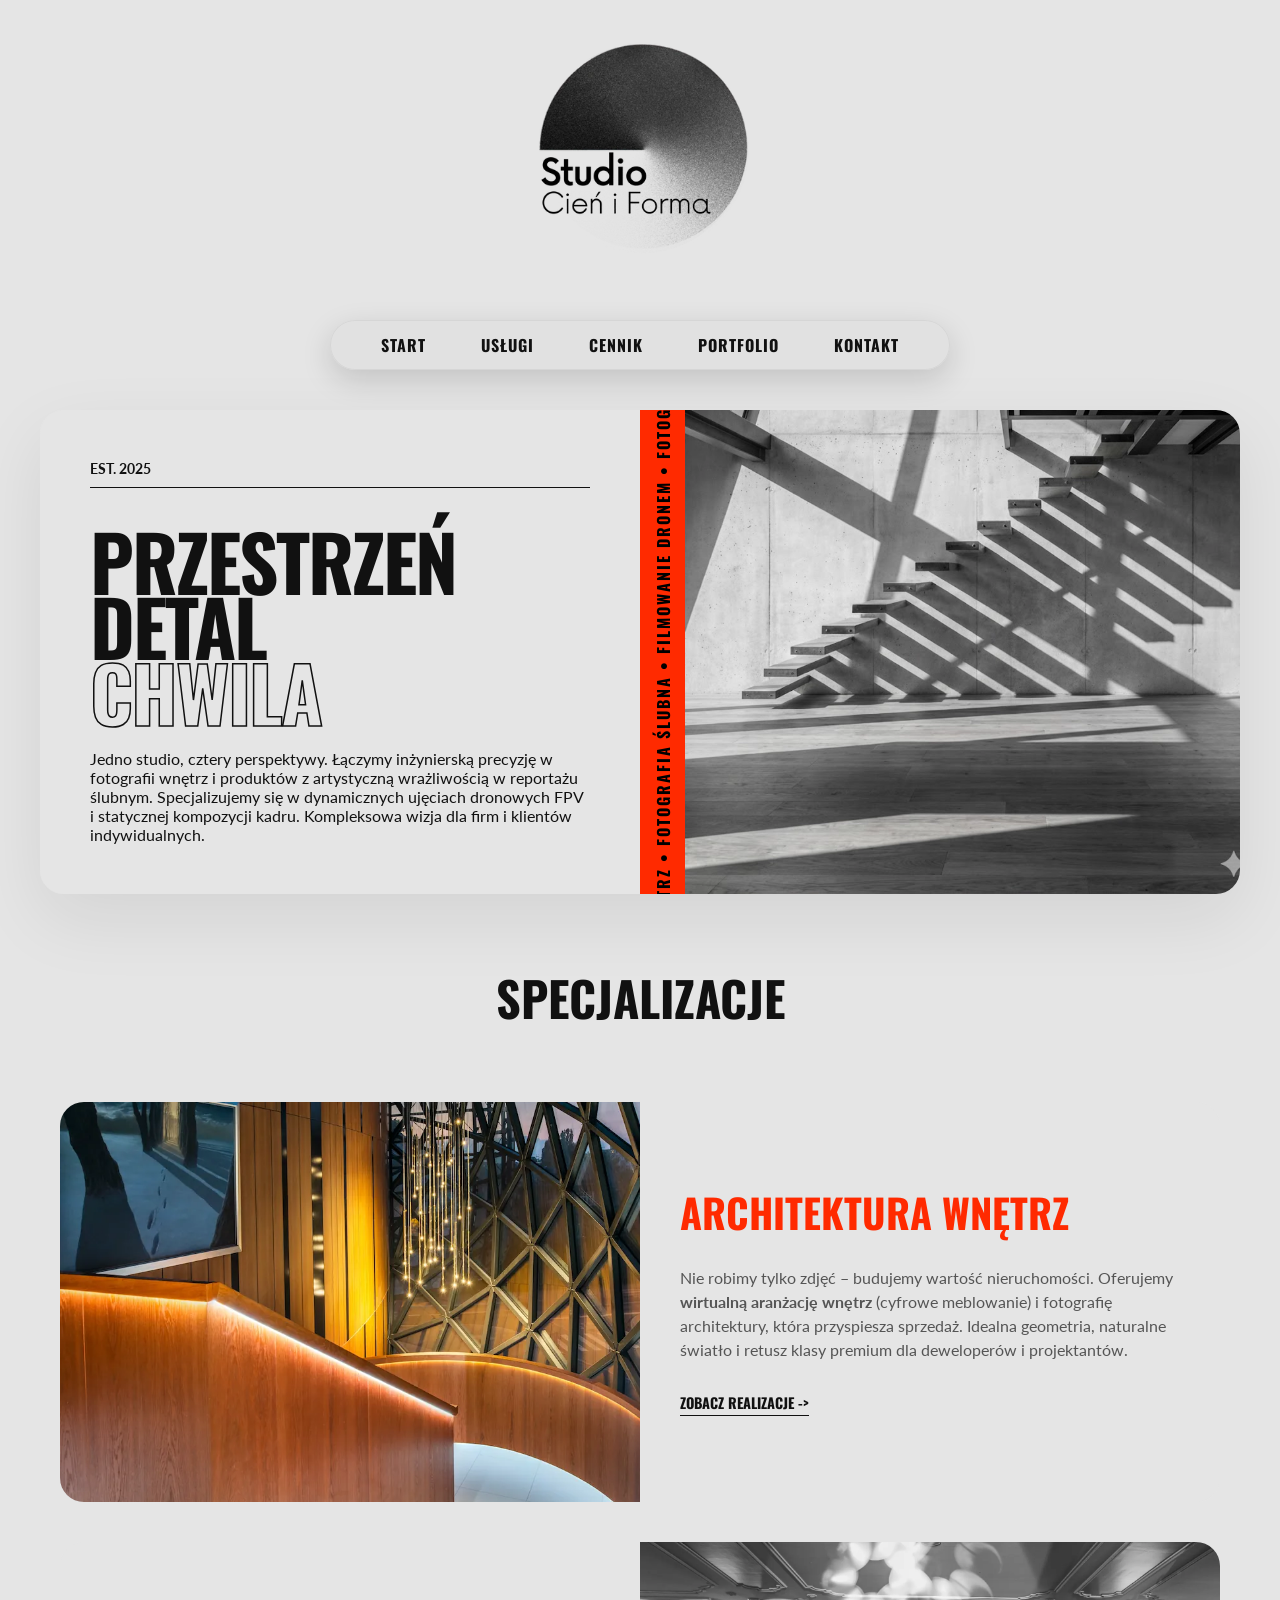
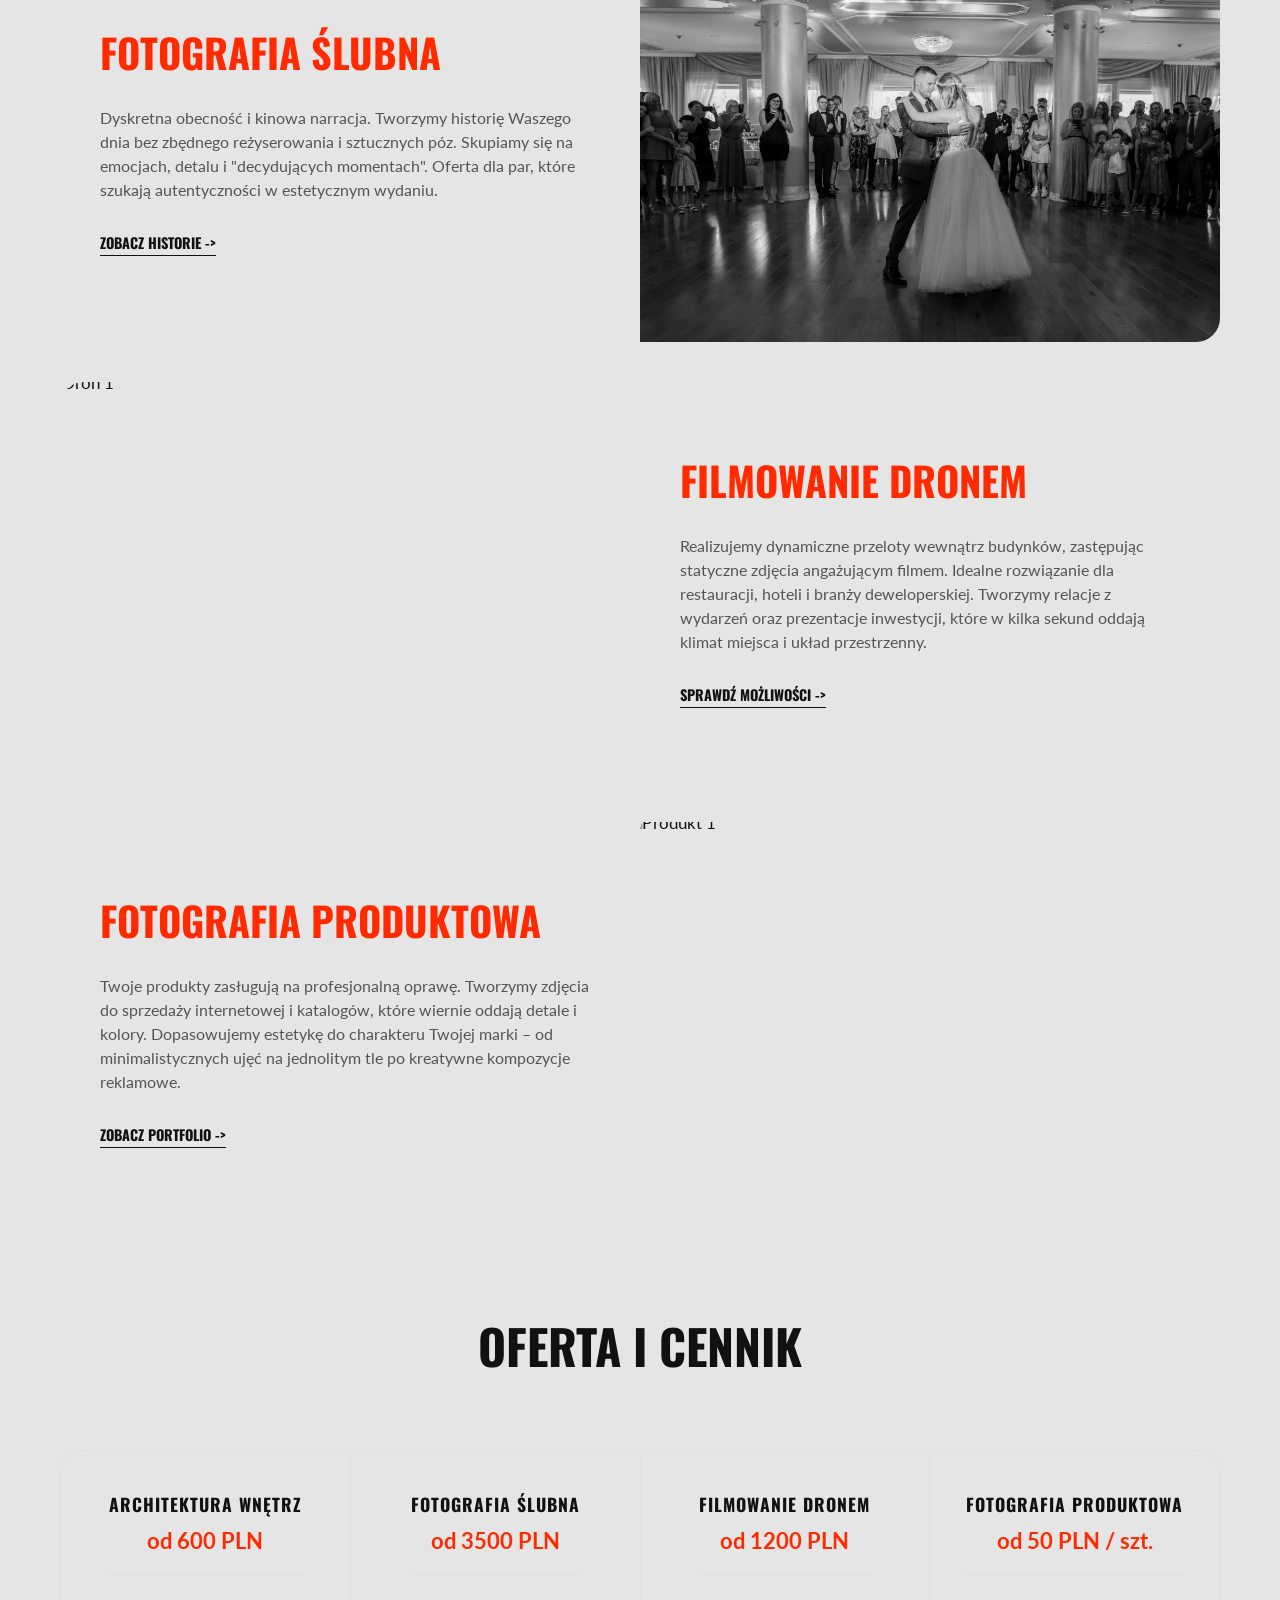
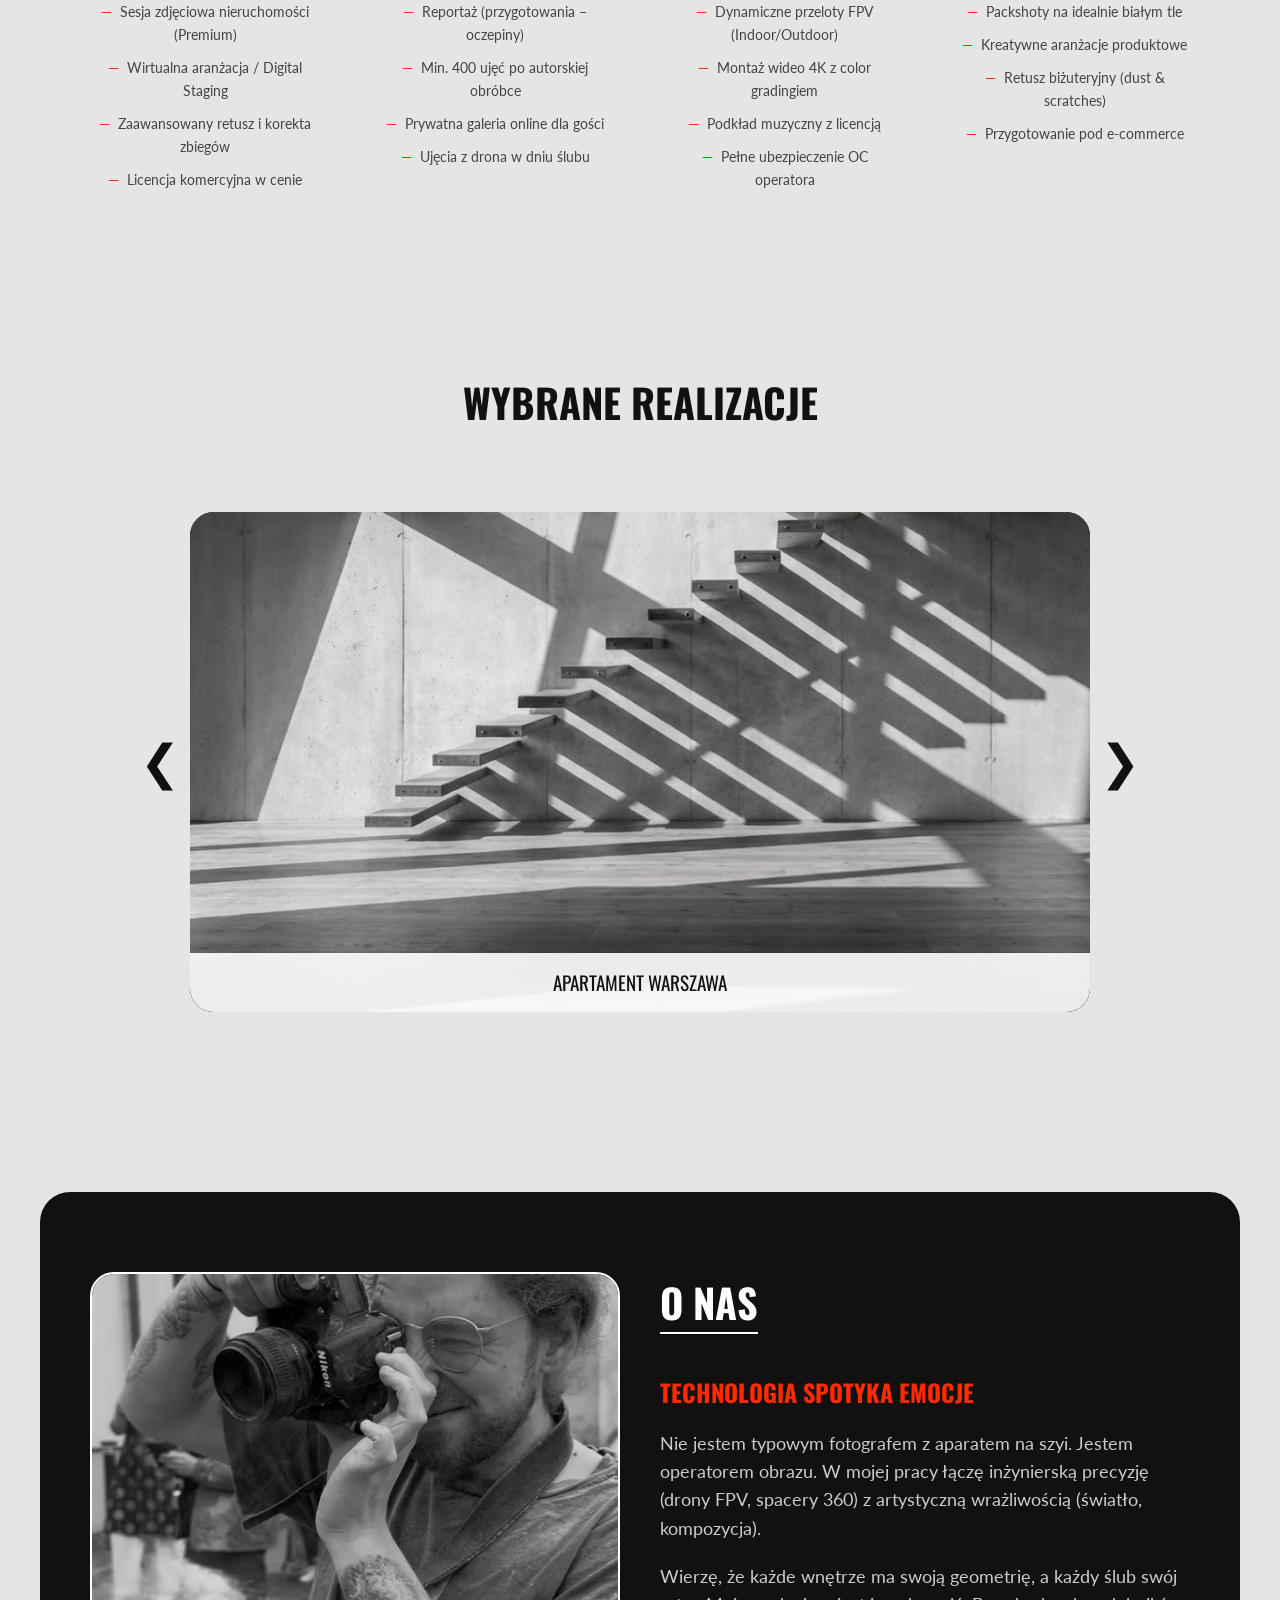
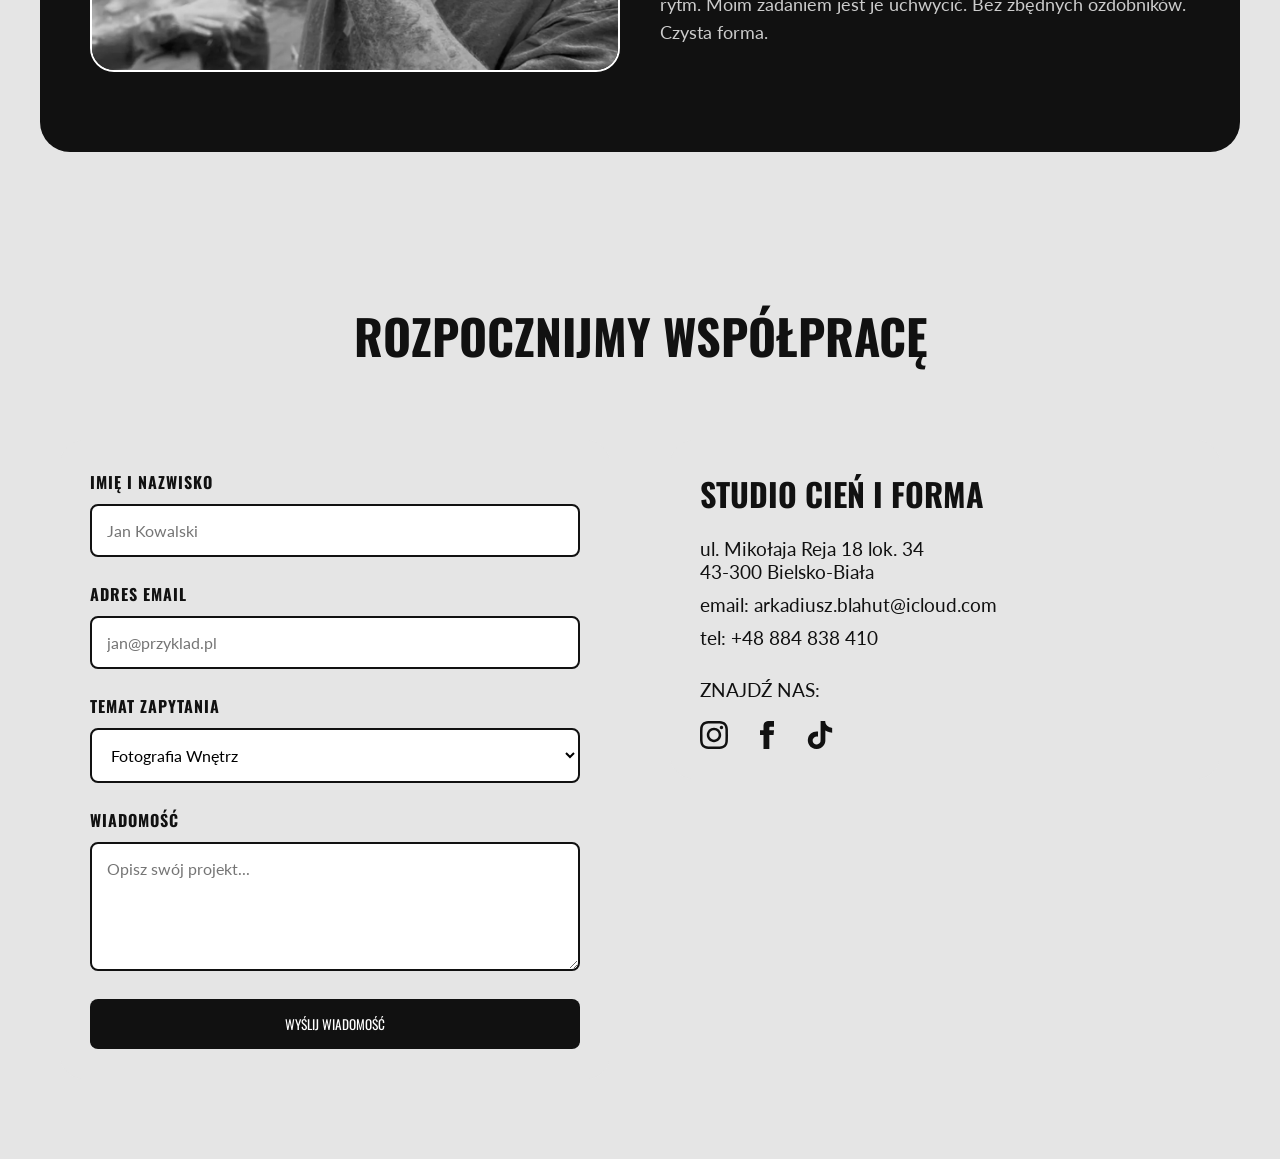
==== index.html @ 8b0a947b "Add files via upload" ====
<!DOCTYPE html>
<html lang="pl">
<head>
    <meta charset="UTF-8">
    <meta name="viewport" content="width=device-width, initial-scale=1.0">
    <title>Studio Cień i Forma | Fotografia & Drony</title>
    
    <link rel="stylesheet" href="css/style.css">

    <link rel="preconnect" href="https://fonts.googleapis.com">
    <link rel="preconnect" href="https://fonts.gstatic.com" crossorigin>
    <link href="https://fonts.googleapis.com/css2?family=Lato:wght@300;400&family=Oswald:wght@400;700&display=swap" rel="stylesheet">
</head>
<body>

   <header class="main-header">
    <img src="assets/images/logo.webp" alt="Studio Cień i Forma" class="logo-img">
</header>

<nav class="desktop-menu">
    <a href="#">Start</a>
    <a href="#uslugi">Usługi</a>
    <a href="#cennik">Cennik</a>
    <a href="#portfolio">Portfolio</a>
    <a href="#kontakt">Kontakt</a>
</nav>

    <main>
       <section class="hero-editorial container">
   <div class="hero-text-side">
        <div class="top-meta">
            <span class="date">EST. 2025</span>
        </div>

        <h1 class="editorial-title">
            PRZESTRZEŃ<br>
            DETAL<br>
            <span class="outlined-text">CHWILA</span>
        </h1>

        <p class="editorial-desc">
            Jedno studio, cztery perspektywy. 
            Łączymy inżynierską precyzję w fotografii wnętrz i produktów z artystyczną wrażliwością w reportażu ślubnym. 
            Specjalizujemy się w dynamicznych ujęciach dronowych FPV i statycznej kompozycji kadru. 
            Kompleksowa wizja dla firm i klientów indywidualnych.
        </p>
    </div>

    <div class="hero-img-side">
        <div class="vertical-stripe">
            <span>ARCHITEKTURA WNĘTRZ • FOTOGRAFIA ŚLUBNA • FILMOWANIE DRONEM
 • FOTOGRAFIA PRODUKTOWA</span>
        </div>
        <img src="assets/images/hero.webp" alt="Editorial Interior" class="editorial-img">
    </div>
</section>
<section id="uslugi" class="services-section container">
    <h2 class="section-title centered-title">SPECJALIZACJE</h2>

    <div class="service-row">
        <div class="service-img-col">
       <div class="mini-carousel" id="carousel-wnetrza">
                <img src="assets/images/Wnetrza-0.webp" alt="Wnętrza realizacja 1" class="mini-slide active bw-start">
                
                <img src="assets/images/Wnetrza-1.webp" loading="lazy" alt="Wnętrza realizacja 2" class="mini-slide">
                <img src="assets/images/Wnetrza-2.webp" loading="lazy" alt="Wnętrza realizacja 3" class="mini-slide">
                <img src="assets/images/Wnetrza-3.webp" loading="lazy" alt="Wnętrza realizacja 4" class="mini-slide">
                <img src="assets/images/Wnetrza-4.webp" loading="lazy" alt="Wnętrza realizacja 5" class="mini-slide">
                <img src="assets/images/Wnetrza-5.webp" loading="lazy" alt="Wnętrza realizacja 6" class="mini-slide">
                <img src="assets/images/Wnetrza-6.webp" loading="lazy" alt="Wnętrza realizacja 7" class="mini-slide">
                
                <button class="mini-btn mini-prev" aria-label="Poprzednie">
                    <svg viewBox="0 0 24 24" fill="none" xmlns="http://www.w3.org/2000/svg"><path d="M15 18L9 12L15 6" stroke="currentColor" stroke-linecap="round" stroke-linejoin="round"/></svg>
                </button>
                <button class="mini-btn mini-next" aria-label="Następne">
                    <svg viewBox="0 0 24 24" fill="none" xmlns="http://www.w3.org/2000/svg"><path d="M9 18L15 12L9 6" stroke="currentColor" stroke-linecap="round" stroke-linejoin="round"/></svg>
                </button>
            </div>
        </div>
      <div class="service-text-col">
            <h3>ARCHITEKTURA WNĘTRZ</h3>
            <p class="service-desc">
                Nie robimy tylko zdjęć – budujemy wartość nieruchomości. 
                Oferujemy <strong>wirtualną aranżację wnętrz</strong> (cyfrowe meblowanie) i fotografię architektury, która przyspiesza sprzedaż. 
                Idealna geometria, naturalne światło i retusz klasy premium dla deweloperów i projektantów.
            </p>
            <a href="#kontakt" class="outline-btn-small">Zobacz Realizacje -></a>
        </div>
    </div>

    <div class="service-row">
        
        <div class="service-text-col">
            <h3>FOTOGRAFIA ŚLUBNA</h3>
            <p class="service-desc">
                Dyskretna obecność i kinowa narracja. Tworzymy historię Waszego dnia bez zbędnego reżyserowania i sztucznych póz. 
                Skupiamy się na emocjach, detalu i "decydujących momentach". 
                Oferta dla par, które szukają autentyczności w estetycznym wydaniu.
            </p>
            <a href="#kontakt" class="outline-btn-small">Zobacz Historie -></a>
        </div>
        
        <div class="service-img-col">
        <div class="mini-carousel" id="carousel-sluby">
                <img src="assets/images/Sluby-0.webp" alt="Ślub realizacja 1" class="mini-slide active bw-start">
                
                <img src="assets/images/Sluby-01.webp" loading="lazy" alt="Ślub realizacja 2" class="mini-slide">
                <img src="assets/images/Sluby-02.webp" loading="lazy" alt="Ślub realizacja 3" class="mini-slide">
                <img src="assets/images/Sluby-03.webp" loading="lazy" alt="Ślub realizacja 4" class="mini-slide">
                <img src="assets/images/Sluby-04.webp" loading="lazy" alt="Ślub realizacja 5" class="mini-slide">
                <img src="assets/images/Sluby-05.webp" loading="lazy" alt="Ślub realizacja 6" class="mini-slide">
                <img src="assets/images/Sluby-06.webp" loading="lazy" alt="Ślub realizacja 7" class="mini-slide">
                
                <button class="mini-btn mini-prev" aria-label="Poprzednie">
                    <svg viewBox="0 0 24 24" fill="none" xmlns="http://www.w3.org/2000/svg"><path d="M15 18L9 12L15 6" stroke="currentColor" stroke-linecap="round" stroke-linejoin="round"/></svg>
                </button>
                <button class="mini-btn mini-next" aria-label="Następne">
                    <svg viewBox="0 0 24 24" fill="none" xmlns="http://www.w3.org/2000/svg"><path d="M9 18L15 12L9 6" stroke="currentColor" stroke-linecap="round" stroke-linejoin="round"/></svg>
                </button>
            </div>
        </div>

    </div>

    <div class="service-row">
        <div class="service-img-col">
            <div class="mini-carousel" id="carousel-dron">
                <img src="https://picsum.photos/id/90/800/600" alt="Dron 1" class="mini-slide active">
                <img src="https://picsum.photos/id/91/800/600" alt="Dron 2" class="mini-slide">
                <img src="https://picsum.photos/id/92/800/600" alt="Dron 3" class="mini-slide">

                <button class="mini-btn mini-prev" aria-label="Poprzednie">
                    <svg viewBox="0 0 24 24" fill="none" xmlns="http://www.w3.org/2000/svg"><path d="M15 18L9 12L15 6" stroke="currentColor" stroke-linecap="round" stroke-linejoin="round"/></svg>
                </button>
                <button class="mini-btn mini-next" aria-label="Następne">
                    <svg viewBox="0 0 24 24" fill="none" xmlns="http://www.w3.org/2000/svg"><path d="M9 18L15 12L9 6" stroke="currentColor" stroke-linecap="round" stroke-linejoin="round"/></svg>
                </button>
            </div>
        </div>
        <div class="service-text-col">
            <h3>FILMOWANIE DRONEM</h3>
            <p class="service-desc">
                Realizujemy dynamiczne przeloty wewnątrz budynków, zastępując statyczne zdjęcia angażującym filmem. 
                Idealne rozwiązanie dla restauracji, hoteli i branży deweloperskiej. 
                Tworzymy relacje z wydarzeń oraz prezentacje inwestycji, które w kilka sekund oddają klimat miejsca i układ przestrzenny.
            </p>
            <a href="#kontakt" class="outline-btn-small">Sprawdź Możliwości -></a>
        </div>
    </div>

    <div class="service-row">
       <div class="service-text-col">
            <h3>FOTOGRAFIA PRODUKTOWA</h3>
            <p class="service-desc">
                Twoje produkty zasługują na profesjonalną oprawę. 
                Tworzymy zdjęcia do sprzedaży internetowej i katalogów, które wiernie oddają detale i kolory. 
                Dopasowujemy estetykę do charakteru Twojej marki – od minimalistycznych ujęć na jednolitym tle po kreatywne kompozycje reklamowe.
            </p>
            <a href="#kontakt" class="outline-btn-small">Zobacz Portfolio -></a>
        </div>
        <div class="service-img-col">
            <div class="mini-carousel" id="carousel-produktowe">
                <img src="https://picsum.photos/id/250/800/600" alt="Produkt 1" class="mini-slide active">
                <img src="https://picsum.photos/id/251/800/600" alt="Produkt 2" class="mini-slide">
                <img src="https://picsum.photos/id/252/800/600" alt="Produkt 3" class="mini-slide">

                <button class="mini-btn mini-prev" aria-label="Poprzednie">
                    <svg viewBox="0 0 24 24" fill="none" xmlns="http://www.w3.org/2000/svg"><path d="M15 18L9 12L15 6" stroke="currentColor" stroke-linecap="round" stroke-linejoin="round"/></svg>
                </button>
                <button class="mini-btn mini-next" aria-label="Następne">
                    <svg viewBox="0 0 24 24" fill="none" xmlns="http://www.w3.org/2000/svg"><path d="M9 18L15 12L9 6" stroke="currentColor" stroke-linecap="round" stroke-linejoin="round"/></svg>
                </button>
            </div>
        </div>
    </div>
</section>
<section id="cennik" class="pricing-section container">
    <h2 class="section-title centered-title">OFERTA I CENNIK</h2>
    
    <div class="pricing-grid">
        <div class="pricing-item">
            <div class="pricing-header">
                <h3>ARCHITEKTURA WNĘTRZ</h3>
                <span class="price-tag">od 600 PLN</span>
            </div>
            <ul class="pricing-features">
                <li>Sesja zdjęciowa nieruchomości (Premium)</li>
                <li>Wirtualna aranżacja / Digital Staging</li>
                <li>Zaawansowany retusz i korekta zbiegów</li>
                <li>Licencja komercyjna w cenie</li>
            </ul>
        </div>

        <div class="pricing-item">
            <div class="pricing-header">
                <h3>FOTOGRAFIA ŚLUBNA</h3>
                <span class="price-tag">od 3500 PLN</span>
            </div>
            <ul class="pricing-features">
                <li>Reportaż (przygotowania – oczepiny)</li>
                <li>Min. 400 ujęć po autorskiej obróbce</li>
                <li>Prywatna galeria online dla gości</li>
                <li>Ujęcia z drona w dniu ślubu</li>
            </ul>
        </div>

        <div class="pricing-item">
            <div class="pricing-header">
                <h3>FILMOWANIE DRONEM</h3>
                <span class="price-tag">od 1200 PLN</span>
            </div>
            <ul class="pricing-features">
                <li>Dynamiczne przeloty FPV (Indoor/Outdoor)</li>
                <li>Montaż wideo 4K z color gradingiem</li>
                <li>Podkład muzyczny z licencją</li>
                <li>Pełne ubezpieczenie OC operatora</li>
            </ul>
        </div>

        <div class="pricing-item">
            <div class="pricing-header">
                <h3>FOTOGRAFIA PRODUKTOWA</h3>
                <span class="price-tag">od 50 PLN / szt.</span>
            </div>
            <ul class="pricing-features">
                <li>Packshoty na idealnie białym tle</li>
                <li>Kreatywne aranżacje produktowe</li>
                <li>Retusz biżuteryjny (dust & scratches)</li>
                <li>Przygotowanie pod e-commerce</li>
            </ul>
        </div>
    </div>
</section>
        <section class="portfolio-section container" id="portfolio">
            <h2 class="section-title">Wybrane Realizacje</h2>
            
            <div class="carousel-container">
                <button class="carousel-btn prev-btn" aria-label="Poprzednie zdjęcie">&#10094;</button>
                
                <div class="carousel-track-container">
                    <ul class="carousel-track">
                        <li class="carousel-slide current-slide">
                            <img src="assets/images/hero.webp" alt="Realizacja 1">
                            <div class="carousel-caption">APARTAMENT WARSZAWA</div>
                        </li>
                        <li class="carousel-slide">
                            <img src="assets/images/hero.webp" alt="Realizacja 2">
                            <div class="carousel-caption">INSPEKCJA DRONEM</div>
                        </li>
                        <li class="carousel-slide">
                            <img src="assets/images/hero.webp" alt="Realizacja 3">
                            <div class="carousel-caption">WESELE PLENEROWE</div>
                        </li>
                        <li class="carousel-slide">
                            <img src="assets/images/hero.webp" alt="Realizacja 4">
                            <div class="carousel-caption">BIUROWA PRZESTRZEŃ</div>
                        </li>
                    </ul>
                </div>

                <button class="carousel-btn next-btn" aria-label="Następne zdjęcie">&#10095;</button>
            </div>
    
        </section>
        <section class="about-section" id="omnie">
            <div class="about-container">
                <div class="about-image">
                    <img src="assets/images/o-mnie.webp" alt="Portret fotografa" loading="lazy">
                </div>
                <div class="about-text">
                    <h2 class="section-title white-text">O NAS</h2>
                    <h3 class="about-subtitle">TECHNOLOGIA SPOTYKA EMOCJE</h3>
                    <p>
                        Nie jestem typowym fotografem z aparatem na szyi. Jestem operatorem obrazu. 
                        W mojej pracy łączę inżynierską precyzję (drony FPV, spacery 360) z artystyczną wrażliwością (światło, kompozycja).
                    </p>
                    <p>
                        Wierzę, że każde wnętrze ma swoją geometrię, a każdy ślub swój rytm. 
                        Moim zadaniem jest je uchwycić. Bez zbędnych ozdobników. Czysta forma.
                    </p>
                </div>
            </div>
        </section>

        <section class="contact-section" id="kontakt">
            <h2 class="section-title centered-title">ROZPOCZNIJMY WSPÓŁPRACĘ</h2>
            
            <div class="contact-container container">
                <form class="contact-form">
                    <div class="form-group">
                        <label for="name">IMIĘ I NAZWISKO</label>
                        <input type="text" id="name" name="name" placeholder="Jan Kowalski" required>
                    </div>

                    <div class="form-group">
                        <label for="email">ADRES EMAIL</label>
                        <input type="email" id="email" name="email" placeholder="jan@przyklad.pl" required>
                    </div>

                    <div class="form-group">
                        <label for="topic">TEMAT ZAPYTANIA</label>
                        <select id="topic" name="topic">
                            <option value="wnetrza">Fotografia Wnętrz</option>
                            <option value="slub">Fotografia Ślubna</option>
                            <option value="dron">Usługi Dronem</option>
                            <option value="inne">Inne</option>
                        </select>
                    </div>

                    <div class="form-group">
                        <label for="message">WIADOMOŚĆ</label>
                        <textarea id="message" name="message" rows="5" placeholder="Opisz swój projekt..." required></textarea>
                    </div>

                    <button type="submit" class="cta-button submit-btn">WYŚLIJ WIADOMOŚĆ</button>
                </form>

               <div class="contact-info">
    <h3>STUDIO CIEŃ I FORMA</h3>
    
    <p>ul. Mikołaja Reja 18 lok. 34<br>43-300 Bielsko-Biała</p>
    <p>email: arkadiusz.blahut@icloud.com</p>
    <p>tel: +48 884 838 410</p>

    <br>
    <p>ZNAJDŹ NAS:</p>
    <div class="social-links">
        <a href="#" aria-label="Instagram">
            <svg width="28" height="28" viewBox="0 0 24 24" fill="currentColor">
                <path d="M12 2.163c3.204 0 3.584.012 4.85.07 3.252.148 4.771 1.691 4.919 4.919.058 1.265.069 1.645.069 4.849 0 3.205-.012 3.584-.069 4.849-.149 3.225-1.664 4.771-4.919 4.919-1.266.058-1.644.07-4.85.07-3.204 0-3.584-.012-4.849-.07-3.26-.149-4.771-1.699-4.919-4.92-.058-1.265-.07-1.644-.07-4.849 0-3.204.013-3.583.07-4.849.149-3.227 1.664-4.771 4.919-4.919 1.266-.057 1.645-.069 4.849-.069zm0-2.163c-3.259 0-3.667.014-4.947.072-4.358.2-6.78 2.618-6.98 6.98-.059 1.281-.073 1.689-.073 4.948 0 3.259.014 3.668.072 4.948.2 4.358 2.618 6.78 6.98 6.98 1.281.058 1.689.072 4.948.072 3.259 0 3.668-.014 4.948-.072 4.354-.2 6.782-2.618 6.979-6.98.059-1.28.073-1.689.073-4.948 0-3.259-.014-3.667-.072-4.947-.196-4.354-2.617-6.78-6.979-6.98-1.281-.059-1.69-.073-4.949-.073zm0 5.838c-3.403 0-6.162 2.759-6.162 6.162s2.759 6.163 6.162 6.163 6.162-2.759 6.162-6.163c0-3.403-2.759-6.162-6.162-6.162zm0 10.162c-2.209 0-4-1.79-4-4 0-2.209 1.791-4 4-4s4 1.791 4 4c0 2.21-1.791 4-4 4zm6.406-11.845c-.796 0-1.441.645-1.441 1.44s.645 1.44 1.441 1.44c.795 0 1.439-.645 1.439-1.44s-.644-1.44-1.439-1.44z"/>
            </svg>
        </a>
        
        <a href="#" aria-label="Facebook">
            <svg width="28" height="28" viewBox="0 0 24 24" fill="currentColor">
                <path d="M9 8h-3v4h3v12h5v-12h3.642l.358-4h-4v-1.667c0-.955.192-1.333 1.115-1.333h2.885v-5h-3.808c-3.596 0-5.192 1.583-5.192 4.615v3.385z"/>
            </svg>
        </a>
        
        <a href="#" aria-label="TikTok">
            <svg width="28" height="28" viewBox="0 0 24 24" fill="currentColor">
                <path d="M12.525.02c1.31-.02 2.61-.01 3.91-.02.08 1.53.63 3.09 1.75 4.17 1.12 1.11 2.7 1.62 4.24 1.79v4.03c-1.44-.05-2.89-.35-4.2-.97-.57-.26-1.1-.59-1.62-.93-.01 2.92.01 5.84-.02 8.75-.08 1.4-.54 2.79-1.35 3.94-1.31 1.92-3.58 3.17-5.91 3.21-1.43.08-2.86-.31-4.08-1.03-2.02-1.19-3.44-3.37-3.65-5.71-.02-.5-.03-1-.01-1.49.18-1.9 1.12-3.72 2.58-4.96 1.66-1.44 3.98-2.13 6.15-1.72.02 1.48-.04 2.96-.04 4.44-.99-.32-2.15-.23-3.02.37-.63.41-1.11 1.04-1.36 1.75-.21.51-.15 1.07-.14 1.61.24 1.64 1.82 3.02 3.5 2.87 1.12-.01 2.19-.66 2.77-1.61.19-.33.4-.67.41-1.06.1-1.79.06-3.57.07-5.36.01-4.03-.01-8.05.02-12.07z"/>
            </svg>
        </a>
    </div>
</div>
                </div>
            </div>
        </section>

    </main>
    <script src="js/main.js" defer></script>
</body>
</html>
---- css/style.css ----
html {
    scroll-behavior: smooth;
}
/* --- GLOBALNE ZMIENNE (Design System) --- */
:root {
    --bg-color: #E5E5E5;        
    --text-color: #111111;      
    --accent-color: #FF2A00;    
    --line-color: #111111;      
    
    --border-radius: 24px;      /* PRZYWRÓCONE ZAOKRĄGLENIA */
    
    --font-heading: 'Oswald', sans-serif; 
    --font-body: 'Lato', sans-serif;

    /* FLUID TYPOGRAPHY (Skaluje się płynnie od iPhone'a do 27" 4K) */
    --text-sm: clamp(0.875rem, 0.8vw + 0.5rem, 1rem);
    --text-base: clamp(1rem, 1vw + 0.5rem, 1.125rem);
    --text-lg: clamp(1.25rem, 1.5vw + 1rem, 1.5rem);
    --text-h3: clamp(1.5rem, 2vw + 1rem, 2.5rem);
    --text-h2: clamp(2rem, 3vw + 1rem, 3.5rem);
    --text-hero: clamp(3rem, 6vw + 1rem, 6.5rem);

    /* FLUID SPACING (Płynne marginesy i paddingi) */
    --space-sm: clamp(10px, 1vw + 5px, 20px);
    --space-md: clamp(20px, 2vw + 10px, 40px);
    --space-lg: clamp(40px, 4vw + 20px, 80px);
    --space-xl: clamp(60px, 6vw + 30px, 120px);
}

* { margin: 0; padding: 0; box-sizing: border-box; }

html {
    scroll-behavior: smooth;
}
/* --- KLASA KONTENERA (RWD) --- */
.container {
    width: 100%;
    max-width: 1200px; /* Maksymalna szerokość treści */
    margin-left: auto;
    margin-right: auto;
    padding-left: 20px; /* Marginesy bezpieczeństwa na telefonach */
    padding-right: 20px;
}
/* --- TŁO GŁÓWNE --- */
body {
    background-color: #E5E5E5; 
    background-image: url("https://www.transparenttextures.com/patterns/stardust.png"); 
    color: var(--text-color);
    font-family: var(--font-body);
    overflow-x: hidden;
}

/* --- NAGŁÓWEK --- */
.main-header {
    width: 100%;
    display: flex;
    flex-direction: column;
    align-items: center;
    padding: 20px 0 10px 0; 
    position: relative;
    z-index: 100;
    background: transparent;
    
    /* TO USUWA MIGAJĄCY KURSOR: */
    user-select: none;      /* Blokuje zaznaczanie "pustego" tekstu */
    cursor: default;        /* Wymusza zwykłą strzałkę zamiast kursora tekstowego */
}

.logo-img { 
    height: 250px; /* Minimalnie mniejsze, by złapać lepsze proporcje */
    width: auto; 
    display: block; 
    margin-bottom: 40px; /* Dystans między logo a nawigacją */
}

.logo-img { height: 290px; width: auto; display: block; margin-bottom: 0px; }

/* --- POPRAWIONY NAVBAR (PODĄŻAJĄCY) --- */
.desktop-menu {
    position: sticky;       /* Pasek zacznie podążać dopiero po dotknięciu góry */
    top: 20px;              /* Odstęp od góry ekranu po "przyklejeniu" */
    z-index: 9999;
    
    display: flex;
    gap: 55px;               /* Zwiększyłem z 35px na 55px */
    background-color: rgba(224, 224, 224, 0.9); 
    padding: 12px 50px;      /* Zwiększyłem też boczny padding paska dla balansu */
    border-radius: 50px;
    box-shadow: 0 10px 30px rgba(0, 0, 0, 0.15);
    border: 1px solid rgba(0, 0, 0, 0.05);
    
    /* KLUCZOWE DLA WYŚRODKOWANIA: */
    width: fit-content;     /* Pasek zwęża się do zawartości */
    margin: 0 auto 40px auto; /* Centruje w poziomie i daje odstęp od spodu */
    
    backdrop-filter: blur(8px);
    transition: all 0.3s ease;
}

.desktop-menu a {
    text-decoration: none;
    color: #111111;
    font-family: var(--font-heading);
    font-size: 1rem;
    text-transform: uppercase;
    letter-spacing: 1px;
    font-weight: bold;
    position: relative;
}

.desktop-menu a::after {
    content: '';
    position: absolute;
    width: 0; height: 2px;
    bottom: -5px; left: 0;
    background-color: var(--accent-color);
    transition: width 0.3s;
}

.desktop-menu a:hover::after { width: 100%; }

/* --- HERO EDITORIAL - NAPRAWIONY --- */
.hero-editorial {
    display: flex;
    align-items: stretch;
    margin-top: 40px; 
    background-color: var(--bg-color); 
    border-radius: var(--border-radius); 
    box-shadow: 0 25px 70px rgba(0, 0, 0, 0.08);
    overflow: hidden; /* To musi zostać, by "przyciąć" zdjęcie do zaokrągleń */
    position: relative;
    padding: 0 !important; /* Wymuszamy brak odstępów wewnątrz */
}

.hero-text-side {
    flex: 0 0 50%; /* Zwiększamy nieco miejsce na tekst do 50% */
    background-color: var(--bg-color);
    padding: 50px;
    display: flex;
    flex-direction: column;
    justify-content: center;
    min-width: 0; /* Ważne: zapobiega "rozpychaniu" flexboxa przez długie słowa */
}

.editorial-title {
    font-family: var(--font-heading) !important;
    font-size: clamp(3rem, 6vw, 5.5rem); /* Tekst będzie rósł i malał zależnie od ekranu */
    line-height: 0.85;
    text-transform: uppercase;
    margin-bottom: 25px;
    letter-spacing: -2px;
    font-weight: 700;
    color: var(--text-color);
    word-wrap: break-word; /* Zabezpieczenie przed wychodzeniem tekstu */
}

.outlined-text {
    color: transparent;
    -webkit-text-stroke: 1.5px var(--text-color);
    display: block;
}

.hero-img-side {
    flex: 1; 
    position: relative;
    display: flex; /* To usunie biały pasek po prawej stronie zdjęcia */
}

.editorial-img {
    width: 100%;
    height: 100%;
    object-fit: cover;
    display: block;
}

/* --- PIONOWY PASEK NA ZDJĘCIU --- */
.vertical-stripe {
    position: absolute;
    top: 0; 
    left: 0; /* Zmień z 20px na 0 */
    width: 45px; 
    height: 100%;
    background-color: var(--accent-color);
    z-index: 10;
    display: flex;
    align-items: center;
    justify-content: center;
}

.vertical-stripe span {
    writing-mode: vertical-rl;
    text-orientation: mixed;
    transform: rotate(180deg);
    white-space: nowrap;
    color: black;
    font-family: var(--font-heading);
    font-weight: bold;
    text-transform: uppercase;
    letter-spacing: 2px;
}
.top-meta {
    font-family: var(--font-body);
    font-size: 0.9rem;
    display: flex;
    justify-content: space-between;
    border-bottom: 1px solid var(--line-color);
    padding-bottom: 10px;
    margin-bottom: 40px;
    text-transform: uppercase;
    font-weight: 700;
}

/* --- SEKCJA USŁUGI --- */
.services-section {
    padding: 80px 20px 60px 20px; 
    background: transparent; 
}

.section-title.centered-title {
    text-align: center;
    margin-top: 0; 
    margin-bottom: 80px; 
    padding: 0;
    font-size: 3rem;
    font-family: var(--font-heading);
    text-transform: uppercase;
    line-height: 1; 
    position: relative;
    z-index: 10;
}

.section-title {
    font-family: var(--font-heading);
    font-size: 2.5rem;
    margin-bottom: 40px;
    text-transform: uppercase;
}
/* --- MINI KARUZELA W SEKCJI USŁUG --- */
.mini-carousel {
    position: relative;
    width: 100%;
    height: 100%;
    overflow: hidden;
}
/* --- PRZYCISKI MINI KARUZELI (SVG STYLE) --- */
.mini-btn {
    position: absolute;
    top: 50%;
    transform: translateY(-50%);
    background: rgba(0,0,0,0.1); /* Bardzo delikatne tło */
    color: white;
    border: none;
    width: 40px;
    height: 40px;
    cursor: pointer;
    z-index: 10;
    border-radius: 50%;
    transition: all 0.3s ease;
    
    /* Centrowanie ikony SVG */
    display: flex;
    align-items: center;
    justify-content: center;
    
    /* Domyślnie ukryte, pokazują się po najechaniu na zdjęcie */
    opacity: 0; 
}

/* Ikona w środku */
.mini-btn svg {
    width: 24px;
    height: 24px;
    stroke-width: 2;
    transition: transform 0.3s;
}

/* Hover na kontener karuzeli -> Pokaż przyciski */
.mini-carousel:hover .mini-btn {
    opacity: 1;
}

/* Hover na sam przycisk */
.mini-btn:hover {
    background-color: var(--accent-color);
    transform: translateY(-50%) scale(1.1);
}

.mini-prev { left: 15px; }
.mini-next { right: 15px; }

/* Pokazujemy przyciski dopiero jak najedziesz myszką na zdjęcie */
.mini-carousel:hover .mini-btn {
    opacity: 1;
}

.mini-btn:hover {
    background-color: var(--accent-color); /* Podświetlenie kolorem akcentu */
}

.mini-prev { left: 10px; }
.mini-next { right: 10px; }
.mini-slide {
    position: absolute;
    top: 0;
    left: 0;
    width: 100%;
    height: 100%;
    object-fit: cover;
    opacity: 0; /* Domyślnie ukryte */
    transition: opacity 1s ease-in-out, transform 4s ease; /* Płynne przenikanie i lekki zoom */
    z-index: 1;
}

/* Klasa, która pokazuje aktualne zdjęcie */
.mini-slide.active {
    opacity: 1;
    z-index: 2;
    transform: scale(1.05); /* Lekki efekt przybliżania (Ken Burns effect) */
}

/* KOREKTA DLA SPOTLIGHTA */
/* Żeby efekt spotlight działał też na karuzelę, musimy upewnić się, 
   że zdjęcia też reagują na przygaszanie */
body.spotlight-mode .mini-slide {
    filter: grayscale(50%); /* Dopasuj do reszty ustawień spotlight */
}
/* Ale aktywny wiersz ma mieć pełny kolor */
body.spotlight-mode .service-row.active-row .mini-slide {
    filter: none !important;
}

/* Kafelki Usług */
.service-row {
    display: grid;
    /* Domyślnie Mobile: 1 kolumna */
    grid-template-columns: 1fr; 
    margin-bottom: 40px;
    background: var(--bg-color); 
    border: none; 
    border-radius: var(--border-radius);
    overflow: hidden; 
}

.service-img-col {
    position: relative;
    height: 300px; /* Wysokość na mobile */
    overflow: hidden;
    border-bottom: none; 
}

.service-img {
    width: 100%;
    height: 100%;
    object-fit: cover;
    filter: grayscale(100%);
    transition: 0.5s;
}
.service-row:hover .service-img { filter: grayscale(0%); transform: scale(1.05); }

.service-text-col {
    padding: 40px;
    display: flex;
    flex-direction: column;
    justify-content: center;
}

.service-num {
    font-family: var(--font-heading);
    color: var(--accent-color);
    font-size: 1.2rem;
    margin-bottom: 15px;
    font-weight: bold;
}
.service-text-col h3 {
    font-family: var(--font-heading);
    font-size: 2.5rem;
    text-transform: uppercase;
    margin-bottom: 15px;
    line-height: 1;
}
.service-desc {
    font-family: var(--font-body);
    font-size: 1rem;
    color: #555;
    margin-bottom: 30px;
    line-height: 1.5;
}
.outline-btn-small {
    display: inline-block;
    font-family: var(--font-heading);
    text-decoration: none;
    color: var(--text-color);
    text-transform: uppercase;
    font-size: 0.9rem;
    font-weight: bold;
    align-self: flex-start; 
    border-bottom: 1px solid var(--text-color); 
    padding-bottom: 2px;
}
.outline-btn-small:hover { color: var(--accent-color); border-color: var(--accent-color); }

/* --- SEKCJA PORTFOLIO --- */
.portfolio-section {
    /* Było: padding: 60px 20px; */
    /* Zmieniamy na: 0px góra, 20px boki, 60px dół */
    padding: 0 20px 60px 20px; 
    
    border-bottom: none;
    background: transparent;
}
.portfolio-section .section-title { text-align: center; }

.gallery-grid {
    display: grid;
    grid-template-columns: 1fr;
    gap: 20px;
    margin-bottom: 40px;
}
.gallery-item {
    display: block;
    text-decoration: none;
    position: relative;
    border: none;
    border-radius: var(--border-radius);
    overflow: hidden;
}
.img-wrapper {
    width: 100%;
    height: 300px;
    overflow: hidden;
    background: #000;
}
.gallery-item img {
    width: 100%;
    height: 100%;
    object-fit: cover;
    transition: all 0.5s ease;
    filter: grayscale(100%);
    opacity: 0.9;
}
.gallery-item:hover img { filter: grayscale(0%); transform: scale(1.1); opacity: 1; }
.gallery-caption {
    padding: 15px;
    background: var(--bg-color);
    border-top: none; 
    font-family: var(--font-heading);
    color: var(--text-color);
    font-size: 1.2rem;
    text-transform: uppercase;
    text-align: center;
    transition: 0.3s;
}
.gallery-item:hover .gallery-caption { background: var(--text-color); color: white; }
.portfolio-footer { text-align: center; margin-top: 40px; }
.outline-btn {
    background: transparent; 
    color: var(--text-color); 
    border: 2px solid var(--text-color);
    padding: 10px 30px;
    text-transform: uppercase;
    font-family: var(--font-heading);
    text-decoration: none;
    transition: 0.3s;
    border-radius: 50px; 
}
.outline-btn:hover { background: var(--text-color); color: white; }

/* --- SEKCJA O MNIE --- */
.about-section {
    background-color: var(--text-color); /* Czarne tło */
    color: white;
    padding: 80px 50px; /* Równe odstępy wewnątrz */
    
    /* Zmieniamy z pełnej szerokości na kartę */
    max-width: 1200px; 
    margin: 80px auto; /* Marginesy góra/dół i centrowanie na boki */
    
    border-radius: 30px; /* Zaokrąglenie spójne z resztą strony */
    overflow: hidden; 
}

.about-container {
    display: grid;
    grid-template-columns: 1fr;
    gap: 40px;
    max-width: 1200px;
    margin: 0 auto;
    position: relative;
    z-index: 2; /* Treść nad tłem */
}
.white-text { color: white; border-bottom: 2px solid white; display: inline-block; }
.about-subtitle {
    font-family: var(--font-heading);
    color: var(--accent-color);
    margin-bottom: 20px;
    font-size: 1.5rem;
}
.about-text p {
    margin-bottom: 20px;
    line-height: 1.6;
    font-size: 1.1rem;
    color: #ccc;
}
.about-image {
    width: 100%;
    height: 400px;
    border: 2px solid white; 
    border-radius: var(--border-radius);
    overflow: hidden;
}
.about-image img { width: 100%; height: 100%; object-fit: cover; filter: grayscale(100%); }

/* --- SEKCJA KONTAKT --- */
.contact-section { padding: 80px 20px; background: transparent; }
.contact-container {
    display: grid;
    grid-template-columns: 1fr;
    gap: 60px;
    max-width: 1200px;
    margin: 0 auto;
}
.contact-form {
    background: var(--bg-color);
    padding: 30px;
    border: none;
    border-radius: var(--border-radius);
}
.form-group { margin-bottom: 25px; }
.form-group label {
    display: block;
    font-family: var(--font-heading);
    margin-bottom: 10px;
    font-weight: bold;
    letter-spacing: 1px;
}
.form-group input, .form-group select, .form-group textarea {
    width: 100%; padding: 15px;
    background: #fff; 
    border: 2px solid var(--line-color);
    font-family: var(--font-body);
    font-size: 1rem;
    outline: none;
    transition: 0.3s;
    border-radius: 8px; 
}
.form-group input:focus, .form-group textarea:focus { border-color: var(--accent-color); }
.submit-btn { 
    width: 100%; cursor: pointer;
    background: var(--text-color);
    color: white; border: none; padding: 15px;
    font-family: var(--font-heading);
    text-transform: uppercase;
    transition: 0.3s;
    border-radius: 8px;
}
.submit-btn:hover { background: var(--accent-color); }
.contact-info {
    background: var(--bg-color);
    padding: 30px;
    border: none;
    border-radius: var(--border-radius);
}
.contact-info h3 { font-family: var(--font-heading); font-size: 2rem; margin-bottom: 20px; }
.contact-info p { font-size: 1.2rem; margin-bottom: 10px; }
.social-links { 
    margin-top: 20px; 
    display: flex; 
    flex-direction: row; /* Zmiana na ułożenie poziome */
    gap: 25px; /* Odstęp między ikonami */
}
.social-links a {
    color: var(--text-color); /* Ikony przyjmują kolor tekstu */
    transition: 0.3s ease;
    display: inline-flex;
}
.social-links a:hover { 
    color: var(--accent-color); /* Zmiana koloru na pomarańczowy */
    transform: translateY(-5px); /* Delikatne podskoczenie ikony do góry */
}

/* --- STOPKA --- */
.main-footer {
    background: var(--text-color);
    color: #666;
    padding: 20px;
    text-align: center;
    font-size: 0.8rem;
}
.main-footer a { color: #666; text-decoration: none; margin-left: 10px; }

/* --- MEDIA QUERIES (DESKTOP) --- */
@media (min-width: 768px) {
    .gallery-grid { grid-template-columns: repeat(2, 1fr); }
    .about-container, .contact-container {
        grid-template-columns: 1fr 1fr;
        align-items: start;
    }
}

@media (min-width: 992px) {
    .gallery-grid { grid-template-columns: repeat(4, 1fr); }

    /* USŁUGI: WERSJA DESKTOP (Split Screen - OBOK SIEBIE) */
    /* To przywraca Twój układ: Foto Lewo / Tekst Prawo */
    .service-row {
        grid-template-columns: 1fr 1fr; 
    }

    .service-img-col {
        height: auto; 
        min-height: 400px;
    }
    
    /* Na desktopie (szerokim ekranie) usuwamy dolne zaokrąglenia, 
       żeby obrazek ładnie łączył się z tekstem */
    .service-row .service-img-col {
         /* Opcjonalnie: można tu dodać korekty dla split screena */
    }
}
/* --- KARUZELA --- */
.carousel-container {
    position: relative;
    height: 500px; /* Wysokość zdjęć */
    width: 100%;
    max-width: 900px;
    margin: 0 auto 40px auto;
}

.carousel-track-container {
    background: #000;
    height: 100%;
    position: relative;
    overflow: hidden; 
    border-radius: var(--border-radius);
}

.carousel-track {
    padding: 0;
    margin: 0;
    list-style: none;
    position: relative;
    height: 100%;
    transition: transform 0.4s ease-in-out;
}

.carousel-slide {
    position: absolute;
    top: 0;
    bottom: 0;
    width: 100%;
}

.carousel-slide img {
    width: 100%;
    height: 100%;
    object-fit: cover;
}

.carousel-caption {
    position: absolute;
    bottom: 0; left: 0; width: 100%;
    padding: 15px;
    background: rgba(255, 255, 255, 0.9);
    font-family: var(--font-heading);
    color: var(--text-color);
    font-size: 1.2rem;
    text-transform: uppercase;
    text-align: center;
}

.carousel-btn {
    position: absolute;
    top: 50%;
    transform: translateY(-50%);
    background: transparent;
    color: var(--text-color);
    border: none;
    font-size: 3rem;
    padding: 10px;
    cursor: pointer;
    z-index: 10;
    transition: 0.3s;
}

.carousel-btn:hover {
    color: var(--accent-color);
    transform: translateY(-50%) scale(1.2);
}

.prev-btn { left: -60px; }
.next-btn { right: -60px; }

@media (max-width: 900px) {
    .carousel-container {
        height: 300px;
        max-width: 85%;
    }
    .prev-btn { left: -10px; background: rgba(255,255,255,0.3); border-radius: 50%; }
    .next-btn { right: -10px; background: rgba(255,255,255,0.3); border-radius: 50%; }
}

/* =========================================
   SYSTEM SPOTLIGHT - WERSJA ULTRA SUBTELNA (10%)
   ========================================= */

/* 1. Bardzo płynne przejście */
body {
    transition: background-color 0.8s ease;
}

/* 2. Tło zmienia się minimalnie (z jasnego na o ton ciemniejszy) */
body.spotlight-mode {
    background-color: #d0d0d0; /* Ledwo zauważalna zmiana tła */
}

/* 3. WYGASZANIE TŁA (Header, Footer, Inne sekcje) */
body.spotlight-mode header,
body.spotlight-mode main > section:not(.services-section),
body.spotlight-mode footer,
body.spotlight-mode .portfolio-footer {
    opacity: 0.85; /* 85% widoczności (bardzo lekko przygaszone) */
    filter: grayscale(30%); /* Tylko trochę traci kolory */
    transition: all 0.6s ease;
    /* Usunąłem pointer-events: none, żeby przy tak słabym efekcie dało się klikać w menu */
}

/* 4. WYGASZANIE SĄSIADUJĄCYCH USŁUG */
body.spotlight-mode .service-row:not(.active-row) {
    opacity: 0.7; /* Sąsiedzi gasną trochę mocniej niż reszta (do 70%) */
    filter: grayscale(50%); 
    transform: scale(0.995); /* Minimalne zmniejszenie */
    transition: all 0.6s ease;
}

/* 5. AKTYWNY KAFEL */
.service-row.active-row {
    opacity: 1 !important;
    filter: none !important;
    transform: scale(1.01); /* Bardzo delikatne powiększenie */
    
    position: relative; 
    z-index: 1000;
    
    background-color: var(--bg-color); 
    /* Cień jest teraz bardzo miękki i jasny */
    box-shadow: 0 10px 40px rgba(0,0,0, 0.15);
    
    border: 1px solid rgba(0,0,0, 0.1); /* Bardzo delikatna ramka */
    transition: all 0.5s cubic-bezier(0.25, 0.46, 0.45, 0.94);
}

.service-row.active-row h3 {
    color: var(--accent-color);
}
/* Opcja 1: Czysty odstęp */
.service-text-col h3 {
    color: var(--accent-color); /* Twój pomarańcz */
    margin-top: 0;
    margin-bottom: 30px; /* <-- Tu sterujesz wielkością przerwy (30px to sporo) */
    line-height: 1.2;
}
/* --- CENNIK STYLE --- */
.pricing-section {
    padding: 0px 20px;
    background: transparent;
}

.pricing-grid {
    display: grid;
    grid-template-columns: repeat(auto-fit, minmax(250px, 1fr));
    gap: 1px;
    background-color: #e0e0e0; /* Delikatniejszy kolor linii rozdzielających */
    border: 1px solid #e0e0e0;
    margin-top: 40px;
    border-radius: var(--border-radius);    
    
    /* Zmieniamy z hidden na visible, aby po najechaniu karta mogła wyjść poza obrys */
    overflow: visible; 
}

/* Ręczne zaokrąglenie skrajnych elementów w spoczynku (na ekranach komputerów) */
@media (min-width: 769px) {
    .pricing-item:first-child {
        border-top-left-radius: var(--border-radius);
        border-bottom-left-radius: var(--border-radius);
    }
    .pricing-item:last-child {
        border-top-right-radius: var(--border-radius);
        border-bottom-right-radius: var(--border-radius);
    }
}

.pricing-item {
    background-color: var(--bg-color); 
    padding: 40px 30px;
    display: flex;
    flex-direction: column;
    transition: 0.3s ease;
    
    /* KLUCZOWE ZMIANY: */
    text-align: center;  /* Centruje tekst */
    align-items: center; /* Centruje przycisk na dole */
}

/* --- EFEKT NAJECHANIA (WYPUKLENIE + POŚWIATA) --- */
.pricing-item:hover {
    background-color: #ffffff;
    transform: scale(1.08); /* Powiększa kartę, tworząc efekt wypuklenia */
    z-index: 10; /* Karta wskakuje nad sąsiadów */
    border-radius: var(--border-radius); /* Dodaje zaokrąglenia ze wszystkich stron */
    
    /* Podwójny cień: miękki ciemny pod spodem + szeroka pomarańczowa poświata (#FF2A00 = 255, 42, 0) */
    box-shadow: 
        0 15px 35px rgba(0, 0, 0, 0.08), 
        0 0 40px rgba(255, 42, 0, 0.25); 
}

.pricing-header {
    margin-bottom: 25px;
    border-bottom: 1px solid #ddd;
    padding-bottom: 20px;
}

.pricing-header h3 {
    font-family: var(--font-heading);
    font-size: 1.1rem;
    letter-spacing: 1px;
    margin-bottom: 10px;
}

.price-tag {
    font-family: var(--font-body);
    font-weight: 700;
    font-size: 1.4rem;
    color: var(--accent-color);
}

.pricing-features {
    list-style: none;
    margin-bottom: 30px;
    flex-grow: 1; 
}

.pricing-features li {
    font-size: 0.9rem;
    line-height: 1.6;
    margin-bottom: 10px;
    color: #444;
    
    /* KLUCZOWE ZMIANY: */
    padding-left: 0;     /* Usuwamy sztywne wcięcie z lewej */
    text-align: center;  /* Wyśrodkowanie tekstu punktów */
}

.pricing-features li::before {
    content: "—";
    color: var(--accent-color);
    
    /* KLUCZOWE ZMIANY: */
    position: relative; /* Zmieniamy z absolutnej */
    left: auto;         /* Usuwamy przypięcie do lewej krawędzi */
    margin-right: 8px;  /* Dodajemy mały odstęp, żeby myślnik nie dotykał liter */
}

.pricing-disclaimer {
    text-align: center;
    font-size: 0.8rem;
    color: #888;
    margin-top: 25px;
    font-style: italic;
}

/* --- KOREKTA ODSTĘPU POD CENNIKIEM --- */
.pricing-section {
    padding-bottom: 100px !important; 
}

#portfolio .section-title {
    margin-top: 0px !important;
    margin-bottom: 80px !important;
}

/* Responsywność dla Mobile */
@media (max-width: 768px) {
    .pricing-grid {
        gap: 20px;
        background: transparent;
        border: none;
    }
    .pricing-item {
        border: 1px solid #e0e0e0;
        /* Na telefonach wymuszamy zaokrąglenia dla każdej karty w spoczynku */
        border-radius: var(--border-radius) !important; 
    }
    .pricing-item:hover {
        /* Na telefonach lepiej wygląda delikatne uniesienie (translateY) niż mocne skalowanie */
        transform: translateY(-5px); 
    }
}
/* =======================================================
   WERSJA MOBILNA (SMARTFONY - np. iPhone)
   ======================================================= */
@media (max-width: 768px) {
    
    /* 1. NAGŁÓWEK I MENU */
    .main-header {
    width: 100%;
    display: flex;
    justify-content: space-between; /* Logo po lewej, menu po prawej */
    align-items: center;
    padding: 20px 40px;
    position: relative; /* Ważne, by nie uciekał */
    z-index: 10;
    background: transparent; /* Możesz zmienić na kolor tła, jeśli chcesz odciąć menu */
}
    .logo-img { 
    height: 180px; /* Nieco mniejsze logo wygląda bardziej premium */
    width: auto; 
    display: block; 
    margin: 0 auto; /* Gwarantuje wycentrowanie logo */
}
.desktop-menu {
    display: flex;
    justify-content: center;
    gap: 12px;               /* Drastycznie mniejszy odstęp dla iPhone'a */
    background-color: #E0E0E0;
    padding: 10px 15px;      /* Ciasny padding, by pasek nie wychodził poza ekran */
    border-radius: 50px;
    box-shadow: 0 10px 30px rgba(0, 0, 0, 0.15);
    border: 1px solid rgba(0, 0, 0, 0.05);
    
    width: 94%;              /* Pasek dopasowuje się do szerokości telefonu */
    max-width: 380px;        /* Maksymalna szerokość dla iPhone 14 Pro */
    margin: 10px auto;       /* Centrowanie na środku ekranu */
    transition: all 0.3s ease;
}

/* Dodatkowy efekt: pasek lekko się unosi, gdy na niego najedziesz */
.desktop-menu:hover {
    transform: translateY(-3px);
    box-shadow: 0 15px 35px rgba(0, 0, 0, 0.2);
}

.desktop-menu a {
    text-decoration: none;
    color: #333333; /* Ciemnoszary tekst dla lepszego kontrastu */
    font-family: var(--font-heading);
    font-size: 1rem;
    text-transform: uppercase;
    letter-spacing: 1px;
    font-weight: bold;
    position: relative;
    transition: 0.3s;
}

/* Zmieniamy kolor podkreślenia na Twój pomarańczowy, żeby nawiązać do reszty */
.desktop-menu a::after {
    content: '';
    position: absolute;
    width: 0; 
    height: 2px;
    bottom: -5px; 
    left: 0;
    background-color: var(--accent-color);
    transition: width 0.3s;
}

    /* 2. SEKCJA HERO (Przestrzeń, Detal, Chwila) */
    .hero-editorial {
        grid-template-columns: 1fr; /* Elementy układają się jeden pod drugim */
        margin-top: 20px; /* Usuwamy efekt wjeżdżania pod menu */
        padding: 30px 20px; /* Znacznie mniejsze marginesy wewnętrzne */
    }
    .hero-text-side {
        padding: 0 0 30px 0; /* Resetujemy marginesy tekstu */
    }
    .editorial-title {
        font-size: 3.5rem; /* Mniejszy tytuł, żeby zmieścił się na ekranie */
    }
    .editorial-desc {
        max-width: 100%;
        text-align: left; /* Na telefonie lepiej czyta się tekst do lewej */
    }
    
    /* Ukrywamy pionowy pasek, na telefonie zajmuje cenne miejsce */
    .vertical-stripe {
        display: none; 
    }

    /* 3. ZDJĘCIE W HERO */
    .hero-img-side {
        height: 350px; /* Sztywna wysokość zdjęcia na telefonie */
        margin-bottom: 0;
        /* Przywracamy równe zaokrąglenia ze wszystkich stron */
        border-radius: 20px; 
    }
    .editorial-img {
        border-radius: 20px;
    }

    /* 4. SEKCJA USŁUGI I CENNIK */
    .section-title {
        font-size: 2rem;
    }
    .pricing-grid {
        gap: 20px;
        background: transparent;
        border: none;
        border-radius: 0; /* Na telefonie rezygnujemy z zaokrąglonej siatki */
    }
    .pricing-item {
        border: 1px solid #111;
        border-radius: 20px;
        padding: 30px 20px;
    }

    /* 5. SEKCJA O NAS */
    .about-section {
        padding: 40px 20px;
        margin: 40px 10px; /* Mniejsze marginesy zewnętrzne */
        border-radius: 20px;
    }
    .about-image {
        height: 250px; /* Niższe zdjęcie */
    }

    /* 6. FORMULARZ KONTAKTOWY */
    .contact-container {
        grid-template-columns: 1fr; /* Formularz i dane jeden pod drugim */
        gap: 40px;
    }
    .contact-form, .contact-info {
        padding: 20px; /* Mniej pustej przestrzeni wewnątrz czarnych boksów */
    }
}
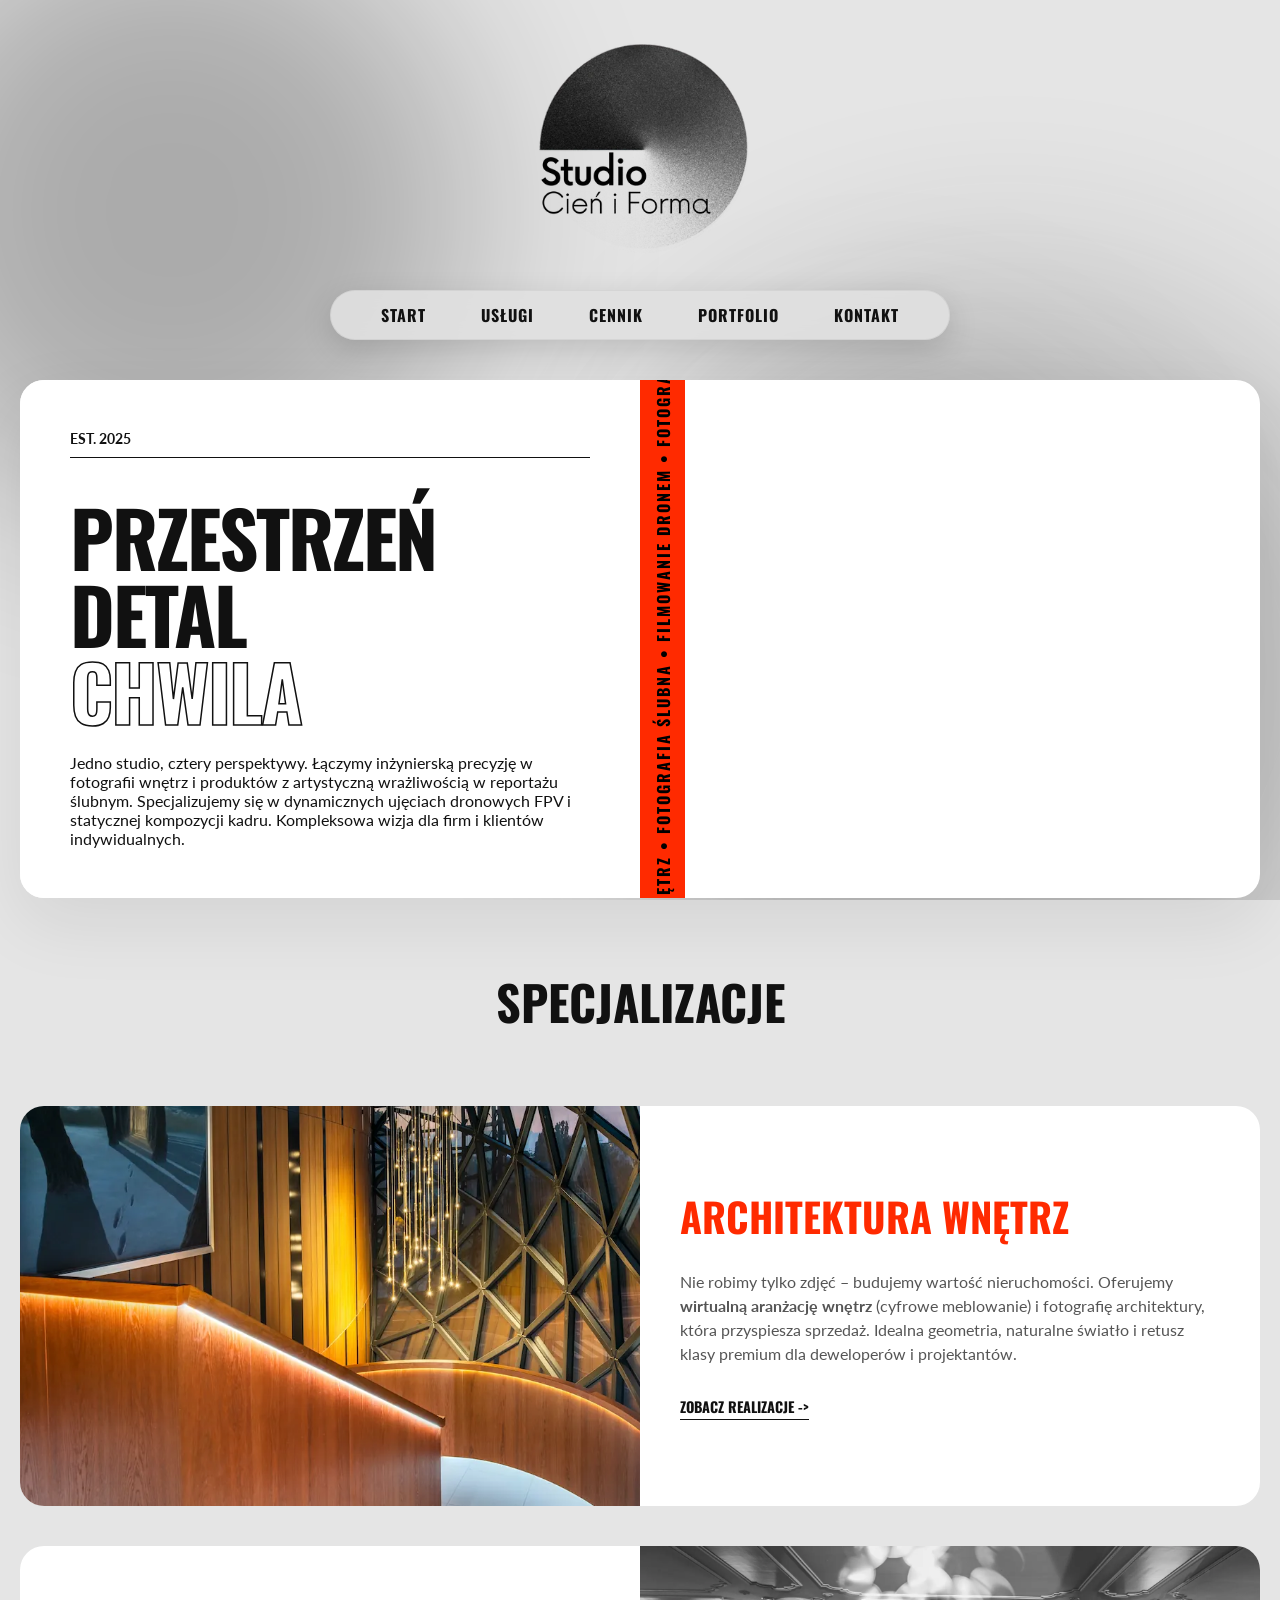
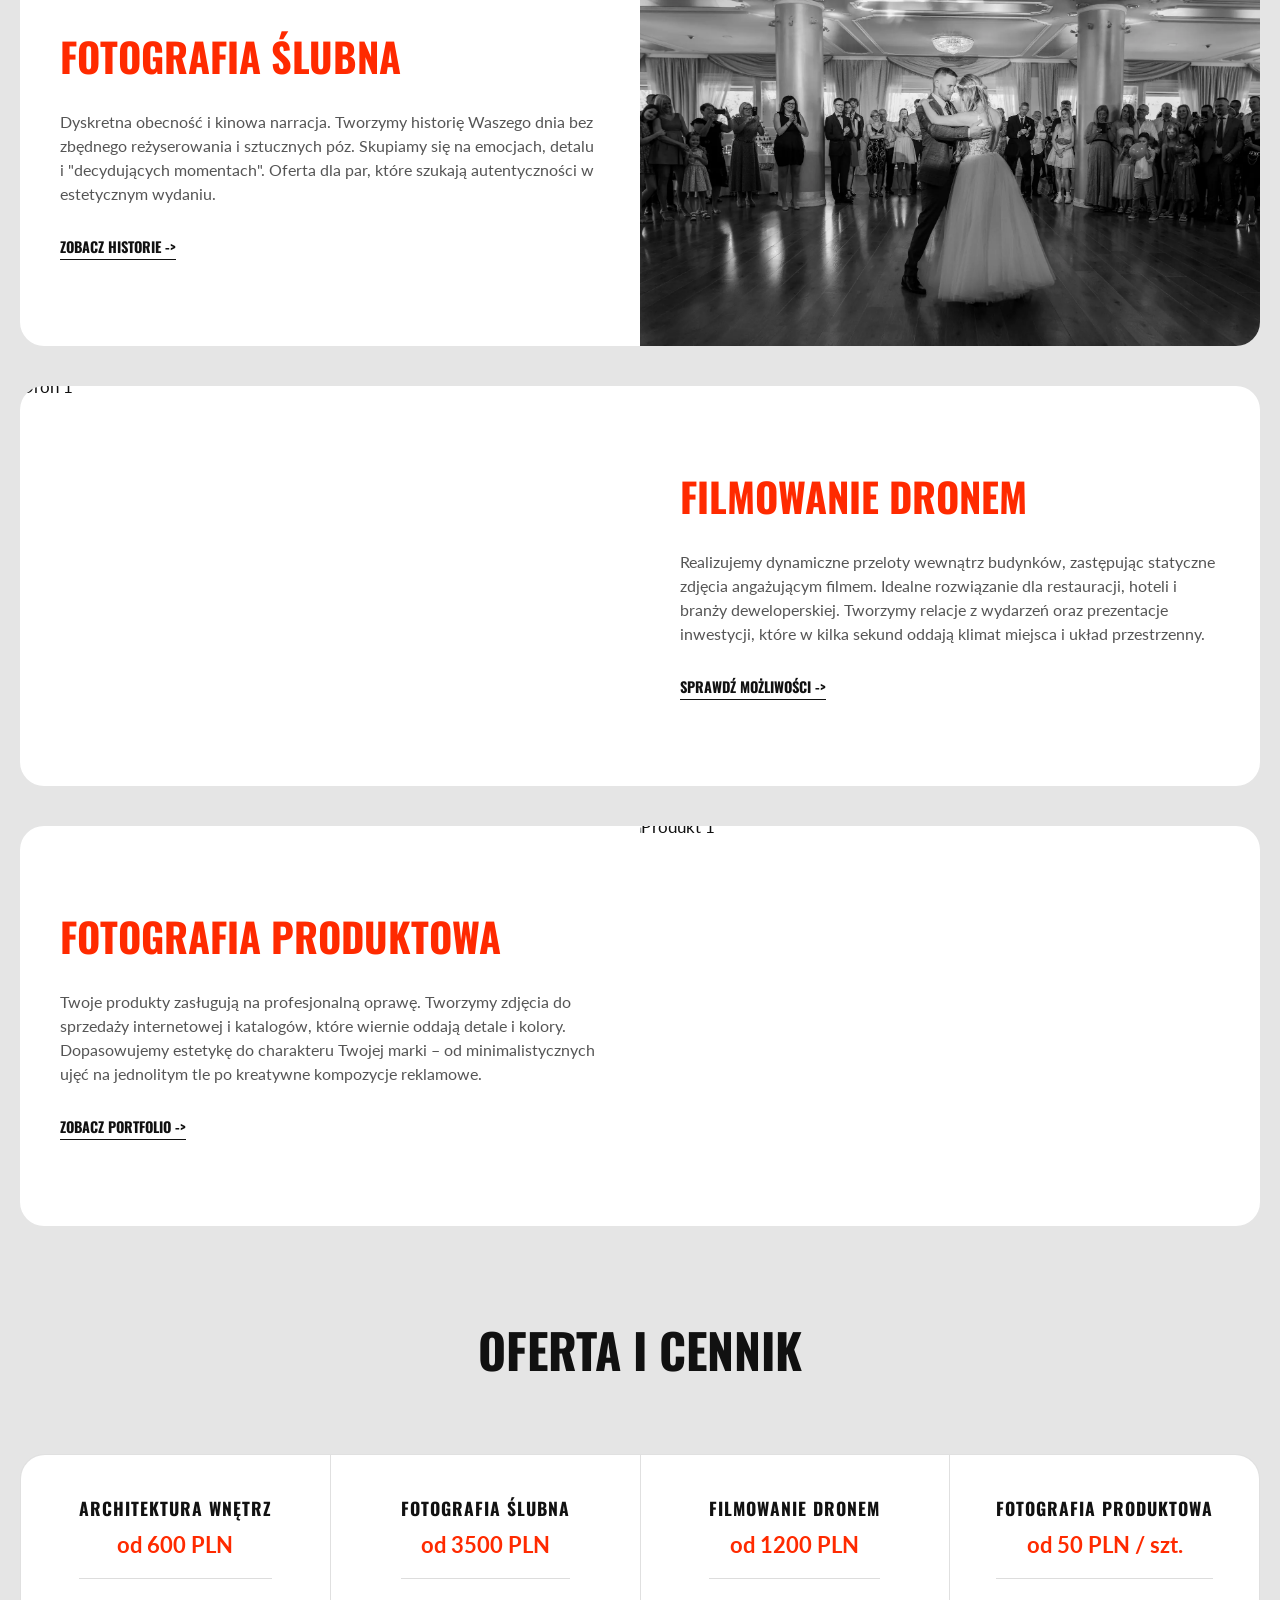
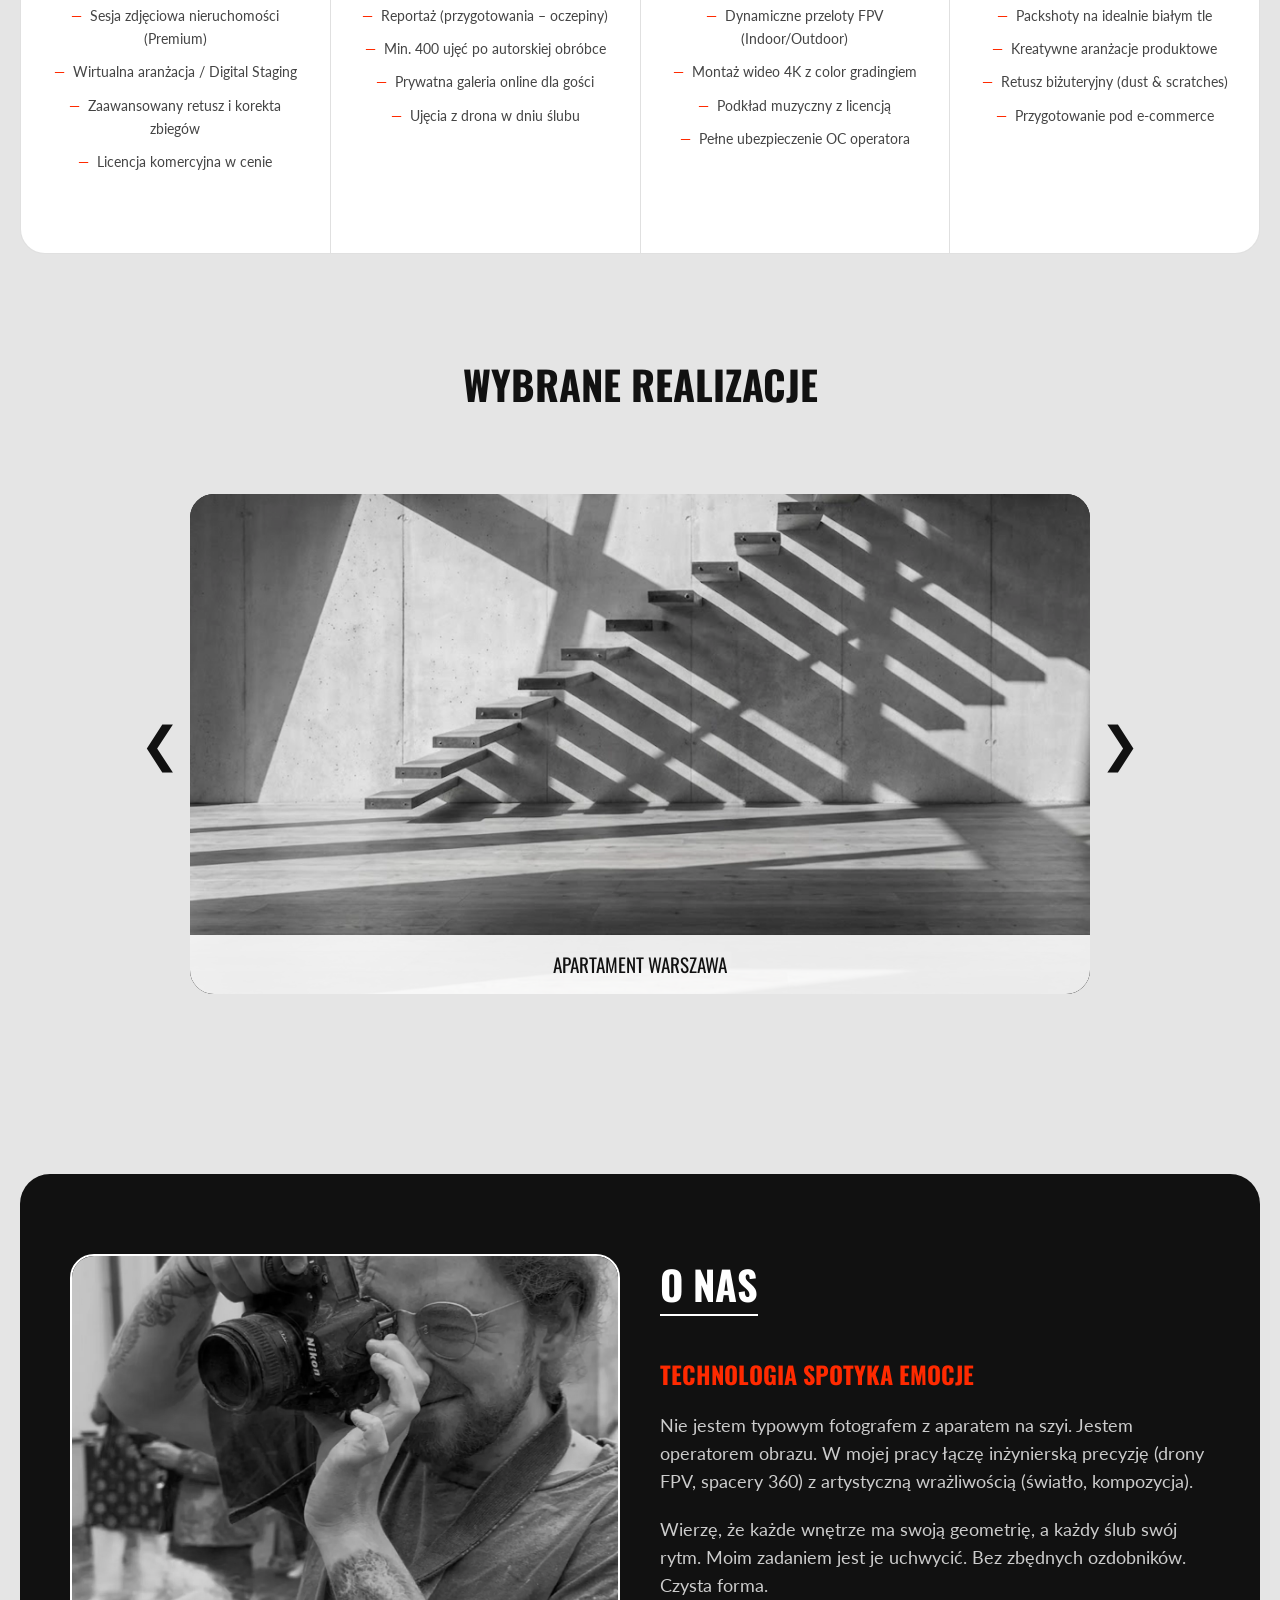
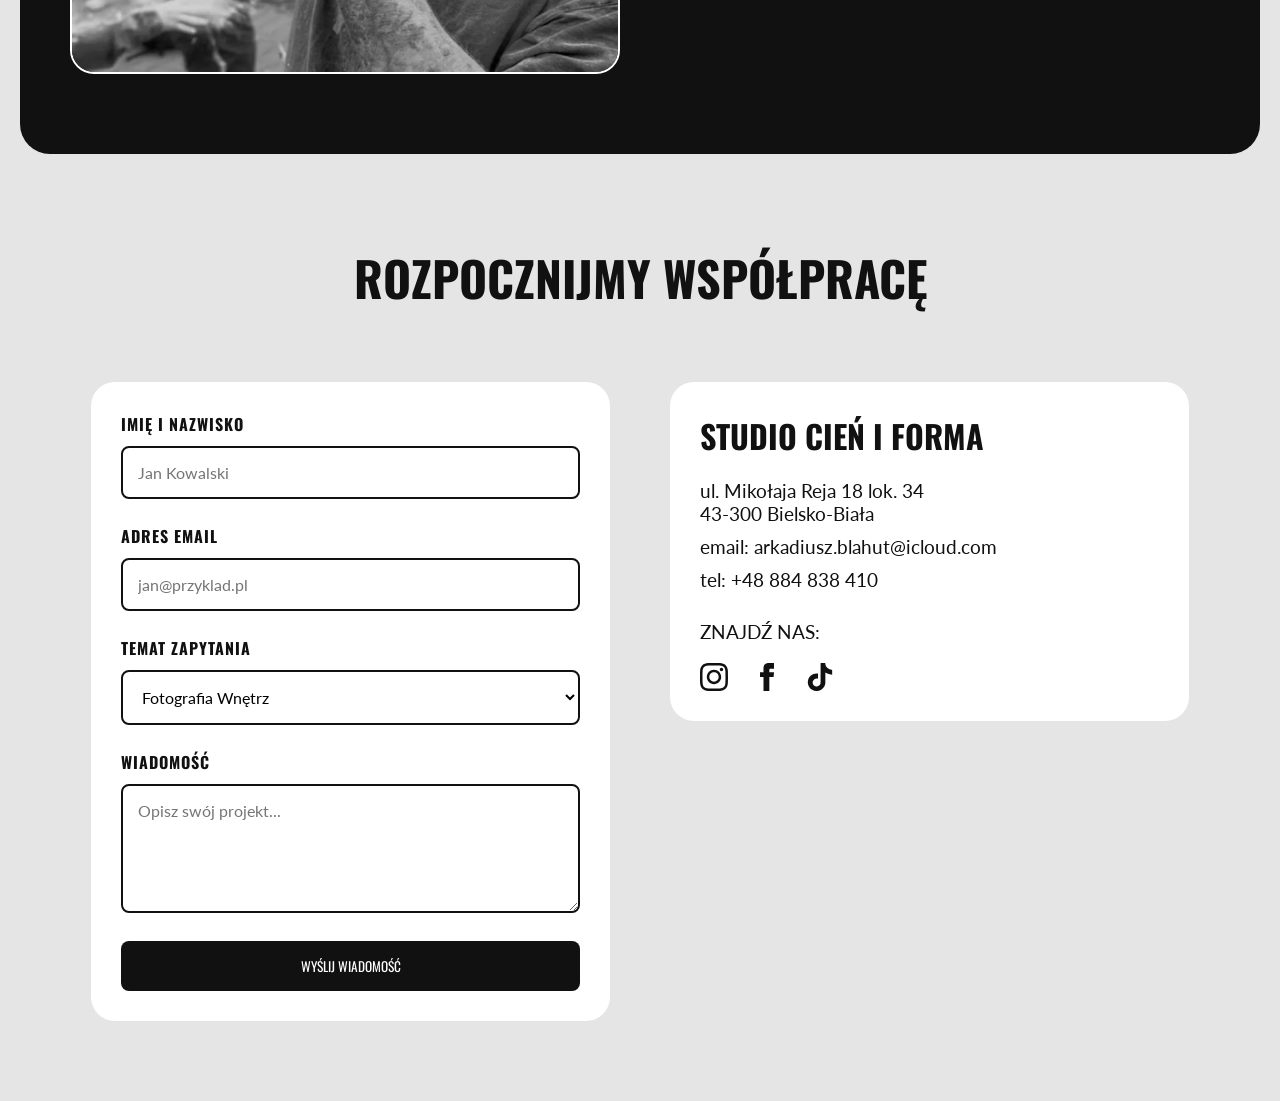
==== commit faa2545b: "Add files via upload" ====
--- a/index.html
+++ b/index.html
@@ -12,8 +12,14 @@
     <link href="https://fonts.googleapis.com/css2?family=Lato:wght@300;400&family=Oswald:wght@400;700&display=swap" rel="stylesheet">
 </head>
 <body>
-
-   <header class="main-header">
+    <div class="bg-blobs">
+        <div class="noise-overlay"></div>
+        <div class="blob blob-1"></div>
+        <div class="blob blob-2"></div>
+        <div class="blob blob-3"></div>
+    </div>
+
+    <header class="main-header">
     <img src="assets/images/logo.webp" alt="Studio Cień i Forma" class="logo-img">
 </header>
 
@@ -51,7 +57,10 @@
             <span>ARCHITEKTURA WNĘTRZ • FOTOGRAFIA ŚLUBNA • FILMOWANIE DRONEM
  • FOTOGRAFIA PRODUKTOWA</span>
         </div>
-        <img src="assets/images/hero.webp" alt="Editorial Interior" class="editorial-img">
+        <video class="editorial-img" autoplay loop muted playsinline>
+    <source src="assets/images/VIDEO-TEST.mp4" type="video/mp4">
+    Twoja przeglądarka nie obsługuje tagu wideo.
+</video>
     </div>
 </section>
 <section id="uslugi" class="services-section container">
--- a/css/style.css
+++ b/css/style.css
@@ -3,7 +3,7 @@
 }
 /* --- GLOBALNE ZMIENNE (Design System) --- */
 :root {
-    --bg-color: #E5E5E5;        
+    --bg-color: #FFFFFF;        /* Zmienione z #E5E5E5 na czystą biel, by bloki odcięły się od tła */      
     --text-color: #111111;      
     --accent-color: #FF2A00;    
     --line-color: #111111;      
@@ -36,21 +36,87 @@
 /* --- KLASA KONTENERA (RWD) --- */
 .container {
     width: 100%;
-    max-width: 1200px; /* Maksymalna szerokość treści */
+    max-width: 1600px; /* Zwiększono z 1200px, by strona "oddychała" na szerokich matrycach */
     margin-left: auto;
     margin-right: auto;
-    padding-left: 20px; /* Marginesy bezpieczeństwa na telefonach */
-    padding-right: 20px;
+    padding-left: clamp(20px, 4vw, 60px); /* Płynne marginesy: 20px na telefonie, rosną do 60px na PC */
+    padding-right: clamp(20px, 4vw, 60px);
 }
 /* --- TŁO GŁÓWNE --- */
 body {
-    background-color: #E5E5E5; 
-    background-image: url("https://www.transparenttextures.com/patterns/stardust.png"); 
+    background-color: #E5E5E5; /* TYLKO szary kolor, bez stardustu! */
     color: var(--text-color);
     font-family: var(--font-body);
     overflow-x: hidden;
 }
 
+/* --- EFEKT 3D: KONTENER TŁA --- */
+.bg-blobs {
+    position: fixed; 
+    top: 0;
+    left: 0;
+    width: 100vw;
+    height: 100vh;
+    z-index: 0; 
+    overflow: hidden;
+    pointer-events: none; 
+}
+
+/* 1. GWIEZDNY PYŁ (NA SAMEJ GÓRZE TŁA) */
+.noise-overlay {
+    position: absolute;
+    top: 0; 
+    left: 0; 
+    width: 100%; 
+    height: 100%;
+    background-image: url("https://www.transparenttextures.com/patterns/stardust.png");
+    z-index: 5; /* Pył przykrywa plamy */
+    pointer-events: none;
+}
+
+/* 2. PLAMY CIENIA (POD PYŁEM) */
+.blob {
+    position: absolute;
+    border-radius: 50%;
+    filter: blur(100px); 
+    animation: float-shadows 25s infinite ease-in-out alternate; 
+    z-index: 1; 
+}
+
+.blob-1 {
+    width: 600px; height: 600px;
+    background: #000000;
+    top: -10%; left: -10%;
+    opacity: 0.25; /* Znacznie zwiększona widoczność! */
+}
+
+.blob-2 {
+    width: 800px; height: 800px;
+    background: #222222;
+    bottom: -20%; right: -10%;
+    opacity: 0.20;
+    animation-delay: -5s; 
+}
+
+.blob-3 {
+    width: 500px; height: 500px;
+    background: #444444;
+    top: 40%; left: 50%;
+    opacity: 0.15;
+    animation-delay: -10s;
+}
+
+@keyframes float-shadows {
+    0% { transform: translate(0, 0) scale(1); }
+    50% { transform: translate(30px, -30px) scale(1.05); }
+    100% { transform: translate(-20px, 20px) scale(0.95); }
+}
+
+/* --- PODNOSIMY ZAWARTOŚĆ STRONY NAD TŁO --- */
+main, .main-footer {
+    position: relative;
+    z-index: 20;
+}
 /* --- NAGŁÓWEK --- */
 .main-header {
     width: 100%;
@@ -78,21 +144,22 @@
 
 /* --- POPRAWIONY NAVBAR (PODĄŻAJĄCY) --- */
 .desktop-menu {
-    position: sticky;       /* Pasek zacznie podążać dopiero po dotknięciu góry */
-    top: 20px;              /* Odstęp od góry ekranu po "przyklejeniu" */
+    position: sticky;       
+    top: 20px;              
     z-index: 9999;
     
     display: flex;
-    gap: 55px;               /* Zwiększyłem z 35px na 55px */
+    gap: 55px;               
     background-color: rgba(224, 224, 224, 0.9); 
-    padding: 12px 50px;      /* Zwiększyłem też boczny padding paska dla balansu */
+    padding: 12px 50px;      
     border-radius: 50px;
     box-shadow: 0 10px 30px rgba(0, 0, 0, 0.15);
     border: 1px solid rgba(0, 0, 0, 0.05);
     
-    /* KLUCZOWE DLA WYŚRODKOWANIA: */
-    width: fit-content;     /* Pasek zwęża się do zawartości */
-    margin: 0 auto 40px auto; /* Centruje w poziomie i daje odstęp od spodu */
+    width: fit-content;     
+    /* KLUCZOWA ZMIANA: Zmieniamy pierwszy parametr na ujemny, by podciągnąć menu do góry */
+    /* Jeśli chcesz, by pasek był jeszcze wyżej, zmień -30px na np. -50px */
+    margin: -30px auto 40px auto; 
     
     backdrop-filter: blur(8px);
     transition: all 0.3s ease;
@@ -125,6 +192,13 @@
     display: flex;
     align-items: stretch;
     margin-top: 40px; 
+    
+    /* KLUCZOWA POPRAWKA: Precyzyjne wyrównanie szerokości do kafelków usług */
+    width: calc(100% - 40px); 
+    max-width: 1560px; /* 1600px z głównego kontenera MINUS 40px na boczne marginesy */
+    margin-left: auto;
+    margin-right: auto;
+
     background-color: var(--bg-color); 
     border-radius: var(--border-radius); 
     box-shadow: 0 25px 70px rgba(0, 0, 0, 0.08);
@@ -145,14 +219,14 @@
 
 .editorial-title {
     font-family: var(--font-heading) !important;
-    font-size: clamp(3rem, 6vw, 5.5rem); /* Tekst będzie rósł i malał zależnie od ekranu */
-    line-height: 0.85;
+    font-size: clamp(3rem, 6vw, 5.5rem); 
+    line-height: 1.0;        /* POPRAWA: Zwiększono z 0.85 na 1.1, by słowa nie wchodziły na siebie */
     text-transform: uppercase;
     margin-bottom: 25px;
     letter-spacing: -2px;
     font-weight: 700;
     color: var(--text-color);
-    word-wrap: break-word; /* Zabezpieczenie przed wychodzeniem tekstu */
+    word-wrap: break-word; 
 }
 
 .outlined-text {
@@ -468,15 +542,16 @@
 
 /* --- SEKCJA O MNIE --- */
 .about-section {
-    background-color: var(--text-color); /* Czarne tło */
+    background-color: var(--text-color); 
     color: white;
-    padding: 80px 50px; /* Równe odstępy wewnątrz */
-    
-    /* Zmieniamy z pełnej szerokości na kartę */
-    max-width: 1200px; 
-    margin: 80px auto; /* Marginesy góra/dół i centrowanie na boki */
-    
-    border-radius: 30px; /* Zaokrąglenie spójne z resztą strony */
+    padding: 80px 50px; 
+    
+    /* KLUCZOWA ZMIANA: Szerokość idealnie dopasowana do bloku Hero (1560px) */
+    width: calc(100% - 40px); 
+    max-width: 1560px; 
+    margin: 80px auto 20px auto;
+    
+    border-radius: 30px; 
     overflow: hidden; 
 }
 
@@ -484,10 +559,12 @@
     display: grid;
     grid-template-columns: 1fr;
     gap: 40px;
-    max-width: 1200px;
+    
+    /* KLUCZOWA ZMIANA: Pozwalamy zdjęciu i tekstom zająć całą szerokość karty */
+    max-width: 100%; 
     margin: 0 auto;
     position: relative;
-    z-index: 2; /* Treść nad tłem */
+    z-index: 2; 
 }
 .white-text { color: white; border-bottom: 2px solid white; display: inline-block; }
 .about-subtitle {
@@ -504,7 +581,7 @@
 }
 .about-image {
     width: 100%;
-    height: 400px;
+    height: 420px;
     border: 2px solid white; 
     border-radius: var(--border-radius);
     overflow: hidden;
@@ -920,39 +997,49 @@
     display: block; 
     margin: 0 auto; /* Gwarantuje wycentrowanie logo */
 }
-.desktop-menu {
-    display: flex;
-    justify-content: center;
-    gap: 12px;               /* Drastycznie mniejszy odstęp dla iPhone'a */
-    background-color: #E0E0E0;
-    padding: 10px 15px;      /* Ciasny padding, by pasek nie wychodził poza ekran */
-    border-radius: 50px;
-    box-shadow: 0 10px 30px rgba(0, 0, 0, 0.15);
-    border: 1px solid rgba(0, 0, 0, 0.05);
-    
-    width: 94%;              /* Pasek dopasowuje się do szerokości telefonu */
-    max-width: 380px;        /* Maksymalna szerokość dla iPhone 14 Pro */
-    margin: 10px auto;       /* Centrowanie na środku ekranu */
-    transition: all 0.3s ease;
-}
-
-/* Dodatkowy efekt: pasek lekko się unosi, gdy na niego najedziesz */
-.desktop-menu:hover {
-    transform: translateY(-3px);
-    box-shadow: 0 15px 35px rgba(0, 0, 0, 0.2);
-}
-
-.desktop-menu a {
-    text-decoration: none;
-    color: #333333; /* Ciemnoszary tekst dla lepszego kontrastu */
-    font-family: var(--font-heading);
-    font-size: 1rem;
-    text-transform: uppercase;
-    letter-spacing: 1px;
-    font-weight: bold;
-    position: relative;
-    transition: 0.3s;
-}
+/* NOWOŚĆ: Swipeable Pill Menu - przewijane palcem na boki */
+    .desktop-menu {
+        display: flex;
+        justify-content: flex-start; /* Układamy od lewej */
+        align-items: center;     
+        background-color: #E0E0E0;
+        padding: 12px 20px;
+        border-radius: 50px;
+        box-shadow: 0 10px 30px rgba(0, 0, 0, 0.15);
+        border: 1px solid rgba(0, 0, 0, 0.05);
+        gap: 25px;               /* Przywracamy ładny odstęp między linkami */
+        
+        width: 90%;              /* Bezpieczna szerokość */
+        max-width: 400px;        
+        /* POPRAWA: Ujemny margines górny (-30px) zlikwiduje ogromną przerwę pod logiem na telefonach */
+        margin: -30px auto 20px auto;       
+        
+        /* KLUCZOWE: Pozwala na przewijanie zawartości, która wychodzi poza pasek */
+        overflow-x: auto;
+        overflow-y: hidden;
+        -webkit-overflow-scrolling: touch; /* Płynne, kinetyczne przewijanie na iOS */
+        
+        /* Ukrywanie paska przewijania w Firefox i IE */
+        scrollbar-width: none;
+        -ms-overflow-style: none;
+    }
+
+    /* Ukrywanie paska przewijania w Chrome, Safari i na iOS */
+    .desktop-menu::-webkit-scrollbar {
+        display: none;
+    }
+
+    .desktop-menu a {
+        text-decoration: none;
+        color: #333333; 
+        font-family: var(--font-heading);
+        font-size: 13px;         /* Wracamy do czytelnego, większego rozmiaru! */
+        text-transform: uppercase;
+        font-weight: bold;
+        position: relative;
+        white-space: nowrap;     /* Kategoryczny zakaz łamania słów do nowej linii */
+        flex-shrink: 0;          /* Kategoryczny zakaz zgniatania słów - zachowują swój pełny wymiar */
+    }
 
 /* Zmieniamy kolor podkreślenia na Twój pomarańczowy, żeby nawiązać do reszty */
 .desktop-menu a::after {
@@ -966,24 +1053,37 @@
     transition: width 0.3s;
 }
 
-    /* 2. SEKCJA HERO (Przestrzeń, Detal, Chwila) */
+   /* 2. SEKCJA HERO (Przestrzeń, Detal, Chwila) */
     .hero-editorial {
-        grid-template-columns: 1fr; /* Elementy układają się jeden pod drugim */
-        margin-top: 20px; /* Usuwamy efekt wjeżdżania pod menu */
-        padding: 30px 20px; /* Znacznie mniejsze marginesy wewnętrzne */
-    }
+        flex-direction: column; 
+        margin-top: 20px; 
+        padding: 0 !important; 
+    }
+    
     .hero-text-side {
-        padding: 0 0 30px 0; /* Resetujemy marginesy tekstu */
-    }
+        flex: none;             
+        width: 100%;
+        padding: 30px 20px;     
+        text-align: center;      /* POPRAWA: Wyśrodkowanie całego tekstu w bloku */
+        align-items: center;     /* POPRAWA: Wyśrodkowanie elementów dla Flexboxa */
+    }
+    
+    .top-meta {
+        justify-content: center; /* POPRAWA: Wyśrodkowanie małego napisu EST. 2025 nad tytułem */
+    }
+    
     .editorial-title {
-        font-size: 3.5rem; /* Mniejszy tytuł, żeby zmieścił się na ekranie */
-    }
+        font-size: 3.5rem; 
+        text-align: center;      /* POPRAWA: Wymuszone wyśrodkowanie nagłówka H1 */
+    }
+    
     .editorial-desc {
         max-width: 100%;
-        text-align: left; /* Na telefonie lepiej czyta się tekst do lewej */
-    }
-    
-    /* Ukrywamy pionowy pasek, na telefonie zajmuje cenne miejsce */
+        text-align: center;      /* POPRAWA: Zmienione z left na center dla opisu */
+        margin-left: auto;       /* Pomaga w idealnym wyśrodkowaniu bloku tekstu */
+        margin-right: auto;
+    }
+    
     .vertical-stripe {
         display: none; 
     }
@@ -999,10 +1099,22 @@
         border-radius: 20px;
     }
 
-    /* 4. SEKCJA USŁUGI I CENNIK */
+  /* 4. SEKCJA USŁUGI I CENNIK */
     .section-title {
         font-size: 2rem;
     }
+    
+    /* POPRAWA: Centrowanie tekstów w usługach (Architektura, Śluby, itd.) na telefonie */
+    .service-text-col {
+        align-items: center;     /* Wyśrodkowuje przycisk i zawartość bloku */
+        text-align: center;      /* Wyśrodkowuje sam tekst (nagłówki i akapity) */
+        padding: 40px 20px;      /* Zmniejszone marginesy wewnętrzne dla lepszego wyglądu na mobile */
+    }
+
+    .outline-btn-small {
+        align-self: center;      /* Zmusza przycisk do stanięcia na środku (nadpisuje flex-start) */
+    }
+
     .pricing-grid {
         gap: 20px;
         background: transparent;
@@ -1015,14 +1127,23 @@
         padding: 30px 20px;
     }
 
-    /* 5. SEKCJA O NAS */
+   /* 5. SEKCJA O NAS */
     .about-section {
         padding: 40px 20px;
-        margin: 40px 10px; /* Mniejsze marginesy zewnętrzne */
+        margin: 40px 10px;       /* Mniejsze marginesy zewnętrzne */
         border-radius: 20px;
     }
+    
     .about-image {
-        height: 250px; /* Niższe zdjęcie */
+        height: 250px;           /* Niższe zdjęcie */
+    }
+
+    /* POPRAWA: Wyśrodkowanie całej zawartości "O NAS" na telefonach */
+    .about-text {
+        text-align: center;      /* Centruje akapity (p) i nagłówki */
+        display: flex;
+        flex-direction: column;
+        align-items: center;     /* Zmusza podkreślenie (border-bottom) pod "O NAS" do wyśrodkowania */
     }
 
     /* 6. FORMULARZ KONTAKTOWY */
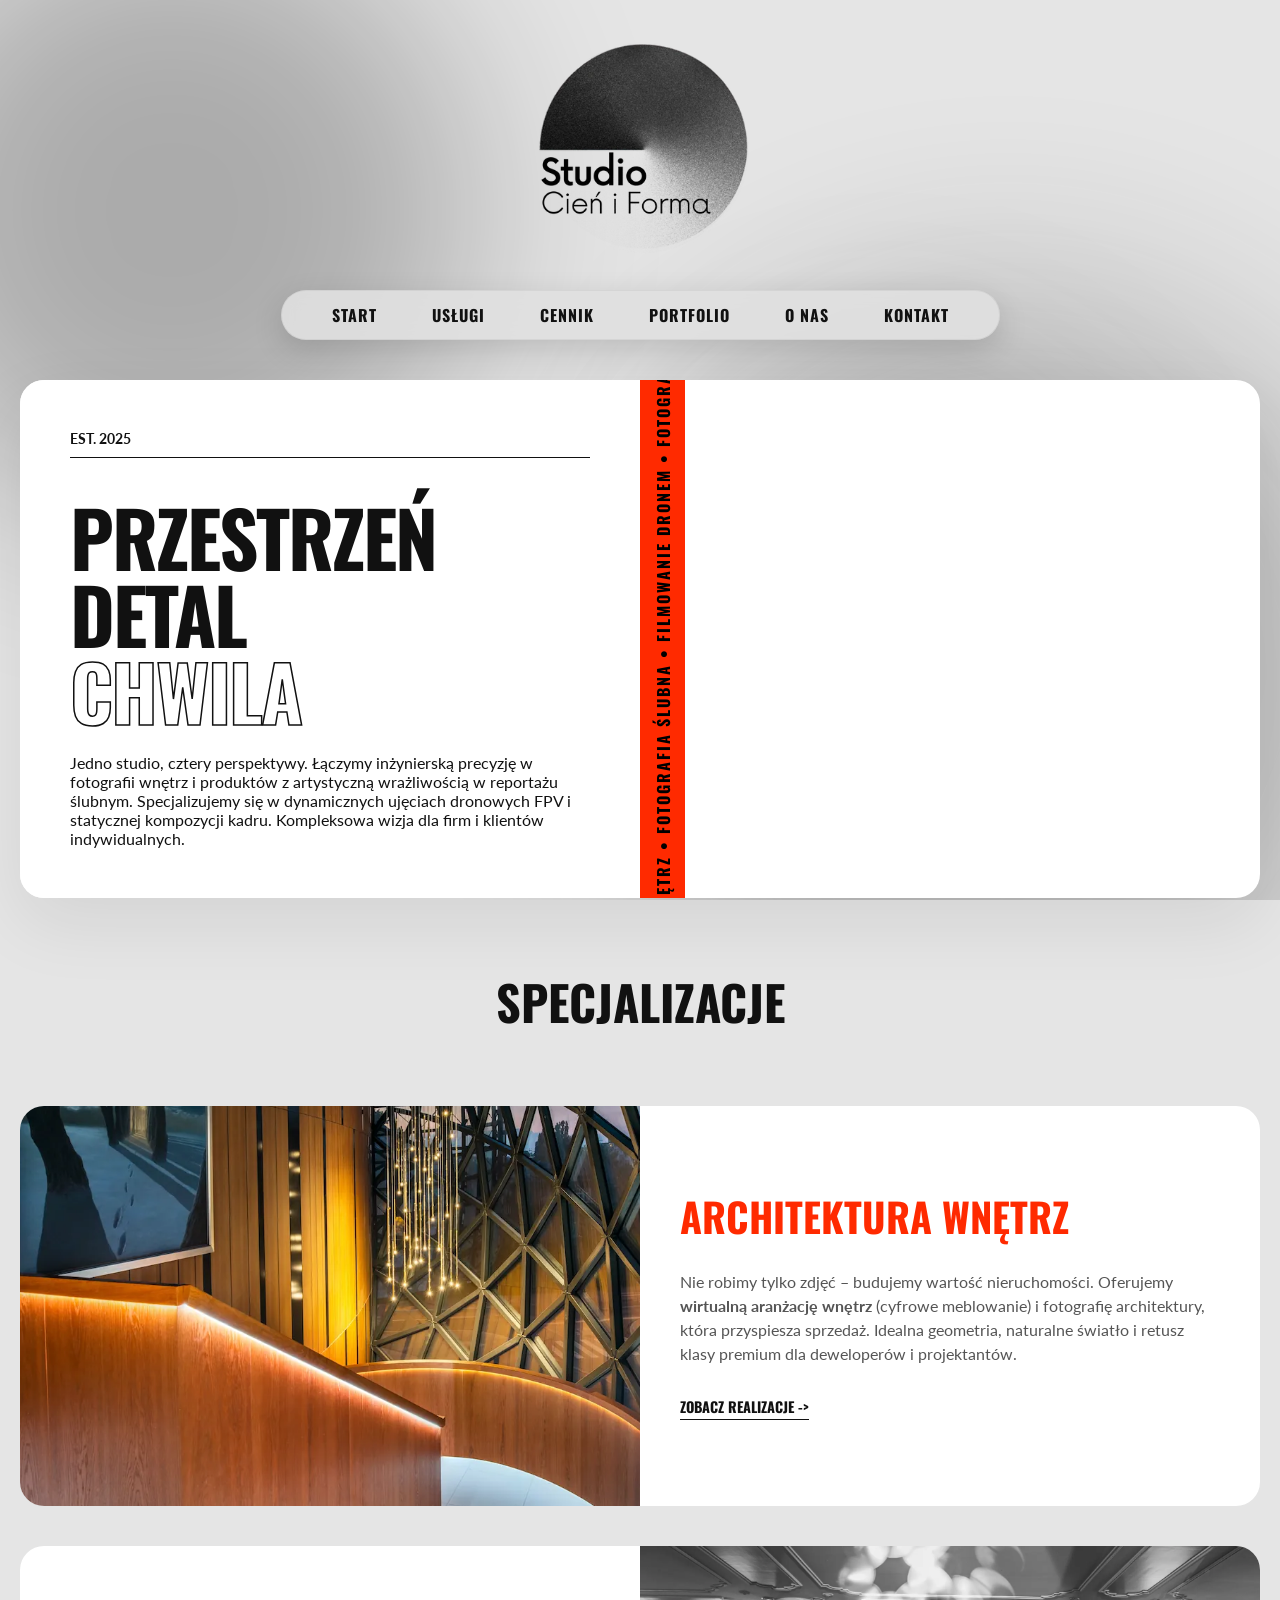
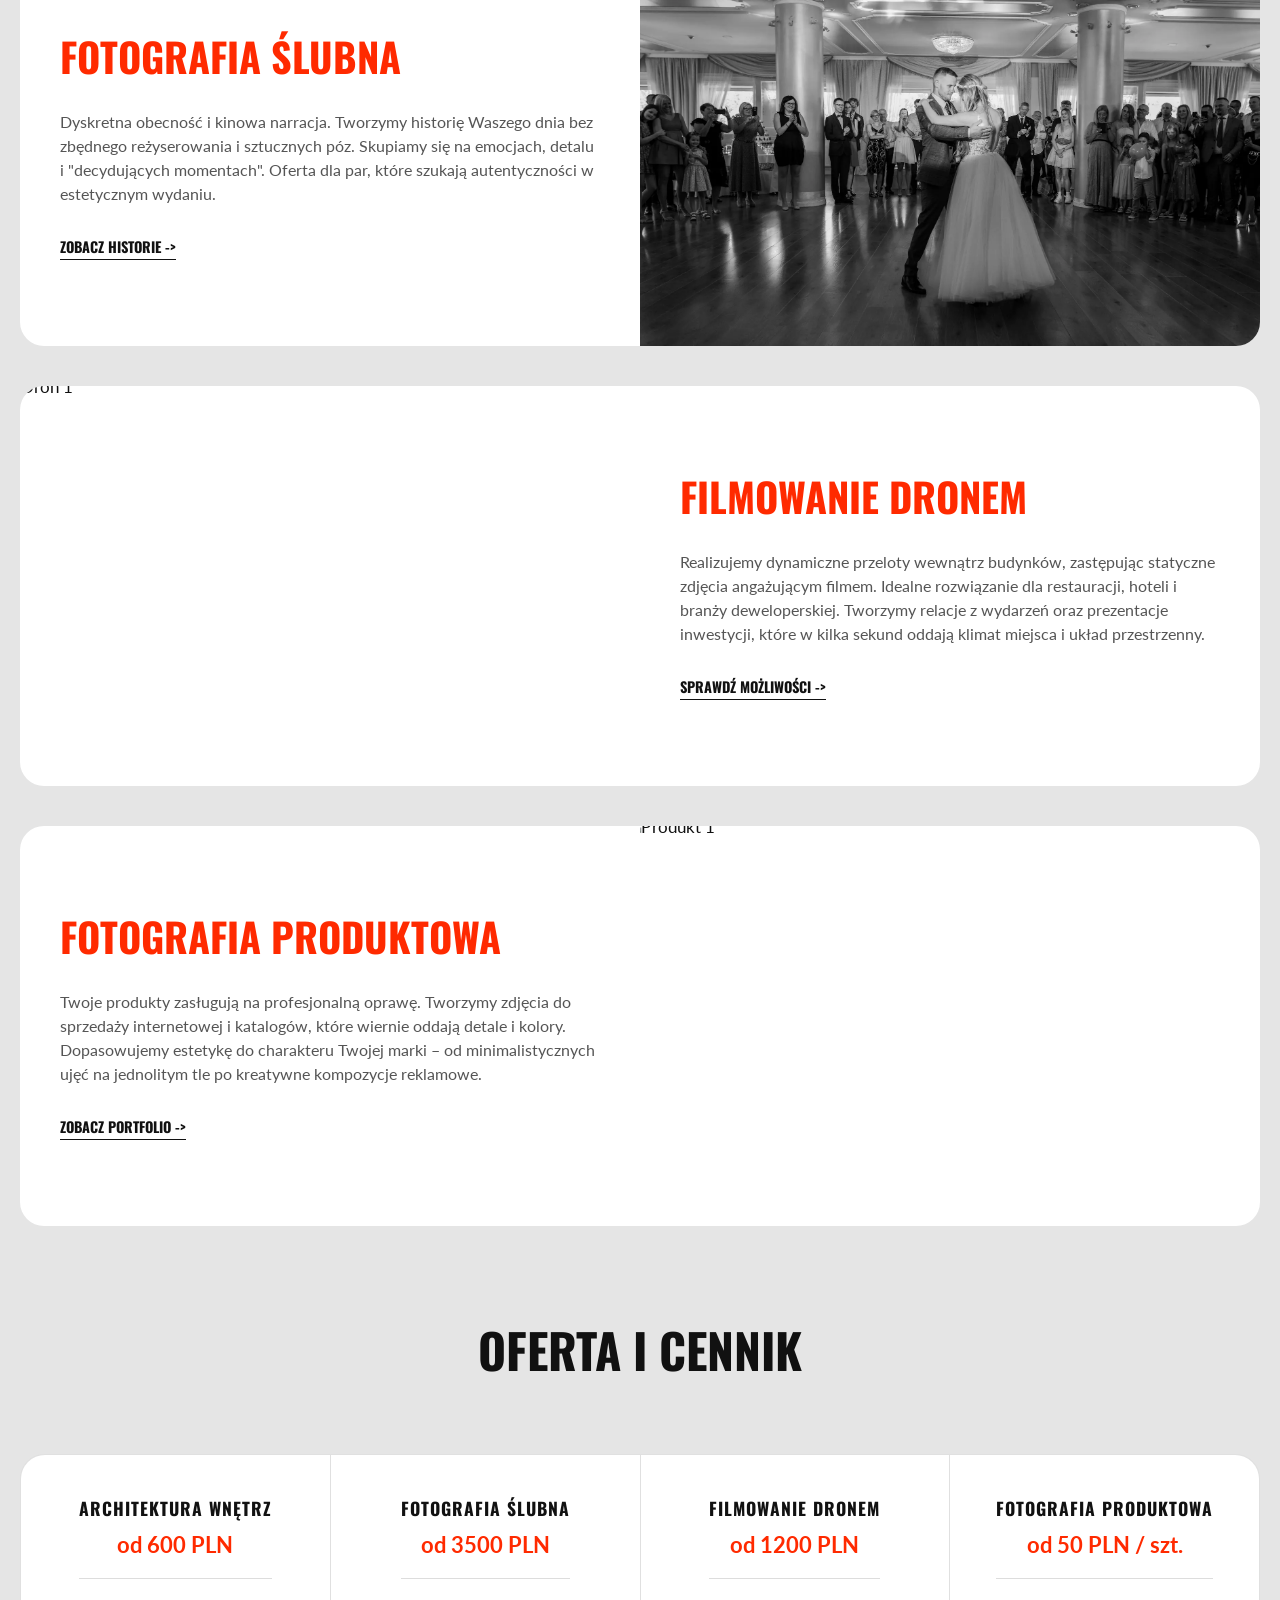
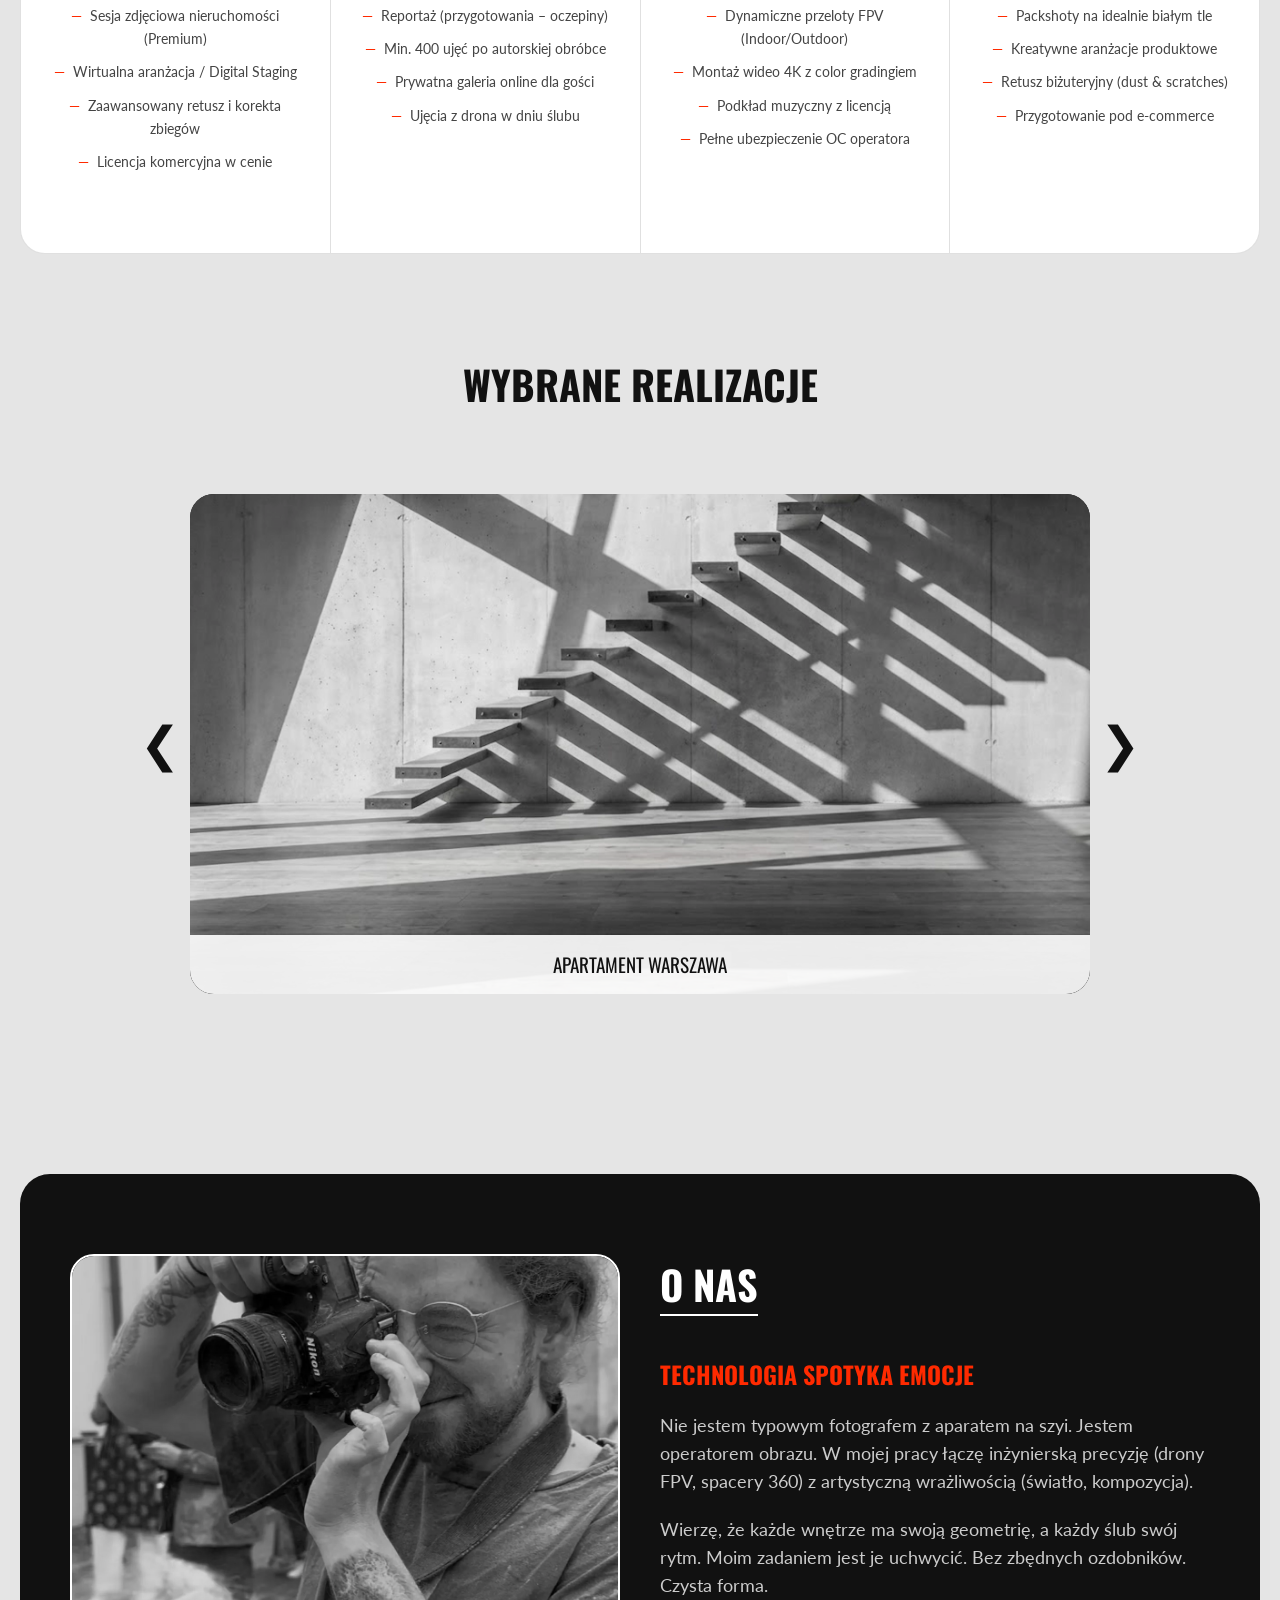
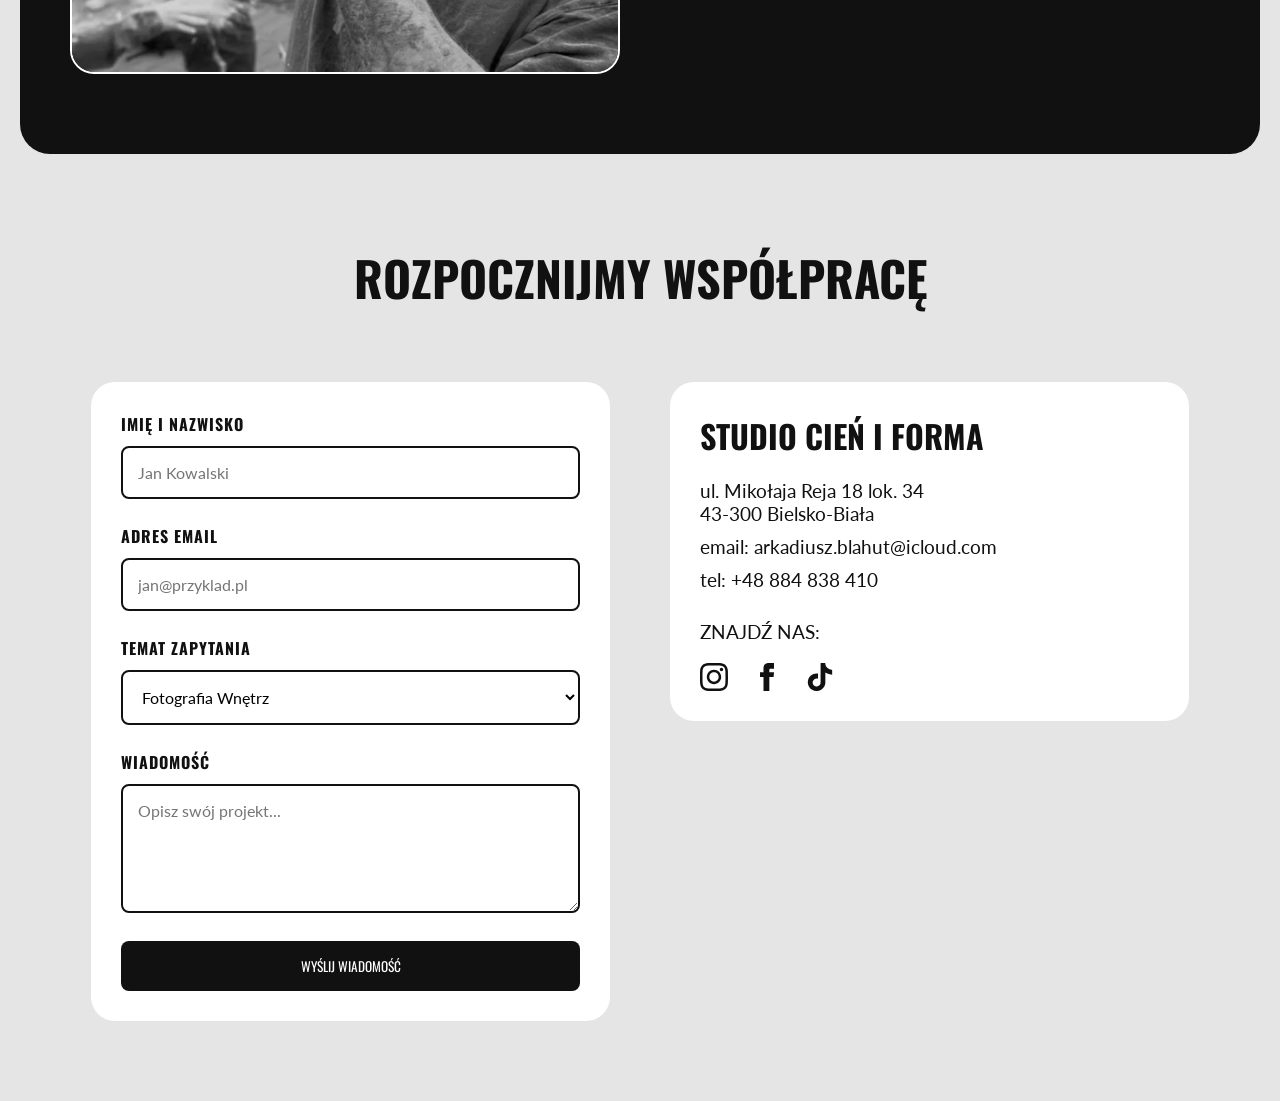
==== commit 0af3a14f: "Add files via upload" ====
--- a/index.html
+++ b/index.html
@@ -28,6 +28,7 @@
     <a href="#uslugi">Usługi</a>
     <a href="#cennik">Cennik</a>
     <a href="#portfolio">Portfolio</a>
+    <a href="#omnie">O Nas</a>
     <a href="#kontakt">Kontakt</a>
 </nav>
 
--- a/css/style.css
+++ b/css/style.css
@@ -1053,11 +1053,14 @@
     transition: width 0.3s;
 }
 
-   /* 2. SEKCJA HERO (Przestrzeń, Detal, Chwila) */
+  /* 2. SEKCJA HERO (Przestrzeń, Detal, Chwila) */
     .hero-editorial {
         flex-direction: column; 
         margin-top: 20px; 
         padding: 0 !important; 
+        
+        /* KLUCZOWA ZMIANA: Góra zaokrąglona (24px), dół ostry (0) */
+        border-radius: 24px 24px 0 0 !important; 
     }
     
     .hero-text-side {
@@ -1089,14 +1092,20 @@
     }
 
     /* 3. ZDJĘCIE W HERO */
-    .hero-img-side {
-        height: 350px; /* Sztywna wysokość zdjęcia na telefonie */
+   .hero-img-side {
+        height: 350px; 
         margin-bottom: 0;
-        /* Przywracamy równe zaokrąglenia ze wszystkich stron */
-        border-radius: 20px; 
-    }
-    .editorial-img {
-        border-radius: 20px;
+        border-radius: 0; /* Usuwamy zaokrąglenie z kontenera */
+        overflow: hidden;
+    }
+
+   .editorial-img {
+        /* Filmik na dole będzie teraz idealnie ostry i dopasowany do dołu karty */
+        border-radius: 0 !important; 
+        width: 100%;
+        height: 100%;
+        object-fit: cover;
+        display: block;
     }
 
   /* 4. SEKCJA USŁUGI I CENNIK */
@@ -1127,10 +1136,11 @@
         padding: 30px 20px;
     }
 
-   /* 5. SEKCJA O NAS */
+/* 5. SEKCJA O NAS - POPRAWIONE CENTROWANIE */
     .about-section {
         padding: 40px 20px;
-        margin: 40px 10px;       /* Mniejsze marginesy zewnętrzne */
+        /* auto sprawi, że blok idealnie zrówna się z blokiem Hero powyżej */
+        margin: 40px auto 20px auto; 
         border-radius: 20px;
     }
     
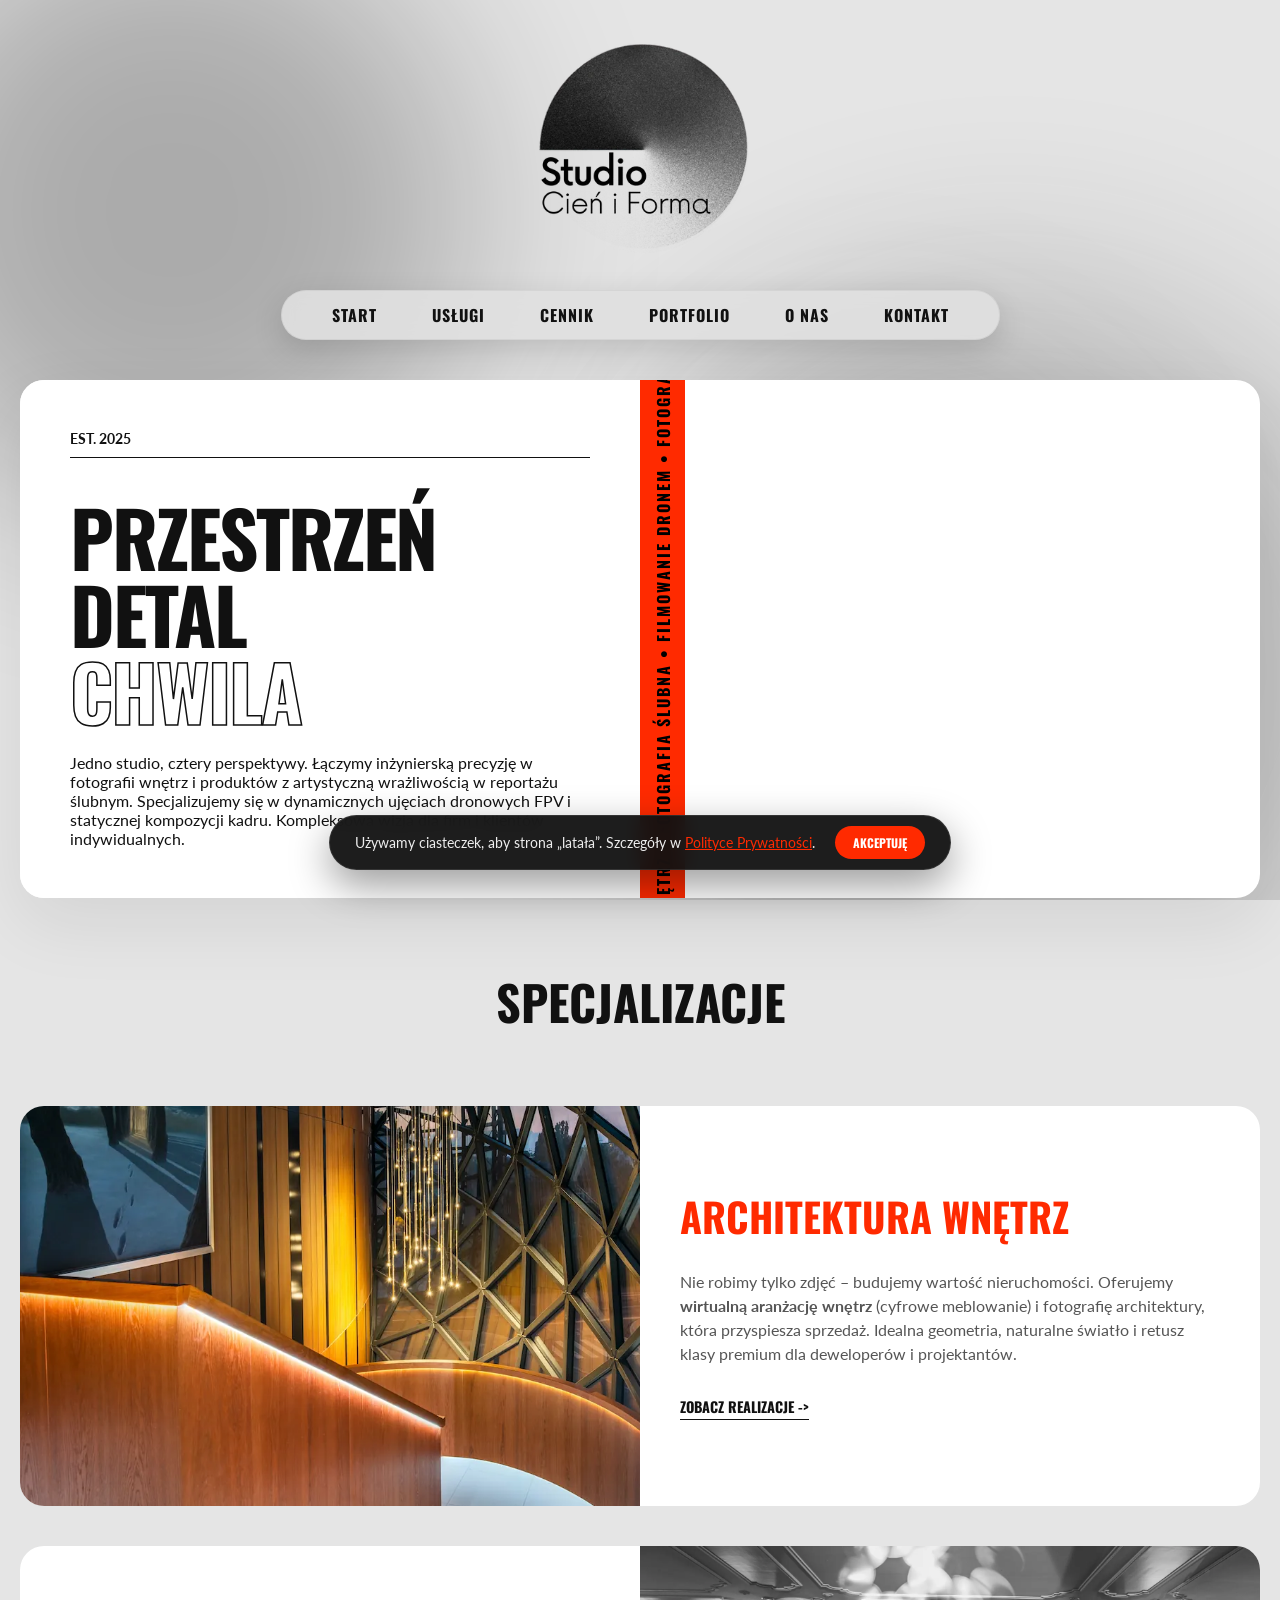
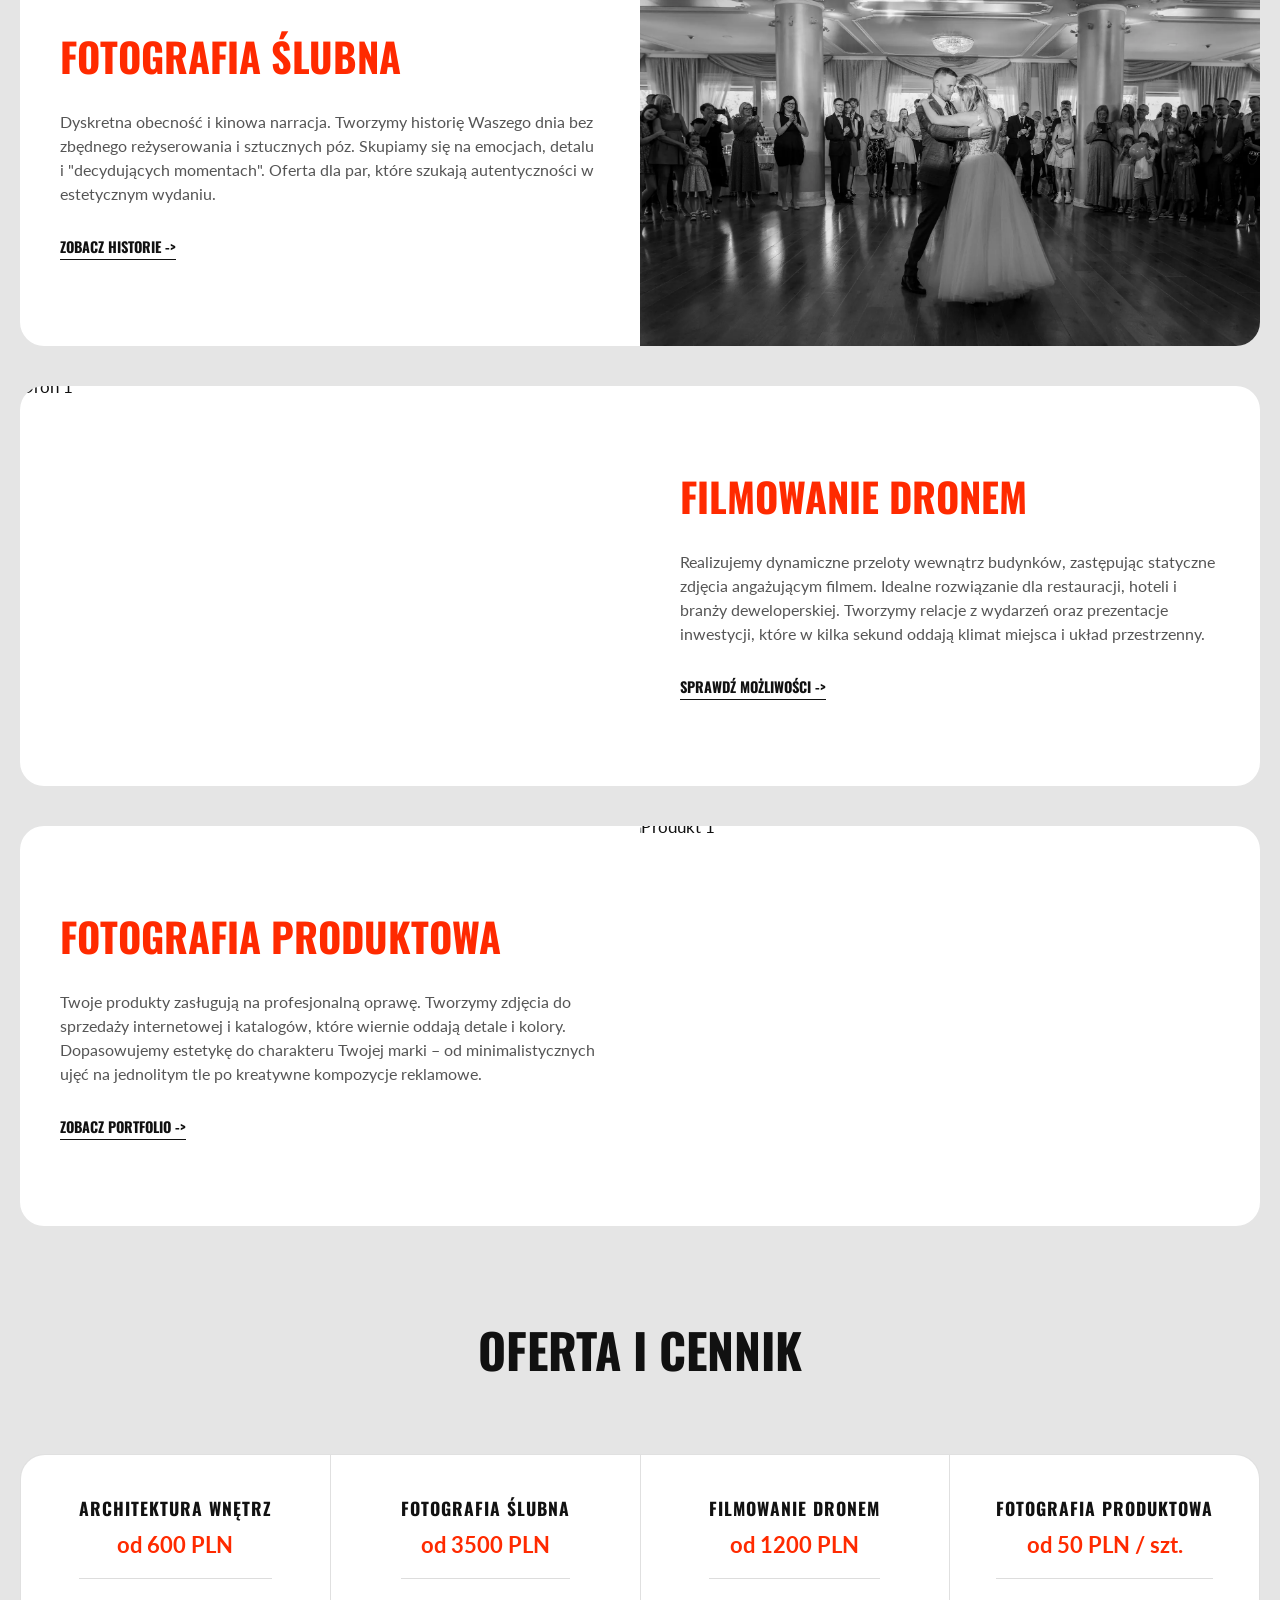
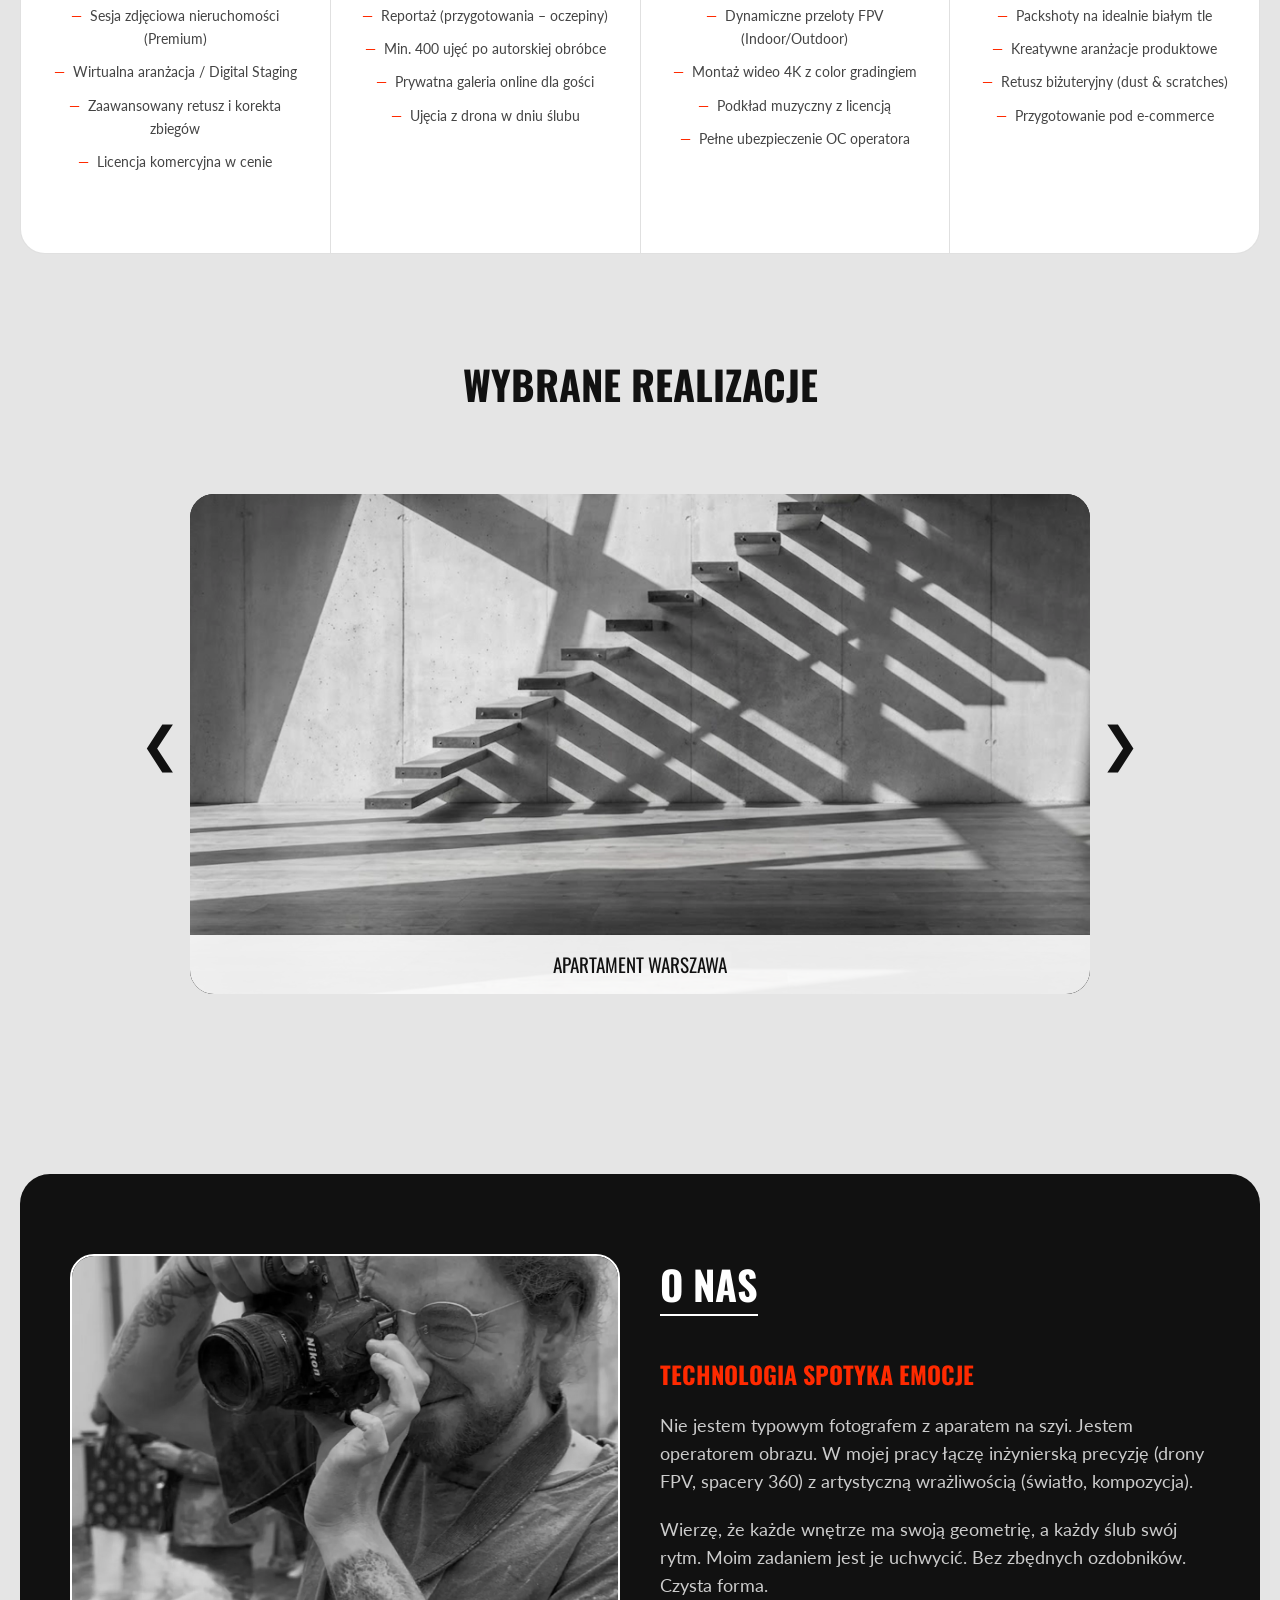
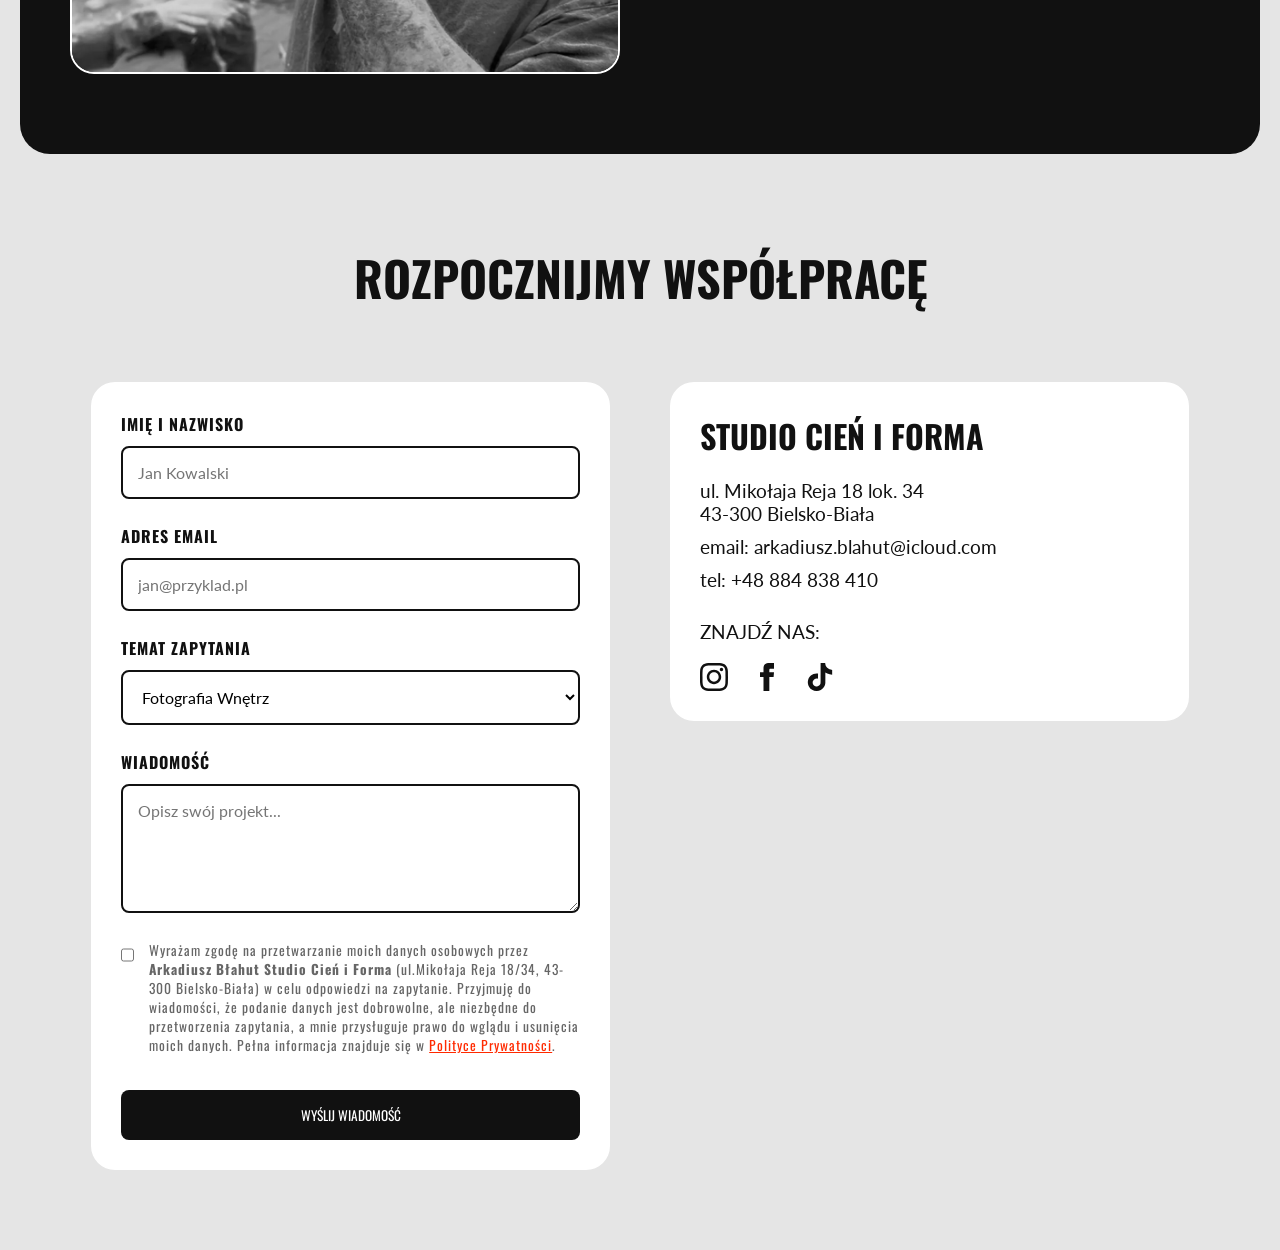
==== commit 23799818: "Add files via upload" ====
--- a/index.html
+++ b/index.html
@@ -318,9 +318,16 @@
                     </div>
 
                     <div class="form-group">
-                        <label for="message">WIADOMOŚĆ</label>
-                        <textarea id="message" name="message" rows="5" placeholder="Opisz swój projekt..." required></textarea>
-                    </div>
+    <label for="message">WIADOMOŚĆ</label>
+    <textarea id="message" name="message" rows="5" placeholder="Opisz swój projekt..." required></textarea>
+</div>
+
+<div class="form-group checkbox-group">
+    <input type="checkbox" id="rodo" name="rodo" required>
+    <label for="rodo">
+        Wyrażam zgodę na przetwarzanie moich danych osobowych przez <strong>Arkadiusz Błahut Studio Cień i Forma</strong> (ul.Mikołaja Reja 18/34, 43-300 Bielsko-Biała) w celu odpowiedzi na zapytanie. Przyjmuję do wiadomości, że podanie danych jest dobrowolne, ale niezbędne do przetworzenia zapytania, a mnie przysługuje prawo do wglądu i usunięcia moich danych. Pełna informacja znajduje się w <a href="polityka.html">Polityce Prywatności</a>.
+    </label>
+</div>
 
                     <button type="submit" class="cta-button submit-btn">WYŚLIJ WIADOMOŚĆ</button>
                 </form>
@@ -360,5 +367,9 @@
 
     </main>
     <script src="js/main.js" defer></script>
+    <div id="cookie-pill" class="cookie-pill-container">
+    <p>Używamy ciasteczek, aby strona „latała”. Szczegóły w <a href="polityka.html">Polityce Prywatności</a>.</p>
+    <button onclick="acceptCookies()">AKCEPTUJĘ</button>
+</div>
 </body>
 </html>
--- a/css/style.css
+++ b/css/style.css
@@ -1164,4 +1164,96 @@
     .contact-form, .contact-info {
         padding: 20px; /* Mniej pustej przestrzeni wewnątrz czarnych boksów */
     }
+}
+/* --- STYL DLA KLAUZULI RODO --- */
+.checkbox-group {
+    display: flex;
+    align-items: flex-start;
+    gap: 15px;
+    margin-top: 20px;
+}
+
+.checkbox-group input[type="checkbox"] {
+    width: 20px;
+    height: 20px;
+    margin-top: 4px; /* Wyrównanie do pierwszej linii tekstu */
+    cursor: pointer;
+}
+
+.checkbox-group label {
+    font-size: 0.85rem; /* Mniejszy, dyskretny druk */
+    line-height: 1.4;
+    color: #666;
+    font-weight: normal;
+    cursor: pointer;
+}
+
+.checkbox-group label a {
+    color: var(--accent-color);
+    text-decoration: underline;
+}
+/* --- PREMIUM COOKIE PILL --- */
+.cookie-pill-container {
+    position: fixed;
+    bottom: 30px;
+    left: 50%;
+    transform: translateX(-50%);
+    z-index: 999999;
+    
+    display: flex;
+    align-items: center;
+    gap: 20px;
+    padding: 10px 25px;
+    
+    background-color: rgba(17, 17, 17, 0.95); /* Głęboka czerń z lekkim prześwitem */
+    backdrop-filter: blur(10px);
+    border: 1px solid rgba(255, 255, 255, 0.1);
+    border-radius: 50px;
+    box-shadow: 0 15px 40px rgba(0, 0, 0, 0.4);
+    
+    width: fit-content;
+    max-width: 90vw;
+    transition: all 0.5s ease;
+}
+
+.cookie-pill-container p {
+    color: #eee;
+    font-size: 0.85rem;
+    margin: 0;
+    font-family: var(--font-body);
+    white-space: nowrap;
+}
+
+.cookie-pill-container a {
+    color: var(--accent-color);
+    text-decoration: underline;
+}
+
+.cookie-pill-container button {
+    background: var(--accent-color);
+    color: white;
+    border: none;
+    padding: 8px 18px;
+    border-radius: 40px;
+    font-family: var(--font-heading);
+    font-weight: bold;
+    font-size: 0.75rem;
+    cursor: pointer;
+    transition: transform 0.3s ease;
+}
+
+.cookie-pill-container button:hover {
+    transform: scale(1.05);
+}
+
+/* Ukrycie na mobile, jeśli ekran jest za mały na poziomy układ */
+@media (max-width: 600px) {
+    .cookie-pill-container {
+        flex-direction: column;
+        text-align: center;
+        border-radius: 20px;
+        padding: 20px;
+        gap: 15px;
+    }
+    .cookie-pill-container p { white-space: normal; }
 }
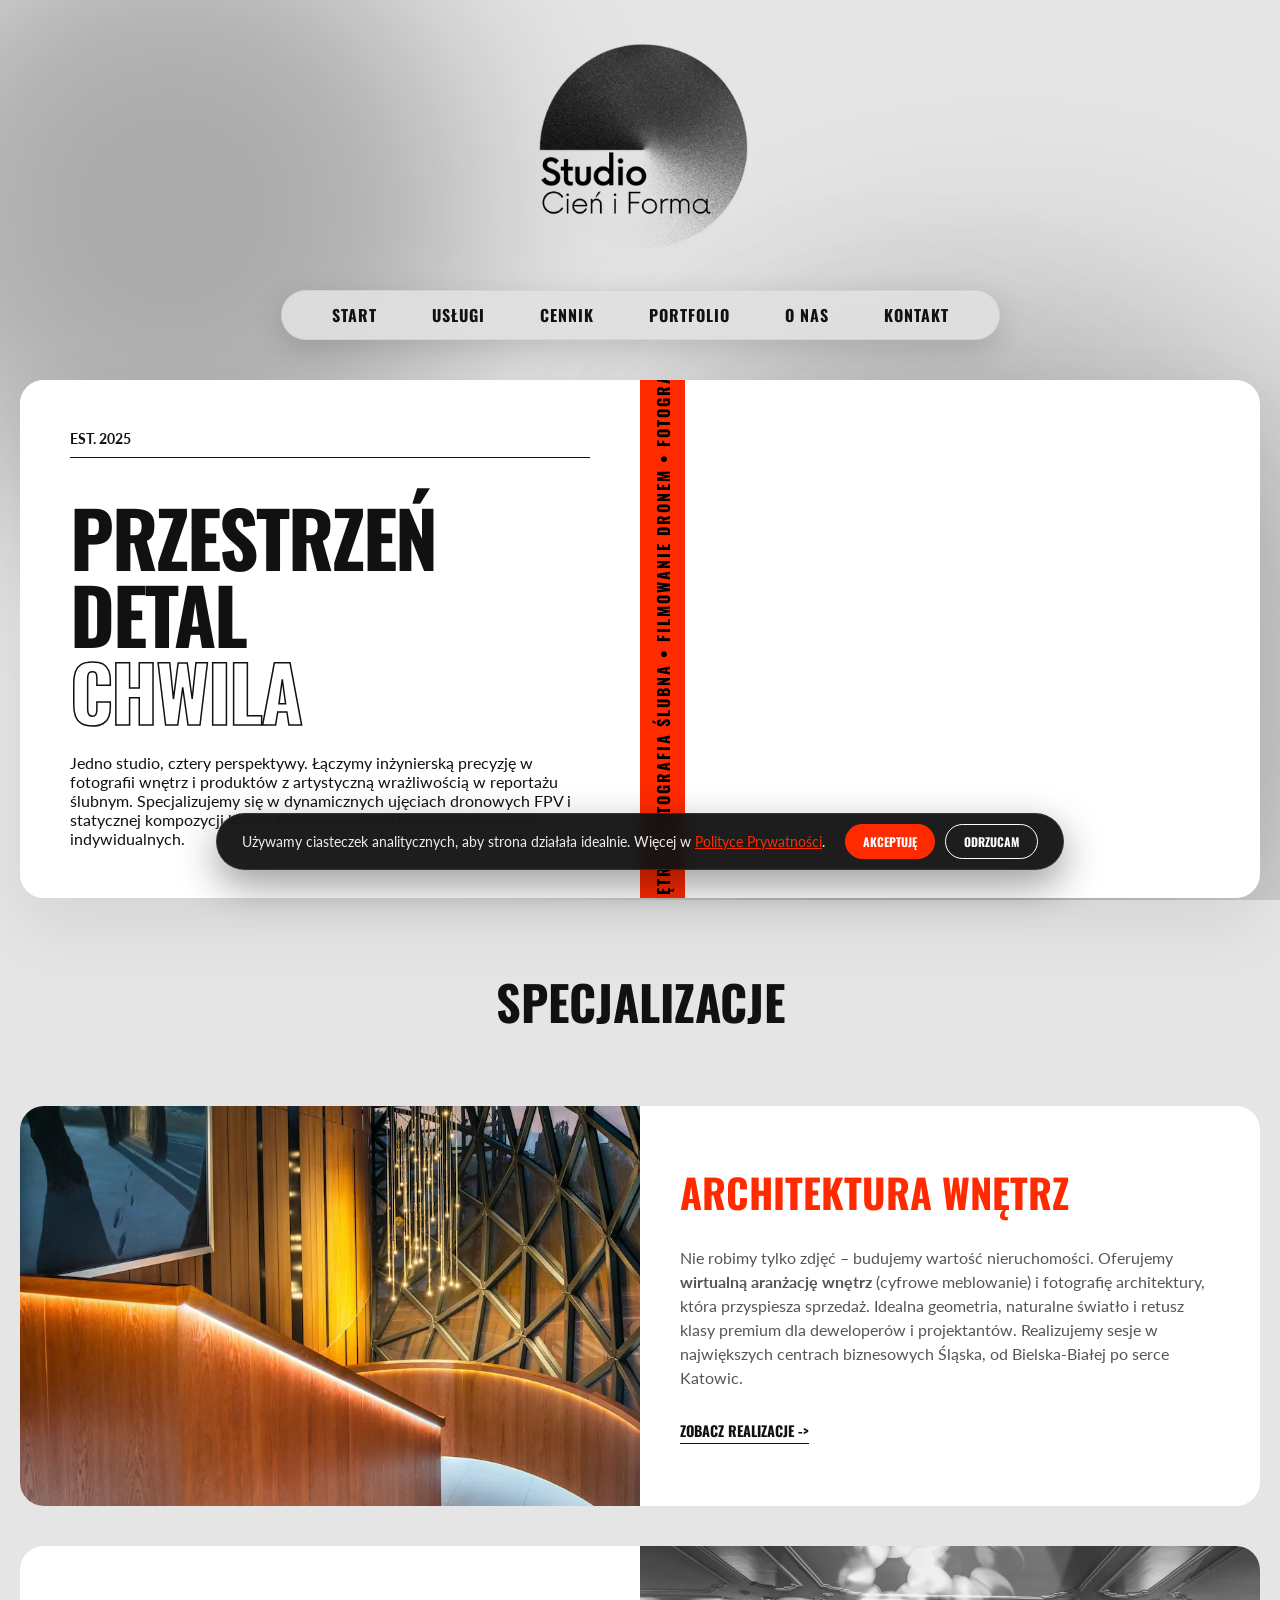
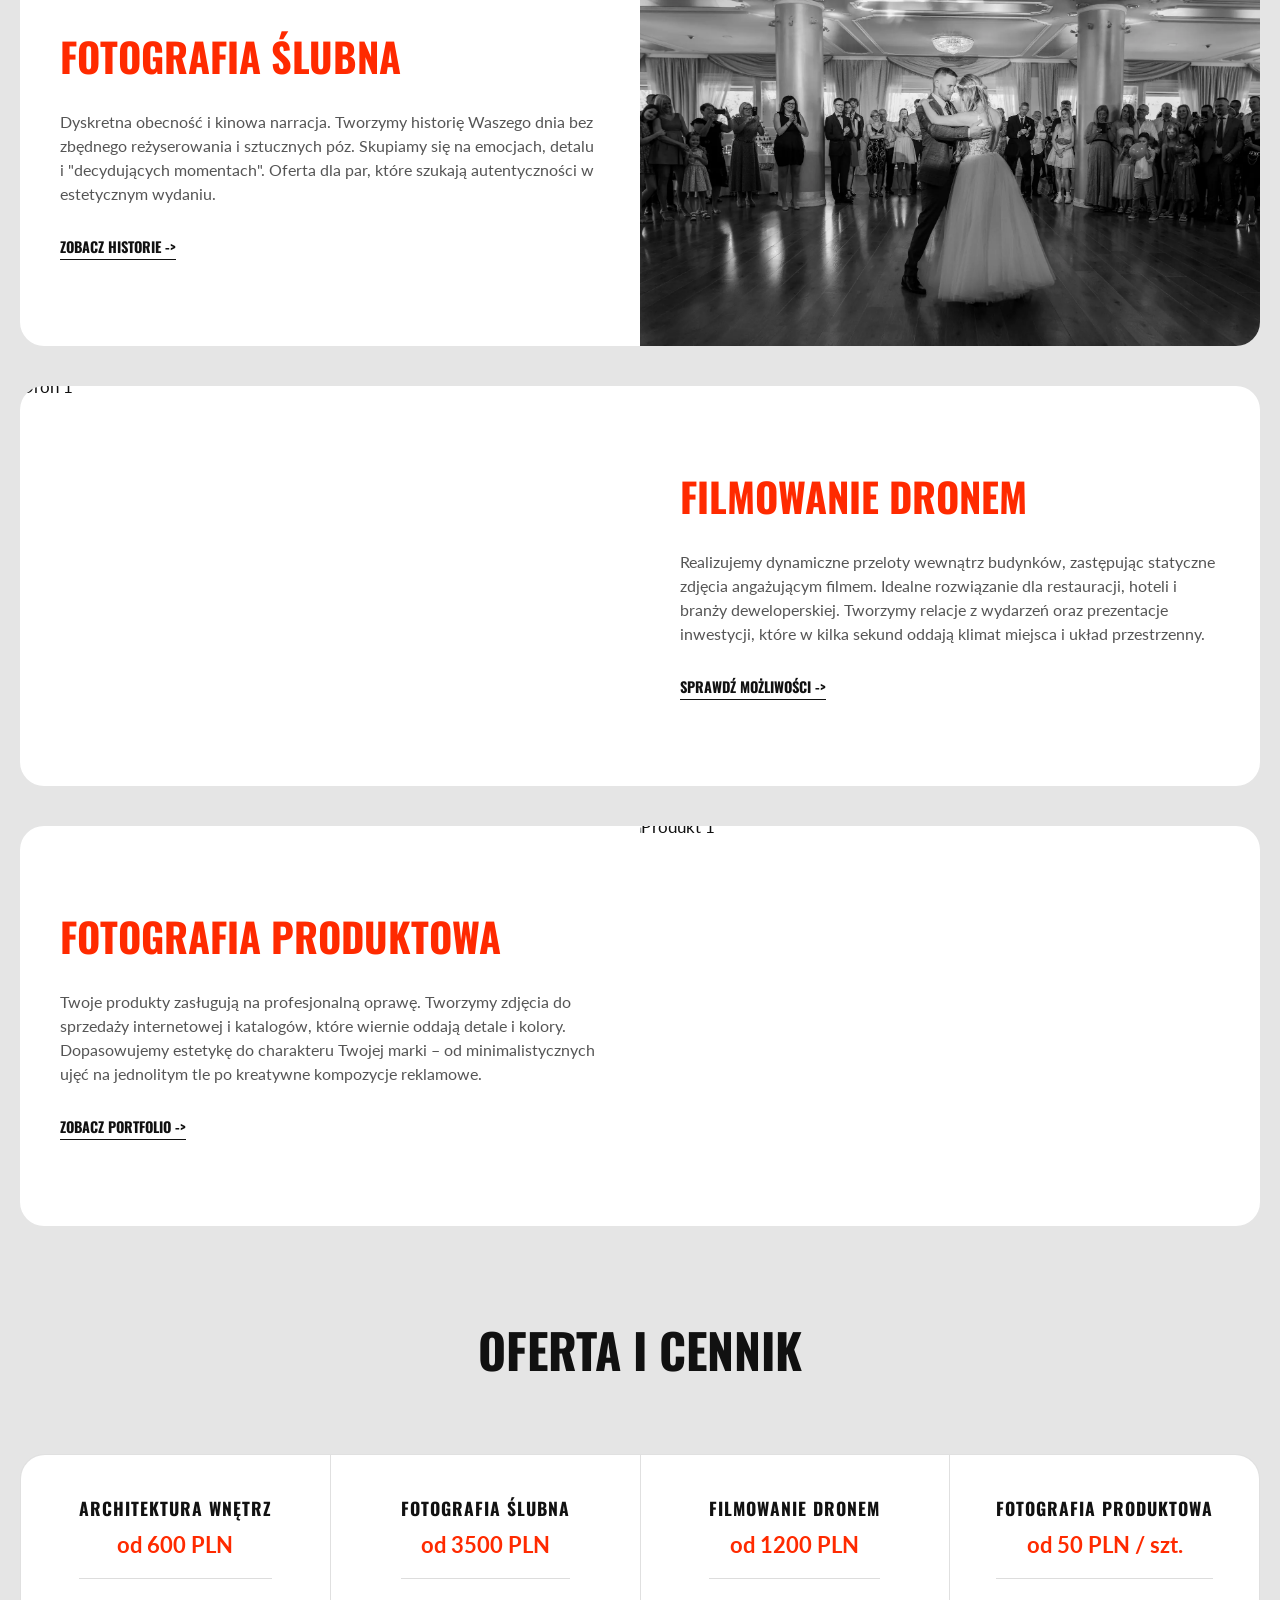
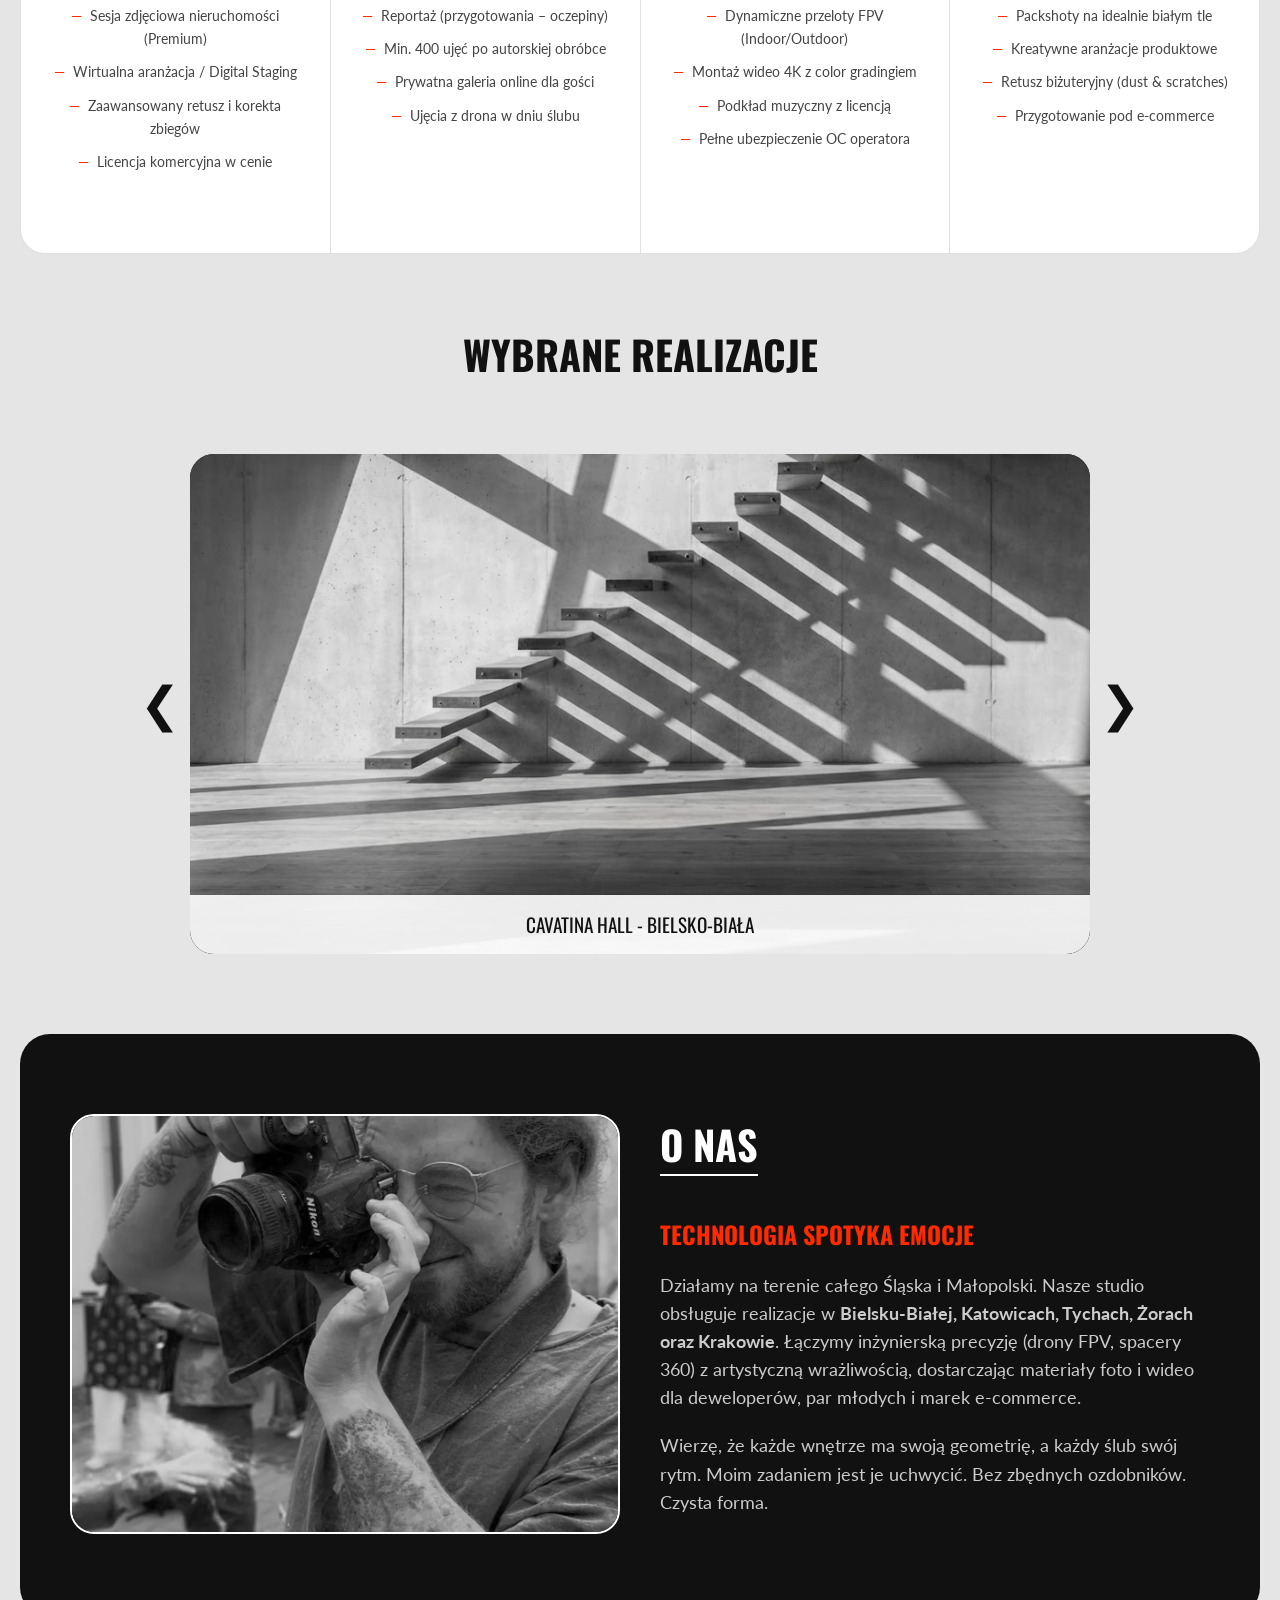
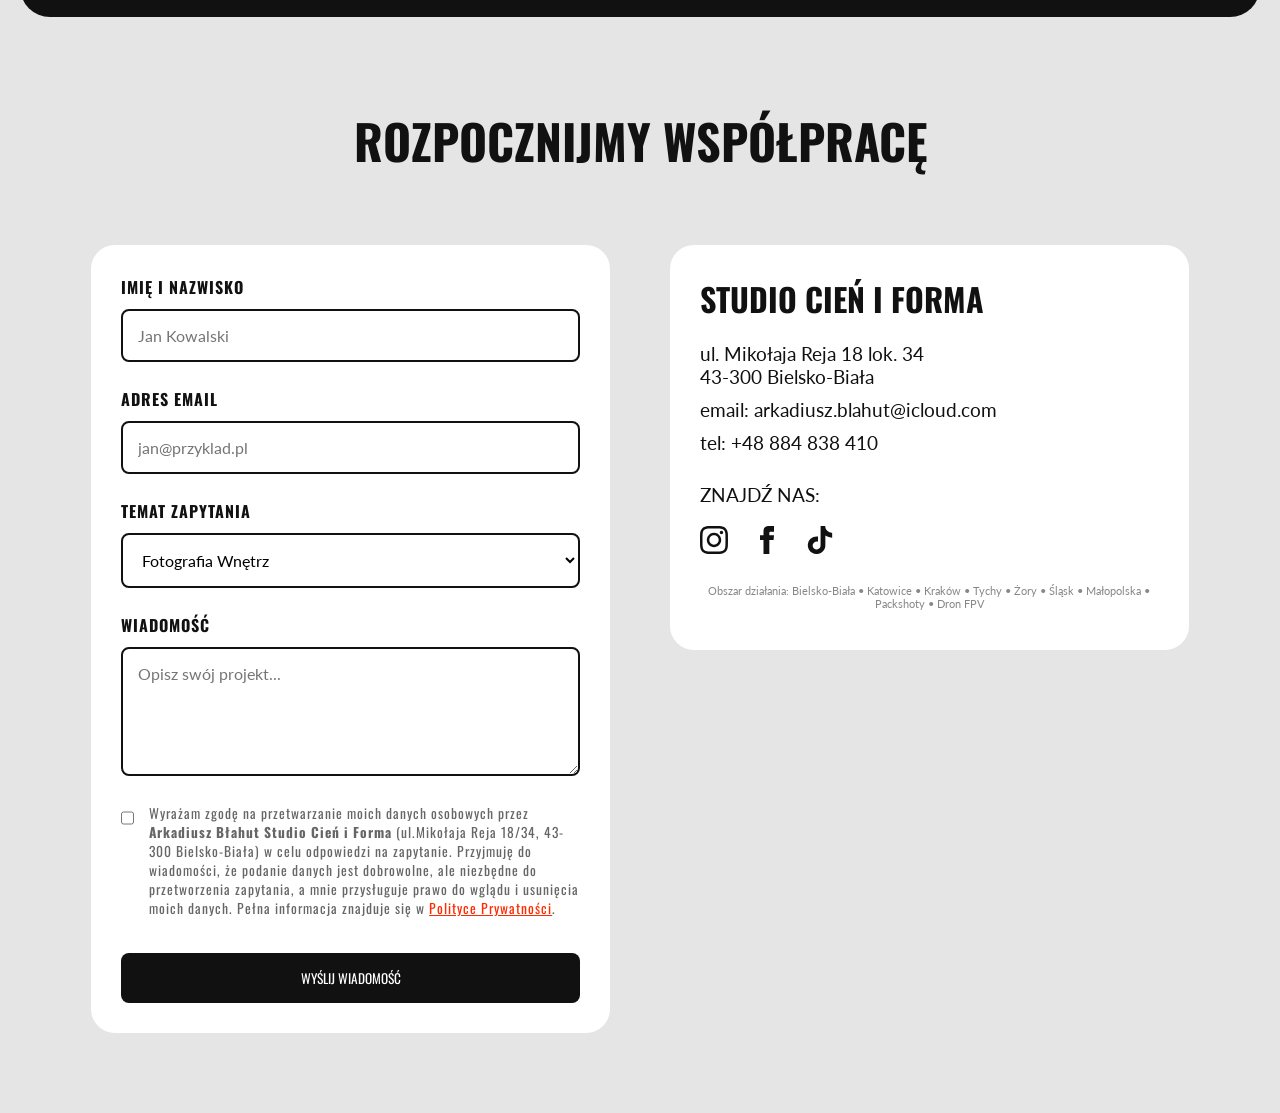
==== commit 2caad86e: "Add files via upload" ====
--- a/index.html
+++ b/index.html
@@ -3,13 +3,45 @@
 <head>
     <meta charset="UTF-8">
     <meta name="viewport" content="width=device-width, initial-scale=1.0">
-    <title>Studio Cień i Forma | Fotografia & Drony</title>
-    
+<title>Fotograf Bielsko-Biała | Dron FPV, Wnętrza i Śluby | Katowice, Kraków, Tychy</title>
+    <meta name="description" content="Studio Cień i Forma – Profesjonalny fotograf: Bielsko-Biała, Katowice, Tychy, Żory i Kraków. Specjalizacja: dron FPV, fotografia wnętrz, ślubna oraz produktowa (packshoty).">
     <link rel="stylesheet" href="css/style.css">
-
     <link rel="preconnect" href="https://fonts.googleapis.com">
     <link rel="preconnect" href="https://fonts.gstatic.com" crossorigin>
     <link href="https://fonts.googleapis.com/css2?family=Lato:wght@300;400&family=Oswald:wght@400;700&display=swap" rel="stylesheet">
+<link rel="stylesheet" href="style.css">
+<script type="application/ld+json">
+{
+  "@context": "https://schema.org",
+  "@graph": [
+    {
+      "@type": "LocalBusiness",
+      "@id": "https://twojadomena.pl/#organization",
+      "name": "Studio Cień i Forma",
+      "image": "https://twojadomena.pl/assets/images/logo.webp",
+      "telephone": "+48884838410",
+      "address": {
+        "@type": "PostalAddress",
+        "streetAddress": "ul. Mikołaja Reja 18 lok. 34",
+        "addressLocality": "Bielsko-Biała",
+        "postalCode": "43-300",
+        "addressCountry": "PL"
+      }
+    },
+    {
+      "@type": "Service",
+      "name": "Dron FPV Kraków i Katowice",
+      "description": "Dynamiczne ujęcia z lotu ptaka FPV dla branży eventowej i nieruchomości.",
+      "provider": { "@id": "https://twojadomena.pl/#organization" },
+      "areaServed": [
+        { "@type": "City", "name": "Kraków" }, 
+        { "@type": "City", "name": "Katowice" },
+        { "@type": "City", "name": "Bielsko-Biała" }
+      ]
+    }
+  ]
+}
+</script>
 </head>
 <body>
     <div class="bg-blobs">
@@ -20,7 +52,7 @@
     </div>
 
     <header class="main-header">
-    <img src="assets/images/logo.webp" alt="Studio Cień i Forma" class="logo-img">
+    <img src="assets/images/logo.webp" alt="Studio Cień i Forma - Arkadiusz Błahut - Fotograf i Operator Drona FPV" class="logo-img">
 </header>
 
 <nav class="desktop-menu">
@@ -40,6 +72,7 @@
         </div>
 
         <h1 class="editorial-title">
+            <span class="seo-hidden">Fotograf Katowice, Kraków, Bielsko-Biała - </span>
             PRZESTRZEŃ<br>
             DETAL<br>
             <span class="outlined-text">CHWILA</span>
@@ -92,7 +125,7 @@
             <p class="service-desc">
                 Nie robimy tylko zdjęć – budujemy wartość nieruchomości. 
                 Oferujemy <strong>wirtualną aranżację wnętrz</strong> (cyfrowe meblowanie) i fotografię architektury, która przyspiesza sprzedaż. 
-                Idealna geometria, naturalne światło i retusz klasy premium dla deweloperów i projektantów.
+                Idealna geometria, naturalne światło i retusz klasy premium dla deweloperów i projektantów. Realizujemy sesje w największych centrach biznesowych Śląska, od Bielska-Białej po serce Katowic.
             </p>
             <a href="#kontakt" class="outline-btn-small">Zobacz Realizacje -></a>
         </div>
@@ -251,7 +284,7 @@
                     <ul class="carousel-track">
                         <li class="carousel-slide current-slide">
                             <img src="assets/images/hero.webp" alt="Realizacja 1">
-                            <div class="carousel-caption">APARTAMENT WARSZAWA</div>
+                            <div class="carousel-caption">Cavatina Hall - Bielsko-Biała</div>
                         </li>
                         <li class="carousel-slide">
                             <img src="assets/images/hero.webp" alt="Realizacja 2">
@@ -275,14 +308,13 @@
         <section class="about-section" id="omnie">
             <div class="about-container">
                 <div class="about-image">
-                    <img src="assets/images/o-mnie.webp" alt="Portret fotografa" loading="lazy">
+                    <img src="assets/images/o-mnie.webp" alt="Arkadiusz Błahut - Studio Cień i Forma - Fotograf i operator drona FPV Bielsko-Biała, Katowice, Kraków" class="about-img">
                 </div>
-                <div class="about-text">
+            <div class="about-text">
                     <h2 class="section-title white-text">O NAS</h2>
                     <h3 class="about-subtitle">TECHNOLOGIA SPOTYKA EMOCJE</h3>
                     <p>
-                        Nie jestem typowym fotografem z aparatem na szyi. Jestem operatorem obrazu. 
-                        W mojej pracy łączę inżynierską precyzję (drony FPV, spacery 360) z artystyczną wrażliwością (światło, kompozycja).
+                        Działamy na terenie całego Śląska i Małopolski. Nasze studio obsługuje realizacje w <strong>Bielsku-Białej, Katowicach, Tychach, Żorach oraz Krakowie</strong>. Łączymy inżynierską precyzję (drony FPV, spacery 360) z artystyczną wrażliwością, dostarczając materiały foto i wideo dla deweloperów, par młodych i marek e-commerce.
                     </p>
                     <p>
                         Wierzę, że każde wnętrze ma swoją geometrię, a każdy ślub swój rytm. 
@@ -359,8 +391,11 @@
                 <path d="M12.525.02c1.31-.02 2.61-.01 3.91-.02.08 1.53.63 3.09 1.75 4.17 1.12 1.11 2.7 1.62 4.24 1.79v4.03c-1.44-.05-2.89-.35-4.2-.97-.57-.26-1.1-.59-1.62-.93-.01 2.92.01 5.84-.02 8.75-.08 1.4-.54 2.79-1.35 3.94-1.31 1.92-3.58 3.17-5.91 3.21-1.43.08-2.86-.31-4.08-1.03-2.02-1.19-3.44-3.37-3.65-5.71-.02-.5-.03-1-.01-1.49.18-1.9 1.12-3.72 2.58-4.96 1.66-1.44 3.98-2.13 6.15-1.72.02 1.48-.04 2.96-.04 4.44-.99-.32-2.15-.23-3.02.37-.63.41-1.11 1.04-1.36 1.75-.21.51-.15 1.07-.14 1.61.24 1.64 1.82 3.02 3.5 2.87 1.12-.01 2.19-.66 2.77-1.61.19-.33.4-.67.41-1.06.1-1.79.06-3.57.07-5.36.01-4.03-.01-8.05.02-12.07z"/>
             </svg>
         </a>
-    </div>
-</div>
+                    </div>
+                    <p style="font-size: 0.7rem; opacity: 0.5; margin-top: 30px; text-align: center; width: 100%;">
+                        Obszar działania: Bielsko-Biała • Katowice • Kraków • Tychy • Żory • Śląsk • Małopolska • Packshoty • Dron FPV
+                    </p>
+                </div>
                 </div>
             </div>
         </section>
@@ -368,8 +403,11 @@
     </main>
     <script src="js/main.js" defer></script>
     <div id="cookie-pill" class="cookie-pill-container">
-    <p>Używamy ciasteczek, aby strona „latała”. Szczegóły w <a href="polityka.html">Polityce Prywatności</a>.</p>
-    <button onclick="acceptCookies()">AKCEPTUJĘ</button>
+    <p>Używamy ciasteczek analitycznych, aby strona działała idealnie. Więcej w <a href="polityka.html">Polityce Prywatności</a>.</p>
+    <div style="display: flex; gap: 10px;">
+        <button onclick="manageCookies('accept')" style="background: var(--accent-color);">AKCEPTUJĘ</button>
+        <button onclick="manageCookies('reject')" style="background: transparent; border: 1px solid white; color: white;">ODRZUCAM</button>
+    </div>
 </div>
 </body>
 </html>
--- a/css/style.css
+++ b/css/style.css
@@ -1,3 +1,15 @@
+/* WKLEJ NA SAMEJ GÓRZE PLIKU: */
+:root {
+  --primary-color: #2c3e50;
+  --accent-color: #3498db;
+  --bg-light: #f5f8ff;
+}
+
+/* FRAGMENT PO (Twoje pierwsze style): */
+body {
+  margin: 0;
+  background-color: var(--bg-light);
+}
 html {
     scroll-behavior: smooth;
 }
@@ -476,10 +488,7 @@
 
 /* --- SEKCJA PORTFOLIO --- */
 .portfolio-section {
-    /* Było: padding: 60px 20px; */
-    /* Zmieniamy na: 0px góra, 20px boki, 60px dół */
-    padding: 0 20px 60px 20px; 
-    
+    padding: 0 20px 20px 20px; /* Zredukowano z 60px */
     border-bottom: none;
     background: transparent;
 }
@@ -545,12 +554,9 @@
     background-color: var(--text-color); 
     color: white;
     padding: 80px 50px; 
-    
-    /* KLUCZOWA ZMIANA: Szerokość idealnie dopasowana do bloku Hero (1560px) */
     width: calc(100% - 40px); 
     max-width: 1560px; 
-    margin: 80px auto 20px auto;
-    
+    margin: 20px auto 20px auto; /* Zredukowano z 80px */
     border-radius: 30px; 
     overflow: hidden; 
 }
@@ -950,12 +956,12 @@
 
 /* --- KOREKTA ODSTĘPU POD CENNIKIEM --- */
 .pricing-section {
-    padding-bottom: 100px !important; 
+    padding-bottom: 70px !important; 
 }
 
 #portfolio .section-title {
     margin-top: 0px !important;
-    margin-bottom: 80px !important;
+    margin-bottom: 70px !important;
 }
 
 /* Responsywność dla Mobile */
@@ -1156,13 +1162,26 @@
         align-items: center;     /* Zmusza podkreślenie (border-bottom) pod "O NAS" do wyśrodkowania */
     }
 
-    /* 6. FORMULARZ KONTAKTOWY */
+    /* 6. FORMULARZ KONTAKTOWY - POPRAWKA SZEROKOŚCI */
+    .contact-section {
+        padding: 60px 0; /* Usuwamy boczne paddingi sekcji, by nie dublować odstępów */
+    }
+
     .contact-container {
-        grid-template-columns: 1fr; /* Formularz i dane jeden pod drugim */
-        gap: 40px;
-    }
+        grid-template-columns: 1fr;
+        gap: 30px;
+        
+        /* KLUCZ: Ustawiamy taką samą logikę szerokości jak w Hero i About */
+        width: calc(100% - 40px); 
+        margin: 0 auto;
+        padding-left: 0 !important; /* Czyścimy dodatkowy padding z klasy .container */
+        padding-right: 0 !important;
+    }
+
     .contact-form, .contact-info {
-        padding: 20px; /* Mniej pustej przestrzeni wewnątrz czarnych boksów */
+        padding: 30px 20px; /* Wewnętrzne odstępy wewnątrz czarnych/białych boksów */
+        width: 100%;
+        border-radius: 20px;
     }
 }
 /* --- STYL DLA KLAUZULI RODO --- */
@@ -1256,4 +1275,15 @@
         gap: 15px;
     }
     .cookie-pill-container p { white-space: normal; }
+}
+/* --- SEO HELPER --- */
+.seo-hidden {
+    position: absolute;
+    width: 1px;
+    height: 1px;
+    padding: 0;
+    margin: -1px;
+    overflow: hidden;
+    clip: rect(0, 0, 0, 0);
+    border: 0;
 }
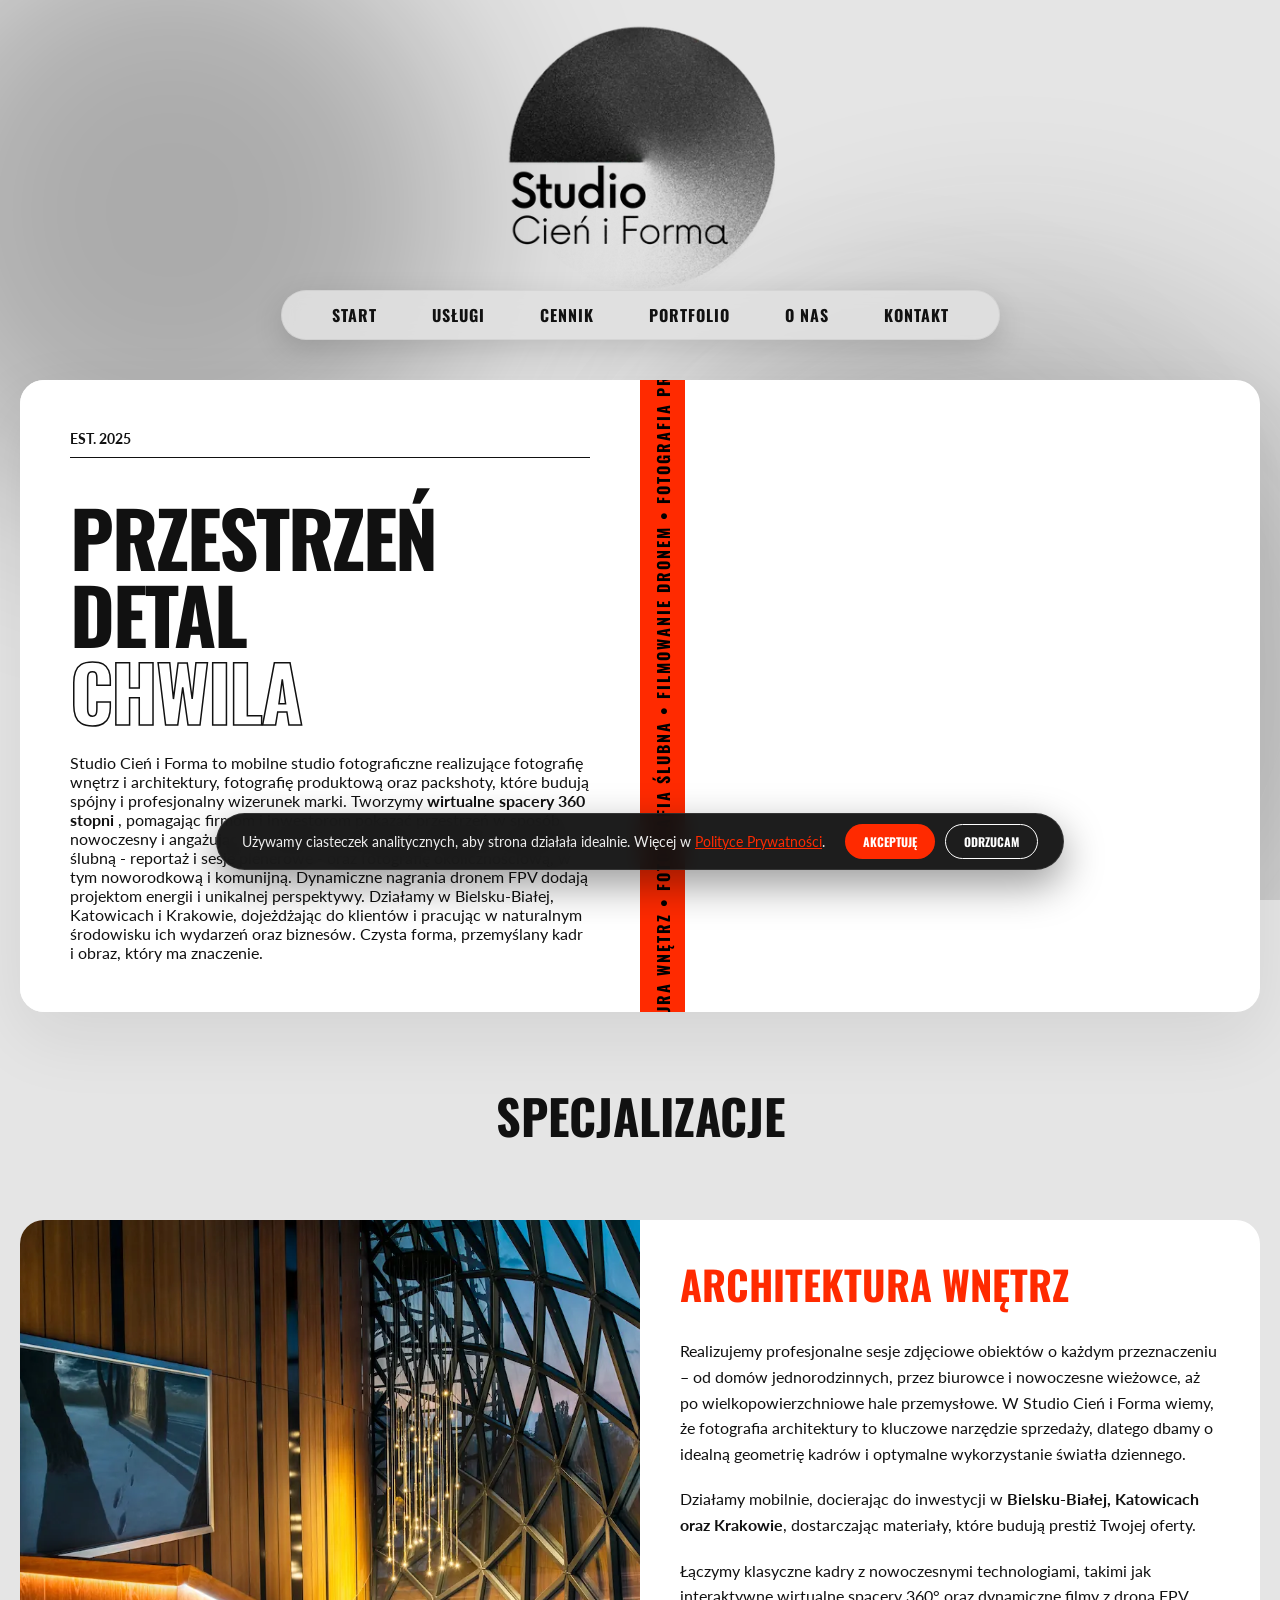
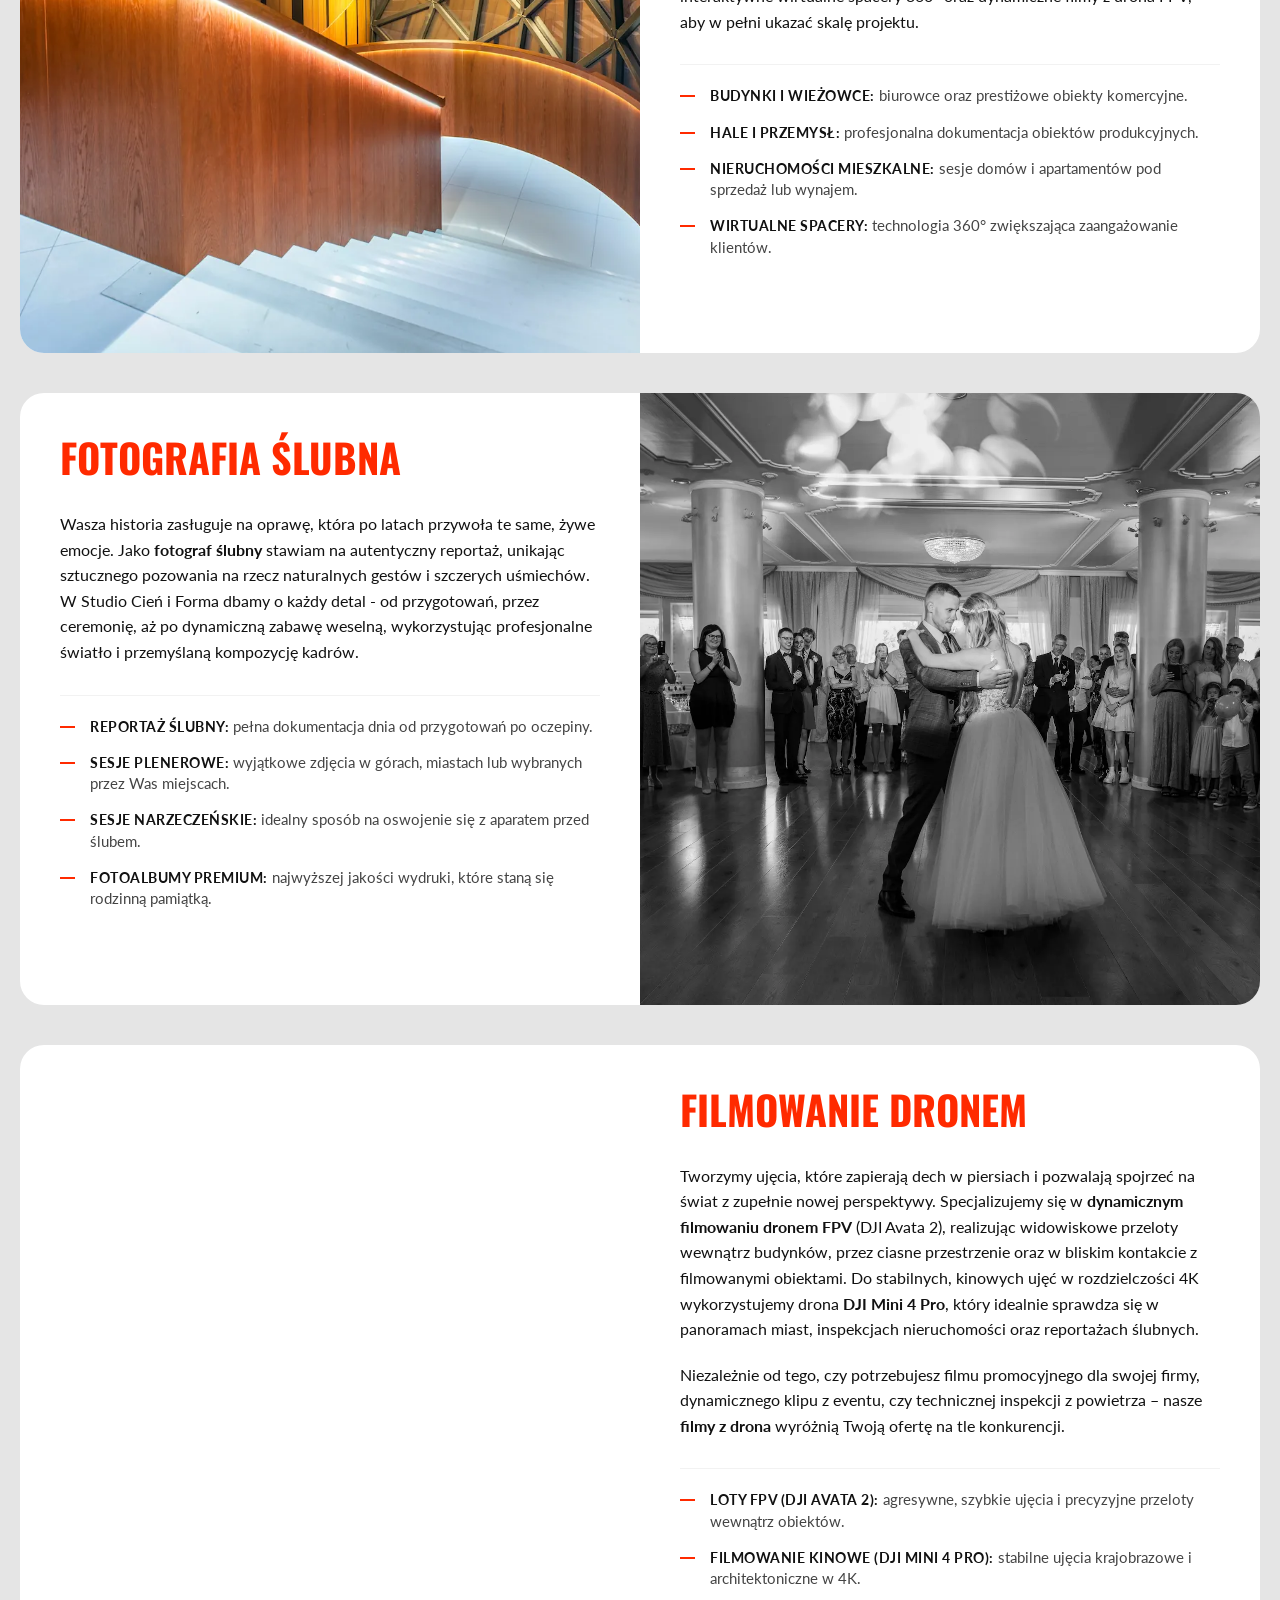
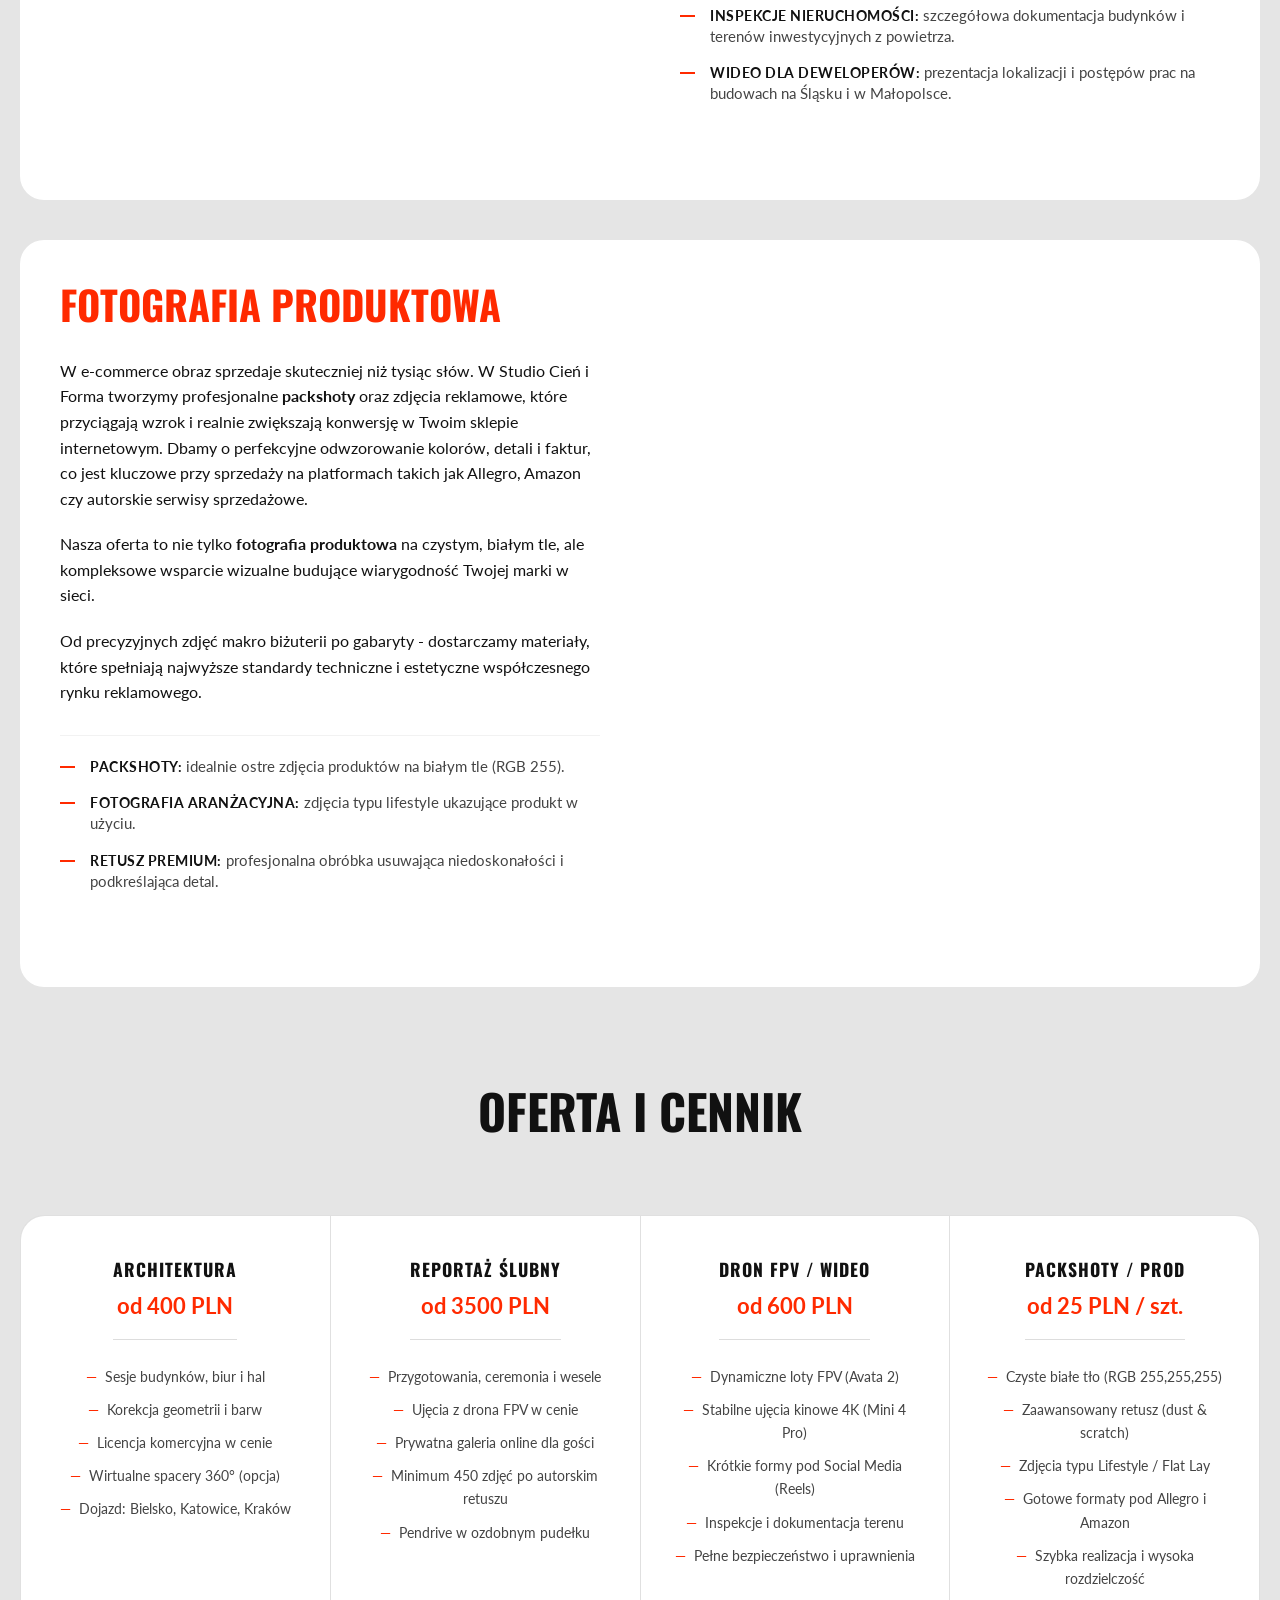
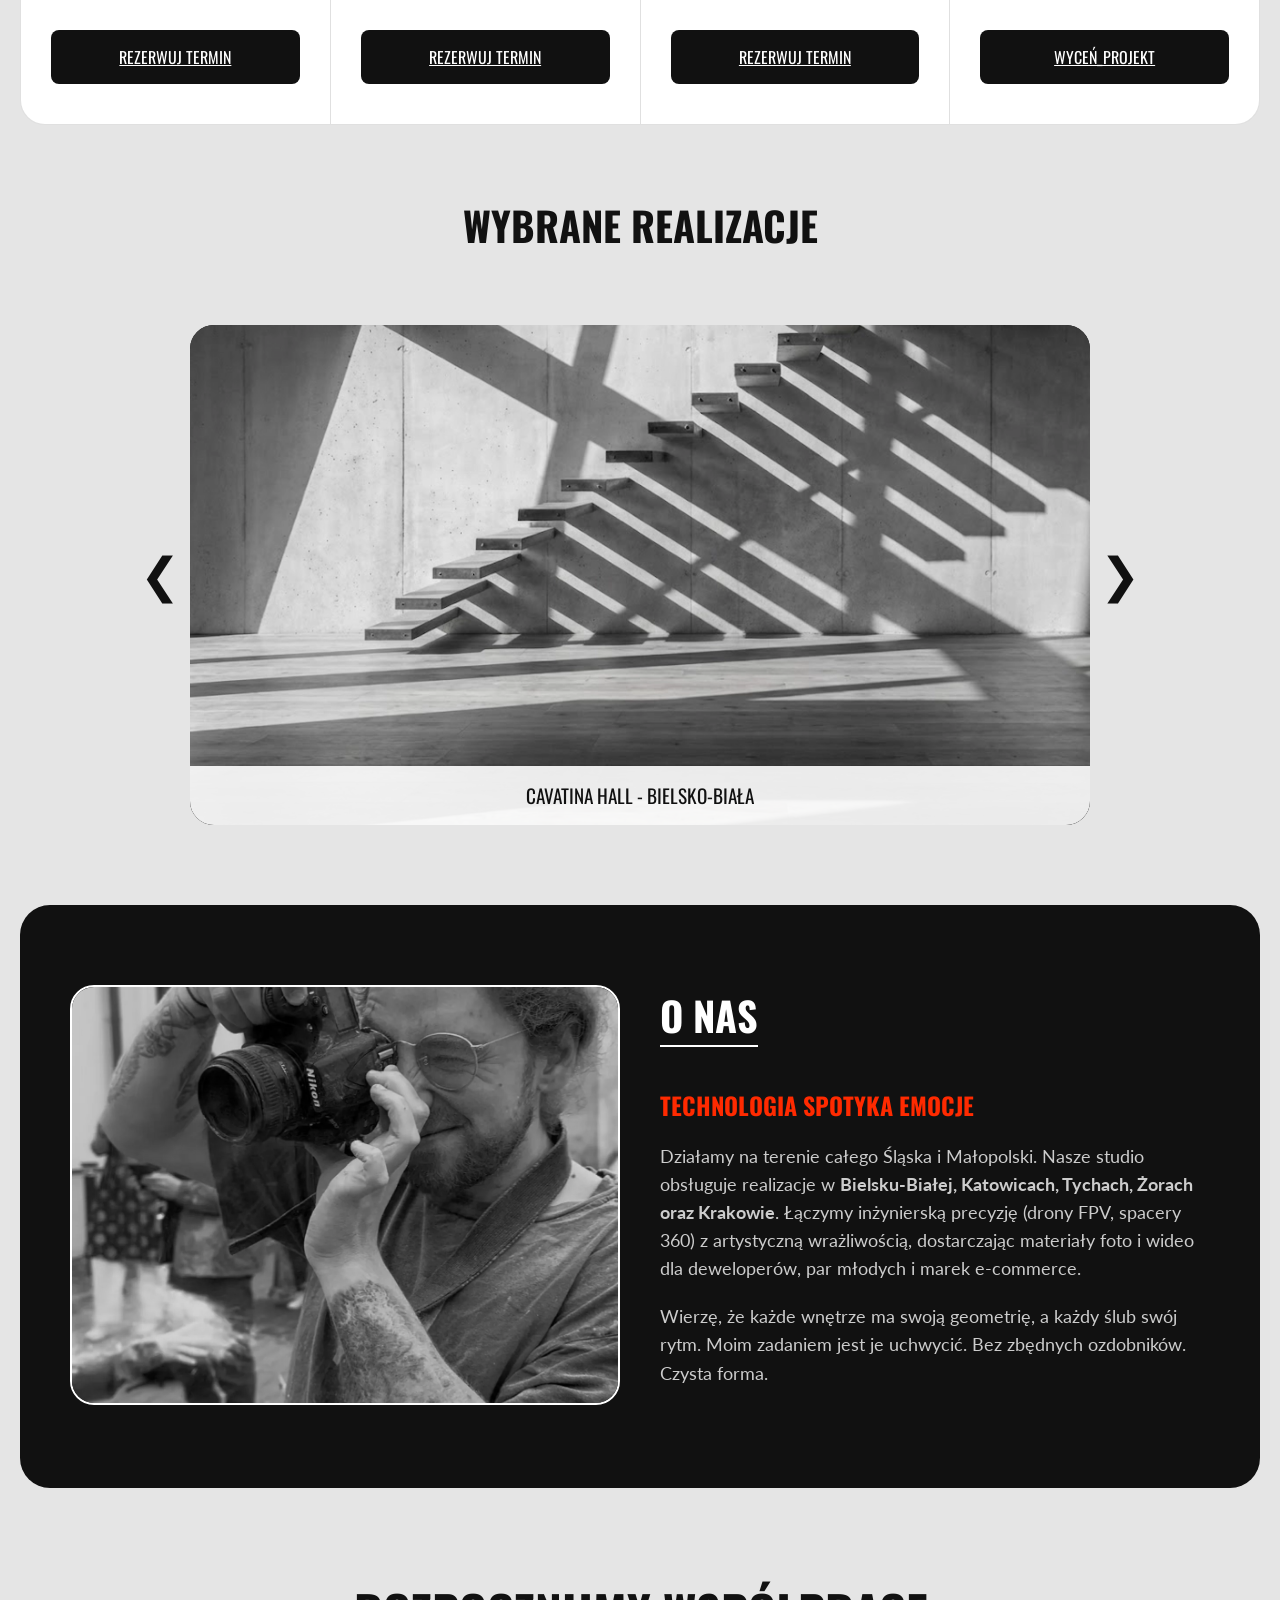
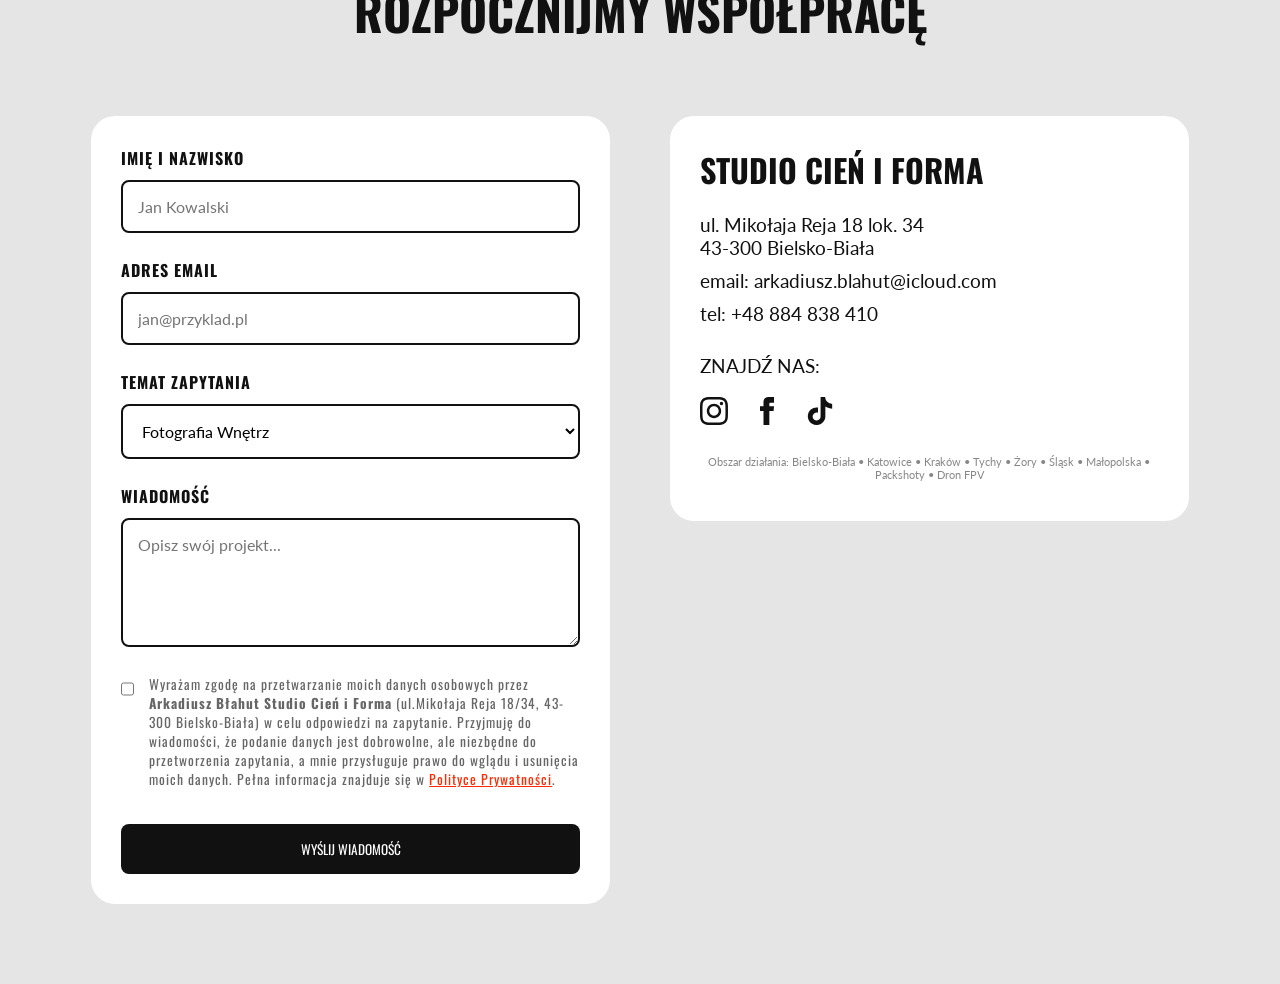
==== commit db454ce0: "Add files via upload" ====
--- a/index.html
+++ b/index.html
@@ -79,10 +79,7 @@
         </h1>
 
         <p class="editorial-desc">
-            Jedno studio, cztery perspektywy. 
-            Łączymy inżynierską precyzję w fotografii wnętrz i produktów z artystyczną wrażliwością w reportażu ślubnym. 
-            Specjalizujemy się w dynamicznych ujęciach dronowych FPV i statycznej kompozycji kadru. 
-            Kompleksowa wizja dla firm i klientów indywidualnych.
+            Studio Cień i Forma to mobilne studio fotograficzne realizujące fotografię wnętrz i architektury, fotografię produktową oraz packshoty, które budują spójny i profesjonalny wizerunek marki. Tworzymy <strong> wirtualne spacery 360 stopni </strong>, pomagając firmom i inwestorom pokazać przestrzeń w sposób nowoczesny i angażujący. W obszarze prywatnym oferujemy fotografię ślubną - reportaż i sesje plenerowe - oraz fotografię okolicznościową, w tym noworodkową i komunijną. Dynamiczne nagrania dronem FPV dodają projektom energii i unikalnej perspektywy. Działamy w Bielsku-Białej, Katowicach i Krakowie, dojeżdżając do klientów i pracując w naturalnym środowisku ich wydarzeń oraz biznesów. Czysta forma, przemyślany kadr i obraz, który ma znaczenie.
         </p>
     </div>
 
@@ -120,28 +117,44 @@
                 </button>
             </div>
         </div>
-      <div class="service-text-col">
-            <h3>ARCHITEKTURA WNĘTRZ</h3>
-            <p class="service-desc">
-                Nie robimy tylko zdjęć – budujemy wartość nieruchomości. 
-                Oferujemy <strong>wirtualną aranżację wnętrz</strong> (cyfrowe meblowanie) i fotografię architektury, która przyspiesza sprzedaż. 
-                Idealna geometria, naturalne światło i retusz klasy premium dla deweloperów i projektantów. Realizujemy sesje w największych centrach biznesowych Śląska, od Bielska-Białej po serce Katowic.
-            </p>
-            <a href="#kontakt" class="outline-btn-small">Zobacz Realizacje -></a>
-        </div>
+      <div class="service-text-col service-info">
+                        <h3>ARCHITEKTURA WNĘTRZ</h3>
+                        <div class="service-description">
+                            <p class="service-text">
+                                Realizujemy profesjonalne sesje zdjęciowe obiektów o każdym przeznaczeniu – od domów jednorodzinnych, przez biurowce i nowoczesne wieżowce, aż po wielkopowierzchniowe hale przemysłowe. W Studio Cień i Forma wiemy, że fotografia architektury to kluczowe narzędzie sprzedaży, dlatego dbamy o idealną geometrię kadrów i optymalne wykorzystanie światła dziennego. 
+                            </p>      
+                            <p class="service-text">
+                                Działamy mobilnie, docierając do inwestycji w <strong>Bielsku-Białej, Katowicach oraz Krakowie</strong>, dostarczając materiały, które budują prestiż Twojej oferty. 
+                            </p>
+                            <p class="service-text">
+                                Łączymy klasyczne kadry z nowoczesnymi technologiami, takimi jak interaktywne wirtualne spacery 360° oraz dynamiczne filmy z drona FPV, aby w pełni ukazać skalę projektu.
+                            </p>
+                            
+                            <ul class="service-details">
+                                <li><strong>Budynki i wieżowce:</strong> biurowce oraz prestiżowe obiekty komercyjne.</li>
+                                <li><strong>Hale i przemysł:</strong> profesjonalna dokumentacja obiektów produkcyjnych.</li>
+                                <li><strong>Nieruchomości mieszkalne:</strong> sesje domów i apartamentów pod sprzedaż lub wynajem.</li>
+                                <li><strong>Wirtualne spacery:</strong> technologia 360° zwiększająca zaangażowanie klientów.</li>
+                            </ul>
+                        </div>
+                    </div>
     </div>
 
     <div class="service-row">
         
-        <div class="service-text-col">
-            <h3>FOTOGRAFIA ŚLUBNA</h3>
-            <p class="service-desc">
-                Dyskretna obecność i kinowa narracja. Tworzymy historię Waszego dnia bez zbędnego reżyserowania i sztucznych póz. 
-                Skupiamy się na emocjach, detalu i "decydujących momentach". 
-                Oferta dla par, które szukają autentyczności w estetycznym wydaniu.
-            </p>
-            <a href="#kontakt" class="outline-btn-small">Zobacz Historie -></a>
-        </div>
+        <div class="service-text-col service-info">
+                        <h3>FOTOGRAFIA ŚLUBNA</h3>
+                        <div class="service-description">
+                            <p class="service-text">
+                                Wasza historia zasługuje na oprawę, która po latach przywoła te same, żywe emocje. Jako <strong>fotograf ślubny</strong> stawiam na autentyczny reportaż, unikając sztucznego pozowania na rzecz naturalnych gestów i szczerych uśmiechów. W Studio Cień i Forma dbamy o każdy detal - od przygotowań, przez ceremonię, aż po dynamiczną zabawę weselną, wykorzystując profesjonalne światło i przemyślaną kompozycję kadrów.
+                            </p>                                                                      
+                            <ul class="service-details">
+                                <li><strong>Reportaż ślubny:</strong> pełna dokumentacja dnia od przygotowań po oczepiny.</li>
+                                <li><strong>Sesje plenerowe:</strong> wyjątkowe zdjęcia w górach, miastach lub wybranych przez Was miejscach.</li>
+                                <li><strong>Sesje narzeczeńskie:</strong> idealny sposób na oswojenie się z aparatem przed ślubem.</li><li><strong>Fotoalbumy premium:</strong> najwyższej jakości wydruki, które staną się rodzinną pamiątką.</li>
+                            </ul>
+                        </div>
+                    </div>
         
         <div class="service-img-col">
         <div class="mini-carousel" id="carousel-sluby">
@@ -180,27 +193,46 @@
                 </button>
             </div>
         </div>
-        <div class="service-text-col">
-            <h3>FILMOWANIE DRONEM</h3>
-            <p class="service-desc">
-                Realizujemy dynamiczne przeloty wewnątrz budynków, zastępując statyczne zdjęcia angażującym filmem. 
-                Idealne rozwiązanie dla restauracji, hoteli i branży deweloperskiej. 
-                Tworzymy relacje z wydarzeń oraz prezentacje inwestycji, które w kilka sekund oddają klimat miejsca i układ przestrzenny.
-            </p>
-            <a href="#kontakt" class="outline-btn-small">Sprawdź Możliwości -></a>
-        </div>
+        <div class="service-text-col service-info">
+                        <h3>FILMOWANIE DRONEM</h3>
+                        <div class="service-description">
+                            <p class="service-text">
+                                Tworzymy ujęcia, które zapierają dech w piersiach i pozwalają spojrzeć na świat z zupełnie nowej perspektywy. Specjalizujemy się w <strong>dynamicznym filmowaniu dronem FPV</strong> (DJI Avata 2), realizując widowiskowe przeloty wewnątrz budynków, przez ciasne przestrzenie oraz w bliskim kontakcie z filmowanymi obiektami. Do stabilnych, kinowych ujęć w rozdzielczości 4K wykorzystujemy drona <strong>DJI Mini 4 Pro</strong>, który idealnie sprawdza się w panoramach miast, inspekcjach nieruchomości oraz reportażach ślubnych.
+                            </p>                           
+                            <p class="service-text">
+                                Niezależnie od tego, czy potrzebujesz filmu promocyjnego dla swojej firmy, dynamicznego klipu z eventu, czy technicznej inspekcji z powietrza – nasze <strong>filmy z drona</strong> wyróżnią Twoją ofertę na tle konkurencji.
+                            </p>
+                            
+                            <ul class="service-details">
+                                <li><strong>Loty FPV (DJI Avata 2):</strong> agresywne, szybkie ujęcia i precyzyjne przeloty wewnątrz obiektów.</li>
+                                <li><strong>Filmowanie kinowe (DJI Mini 4 Pro):</strong> stabilne ujęcia krajobrazowe i architektoniczne w 4K.</li>
+                                <li><strong>Inspekcje nieruchomości:</strong> szczegółowa dokumentacja budynków i terenów inwestycyjnych z powietrza.</li>
+                                <li><strong>Wideo dla deweloperów:</strong> prezentacja lokalizacji i postępów prac na budowach na Śląsku i w Małopolsce.</li>
+                            </ul>
+                        </div>
+                    </div>
     </div>
 
     <div class="service-row">
-       <div class="service-text-col">
-            <h3>FOTOGRAFIA PRODUKTOWA</h3>
-            <p class="service-desc">
-                Twoje produkty zasługują na profesjonalną oprawę. 
-                Tworzymy zdjęcia do sprzedaży internetowej i katalogów, które wiernie oddają detale i kolory. 
-                Dopasowujemy estetykę do charakteru Twojej marki – od minimalistycznych ujęć na jednolitym tle po kreatywne kompozycje reklamowe.
-            </p>
-            <a href="#kontakt" class="outline-btn-small">Zobacz Portfolio -></a>
-        </div>
+       <div class="service-text-col service-info">
+                        <h3>FOTOGRAFIA PRODUKTOWA</h3>
+                        <div class="service-description">
+                            <p class="service-text">
+                                W e-commerce obraz sprzedaje skuteczniej niż tysiąc słów. W Studio Cień i Forma tworzymy profesjonalne <strong>packshoty</strong> oraz zdjęcia reklamowe, które przyciągają wzrok i realnie zwiększają konwersję w Twoim sklepie internetowym. Dbamy o perfekcyjne odwzorowanie kolorów, detali i faktur, co jest kluczowe przy sprzedaży na platformach takich jak Allegro, Amazon czy autorskie serwisy sprzedażowe. 
+                            </p>
+                            <p class="service-text">
+                                Nasza oferta to nie tylko <strong>fotografia produktowa</strong> na czystym, białym tle, ale kompleksowe wsparcie wizualne budujące wiarygodność Twojej marki w sieci. 
+                            </p>
+                            <p class="service-text">
+                                Od precyzyjnych zdjęć makro biżuterii po gabaryty - dostarczamy materiały, które spełniają najwyższe standardy techniczne i estetyczne współczesnego rynku reklamowego.
+                            </p>               
+                            <ul class="service-details">
+                                <li><strong>Packshoty:</strong> idealnie ostre zdjęcia produktów na białym tle (RGB 255).</li>
+                                <li><strong>Fotografia aranżacyjna:</strong> zdjęcia typu lifestyle ukazujące produkt w użyciu.</li>
+                                <li><strong>Retusz premium:</strong> profesjonalna obróbka usuwająca niedoskonałości i podkreślająca detal.</li>
+                            </ul>
+                        </div>
+                    </div>
         <div class="service-img-col">
             <div class="mini-carousel" id="carousel-produktowe">
                 <img src="https://picsum.photos/id/250/800/600" alt="Produkt 1" class="mini-slide active">
@@ -221,58 +253,66 @@
     <h2 class="section-title centered-title">OFERTA I CENNIK</h2>
     
     <div class="pricing-grid">
-        <div class="pricing-item">
-            <div class="pricing-header">
-                <h3>ARCHITEKTURA WNĘTRZ</h3>
-                <span class="price-tag">od 600 PLN</span>
-            </div>
-            <ul class="pricing-features">
-                <li>Sesja zdjęciowa nieruchomości (Premium)</li>
-                <li>Wirtualna aranżacja / Digital Staging</li>
-                <li>Zaawansowany retusz i korekta zbiegów</li>
-                <li>Licencja komercyjna w cenie</li>
-            </ul>
-        </div>
-
-        <div class="pricing-item">
-            <div class="pricing-header">
-                <h3>FOTOGRAFIA ŚLUBNA</h3>
-                <span class="price-tag">od 3500 PLN</span>
-            </div>
-            <ul class="pricing-features">
-                <li>Reportaż (przygotowania – oczepiny)</li>
-                <li>Min. 400 ujęć po autorskiej obróbce</li>
-                <li>Prywatna galeria online dla gości</li>
-                <li>Ujęcia z drona w dniu ślubu</li>
-            </ul>
-        </div>
-
-        <div class="pricing-item">
-            <div class="pricing-header">
-                <h3>FILMOWANIE DRONEM</h3>
-                <span class="price-tag">od 1200 PLN</span>
-            </div>
-            <ul class="pricing-features">
-                <li>Dynamiczne przeloty FPV (Indoor/Outdoor)</li>
-                <li>Montaż wideo 4K z color gradingiem</li>
-                <li>Podkład muzyczny z licencją</li>
-                <li>Pełne ubezpieczenie OC operatora</li>
-            </ul>
-        </div>
-
-        <div class="pricing-item">
-            <div class="pricing-header">
-                <h3>FOTOGRAFIA PRODUKTOWA</h3>
-                <span class="price-tag">od 50 PLN / szt.</span>
-            </div>
-            <ul class="pricing-features">
-                <li>Packshoty na idealnie białym tle</li>
-                <li>Kreatywne aranżacje produktowe</li>
-                <li>Retusz biżuteryjny (dust & scratches)</li>
-                <li>Przygotowanie pod e-commerce</li>
-            </ul>
-        </div>
-    </div>
+                <div class="pricing-item">
+                    <div class="pricing-header">
+                        <h3>ARCHITEKTURA</h3>
+                        <div class="price-tag">od 400 PLN</div>
+                    </div>
+                    <ul class="pricing-features">
+                        <li>Sesje budynków, biur i hal</li>
+                        <li>Korekcja geometrii i barw</li>
+                        <li>Licencja komercyjna w cenie</li>
+                        <li>Wirtualne spacery 360° (opcja)</li>
+                        <li>Dojazd: Bielsko, Katowice, Kraków</li>
+                    </ul>
+                    <a href="#contact" class="submit-btn">REZERWUJ TERMIN</a>
+                </div>
+
+                <div class="pricing-item">
+                    <div class="pricing-header">
+                        <h3>REPORTAŻ ŚLUBNY</h3>
+                        <div class="price-tag">od 3500 PLN</div>
+                    </div>
+                    <ul class="pricing-features">
+                        <li>Przygotowania, ceremonia i wesele</li>
+                        <li>Ujęcia z drona FPV w cenie</li>
+                        <li>Prywatna galeria online dla gości</li>
+                        <li>Minimum 450 zdjęć po autorskim retuszu</li>
+                        <li>Pendrive w ozdobnym pudełku</li>
+                    </ul>
+                    <a href="#contact" class="submit-btn">REZERWUJ TERMIN</a>
+                </div>
+
+                <div class="pricing-item">
+                    <div class="pricing-header">
+                        <h3>DRON FPV / WIDEO</h3>
+                        <div class="price-tag">od 600 PLN</div>
+                    </div>
+                    <ul class="pricing-features">
+                        <li>Dynamiczne loty FPV (Avata 2)</li>
+                        <li>Stabilne ujęcia kinowe 4K (Mini 4 Pro)</li>
+                        <li>Krótkie formy pod Social Media (Reels)</li>
+                        <li>Inspekcje i dokumentacja terenu</li>
+                        <li>Pełne bezpieczeństwo i uprawnienia</li>
+                    </ul>
+                    <a href="#contact" class="submit-btn">REZERWUJ TERMIN</a>
+                </div>
+
+                <div class="pricing-item">
+                    <div class="pricing-header">
+                        <h3>PACKSHOTY / PROD</h3>
+                        <div class="price-tag">od 25 PLN / szt.</div>
+                    </div>
+                    <ul class="pricing-features">
+                        <li>Czyste białe tło (RGB 255,255,255)</li>
+                        <li>Zaawansowany retusz (dust & scratch)</li>
+                        <li>Zdjęcia typu Lifestyle / Flat Lay</li>
+                        <li>Gotowe formaty pod Allegro i Amazon</li>
+                        <li>Szybka realizacja i wysoka rozdzielczość</li>
+                    </ul>
+                    <a href="#contact" class="submit-btn">WYCEŃ_PROJEKT</a>
+                </div>
+            </div>
 </section>
         <section class="portfolio-section container" id="portfolio">
             <h2 class="section-title">Wybrane Realizacje</h2>
--- a/css/style.css
+++ b/css/style.css
@@ -1286,4 +1286,59 @@
     overflow: hidden;
     clip: rect(0, 0, 0, 0);
     border: 0;
+}
+/* --- ODSTĘPY DLA NOWEGO TEKSTU --- */
+.service-text {
+    margin-bottom: 20px !important; /* Wymusza przerwę między akapitami */
+    line-height: 1.6;
+}
+.service-description {
+    margin-bottom: 25px;
+}
+/* =======================================================
+   STYLIZACJA LISTY - ZAMIANA KROPEK NA KRESKI
+   ======================================================= */
+
+.service-details {
+    list-style: none !important; /* To całkowicie usuwa czarne kropki */
+    padding: 0 !important;
+    margin: 30px 0 !important;
+    border-top: 1px solid rgba(0, 0, 0, 0.05); /* Bardzo subtelna linia oddzielająca */
+    padding-top: 20px !important;
+}
+
+.service-details li {
+    position: relative;
+    padding-left: 30px !important; /* Miejsce na nową kreskę */
+    margin-bottom: 15px !important;
+    font-size: 0.95rem;
+    color: #444;
+    text-align: left;
+    line-height: 1.4;
+}
+
+/* Tworzymy nową ikonę: minimalistyczna pozioma kreska */
+.service-details li::before {
+    content: "";
+    position: absolute;
+    left: 0;
+    top: 10px; /* Centrowanie w pionie względem tekstu */
+    width: 15px; /* Długość kreski */
+    height: 2px; /* Grubość kreski */
+    background-color: var(--accent-color); /* Używa Twojego koloru #FF2A00 */
+    transition: all 0.3s ease;
+}
+
+/* EFEKT HOVER: Kreska wydłuża się, gdy najedziesz myszką na punkt listy */
+.service-details li:hover::before {
+    width: 25px;
+    background-color: #000; /* Kreska zmienia kolor na czarny przy najechaniu */
+}
+
+.service-details li strong {
+    color: #111;
+    font-weight: 700;
+    text-transform: uppercase;
+    font-size: 0.85rem;
+    letter-spacing: 0.5px;
 }
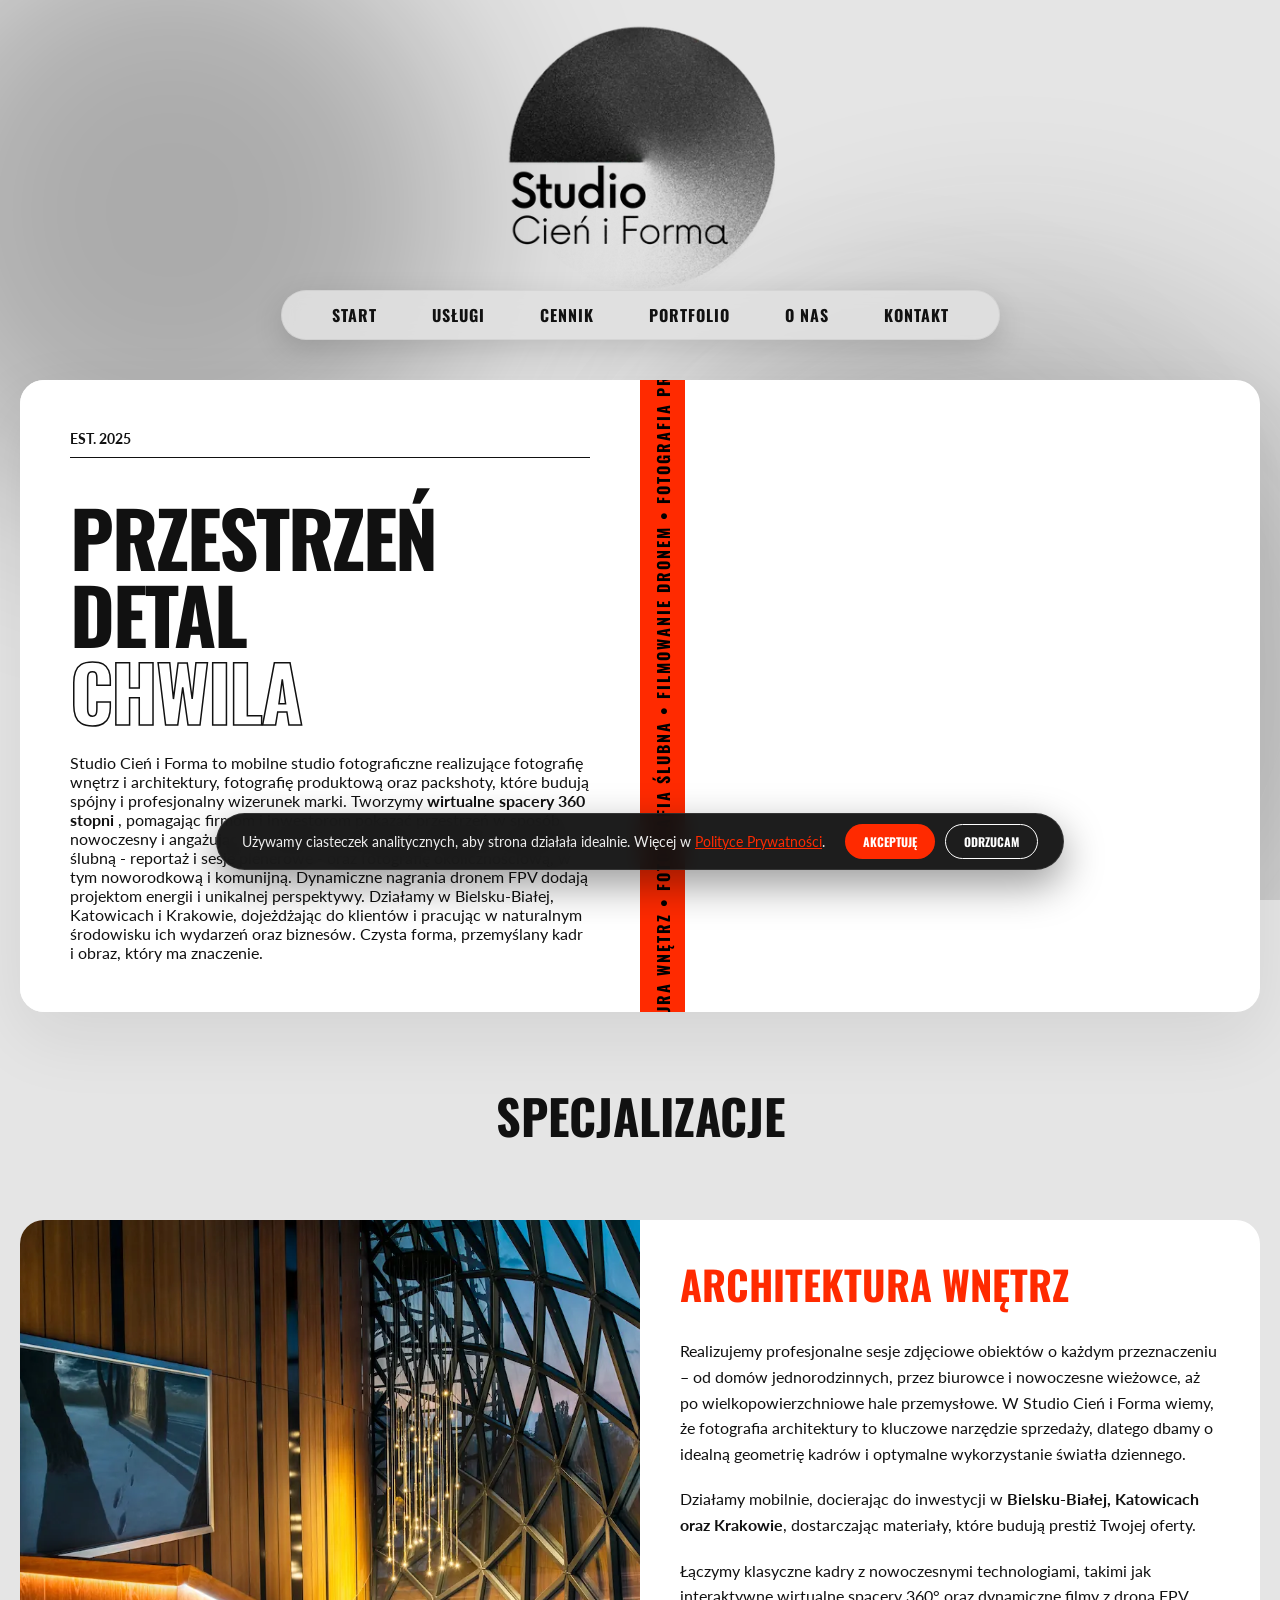
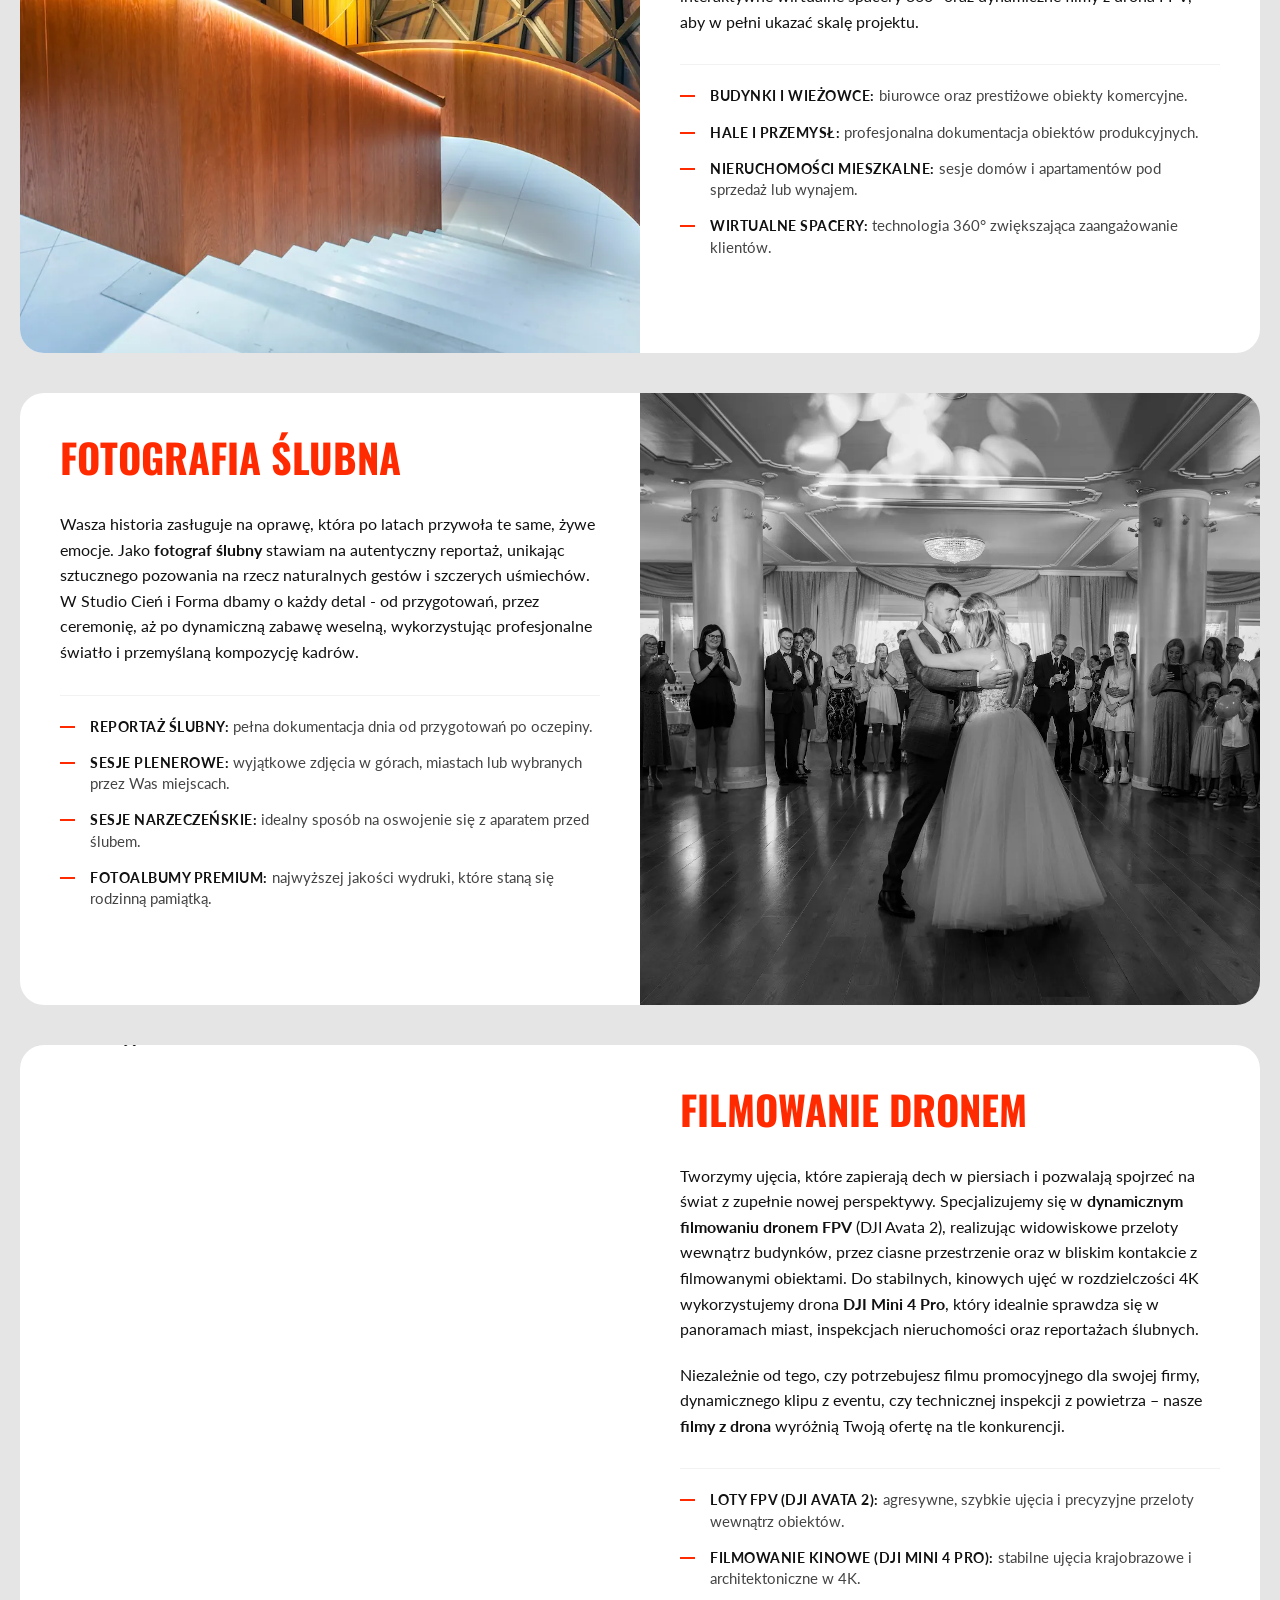
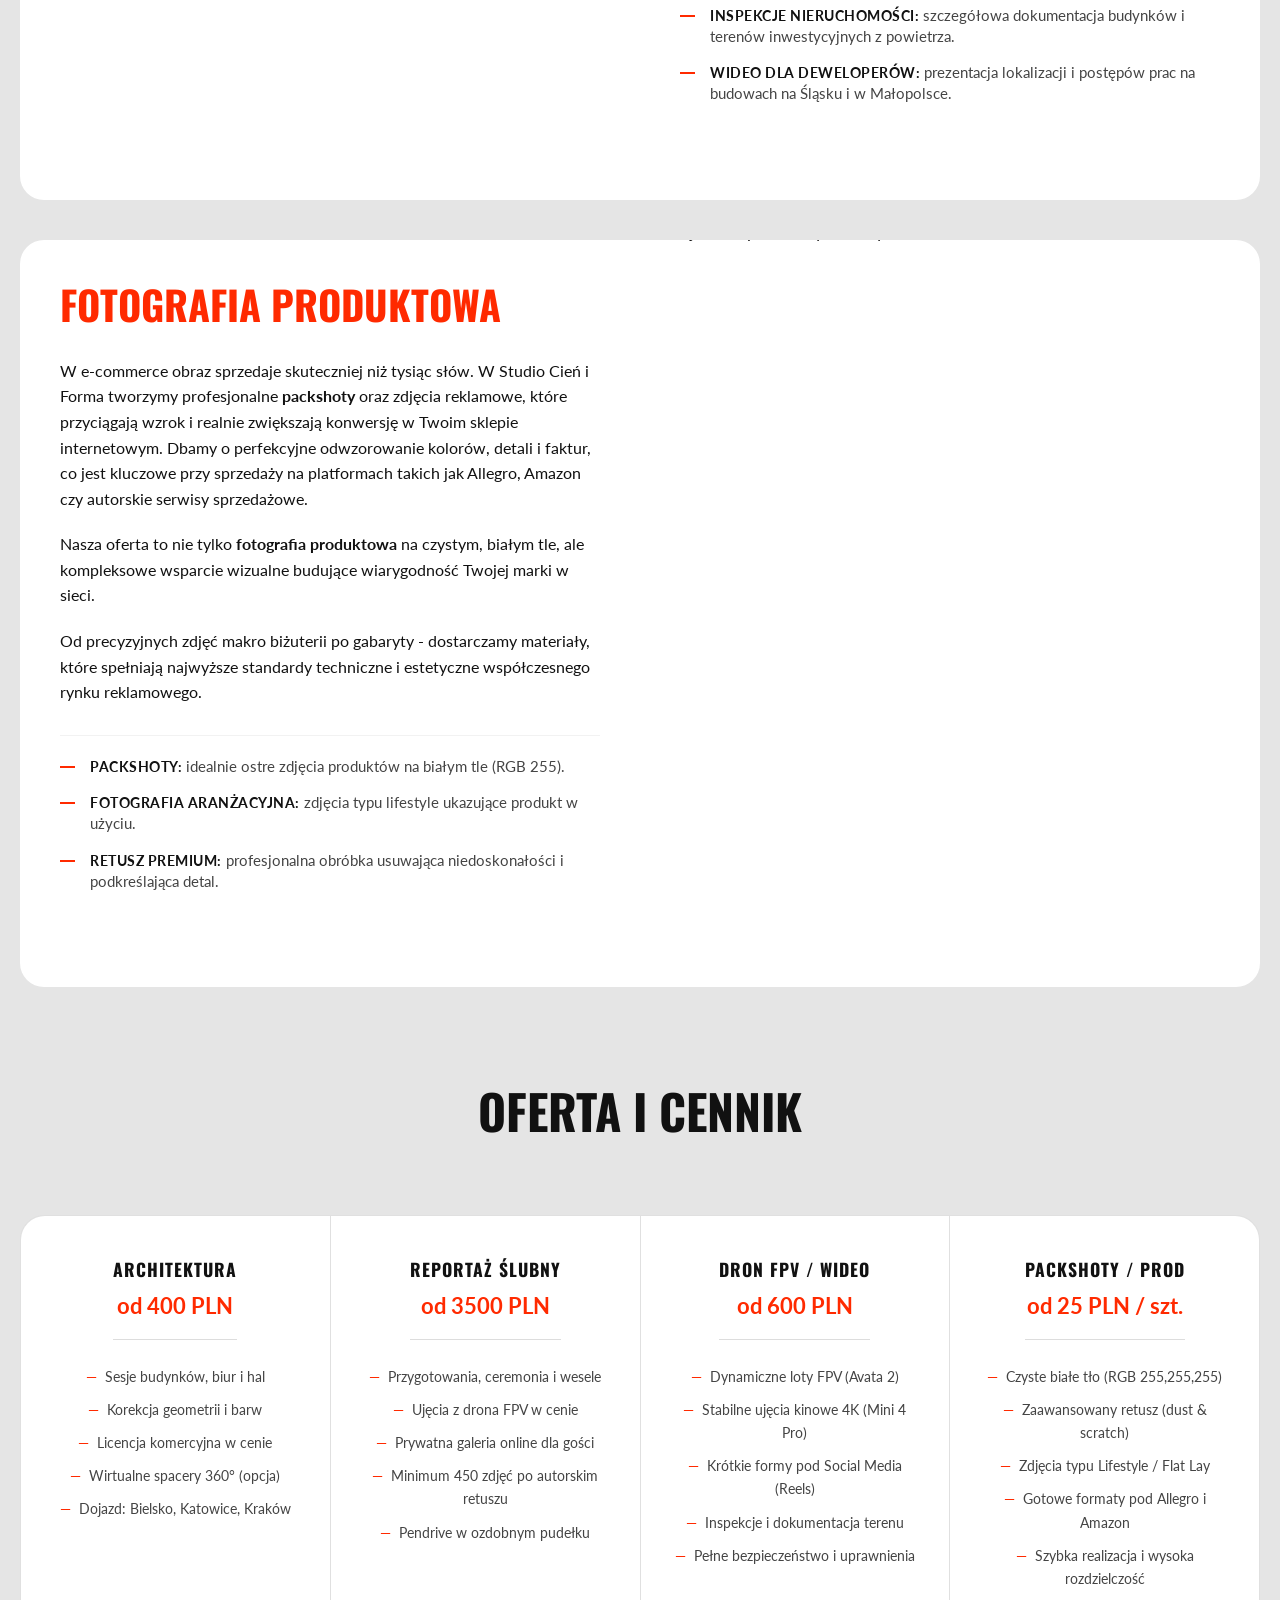
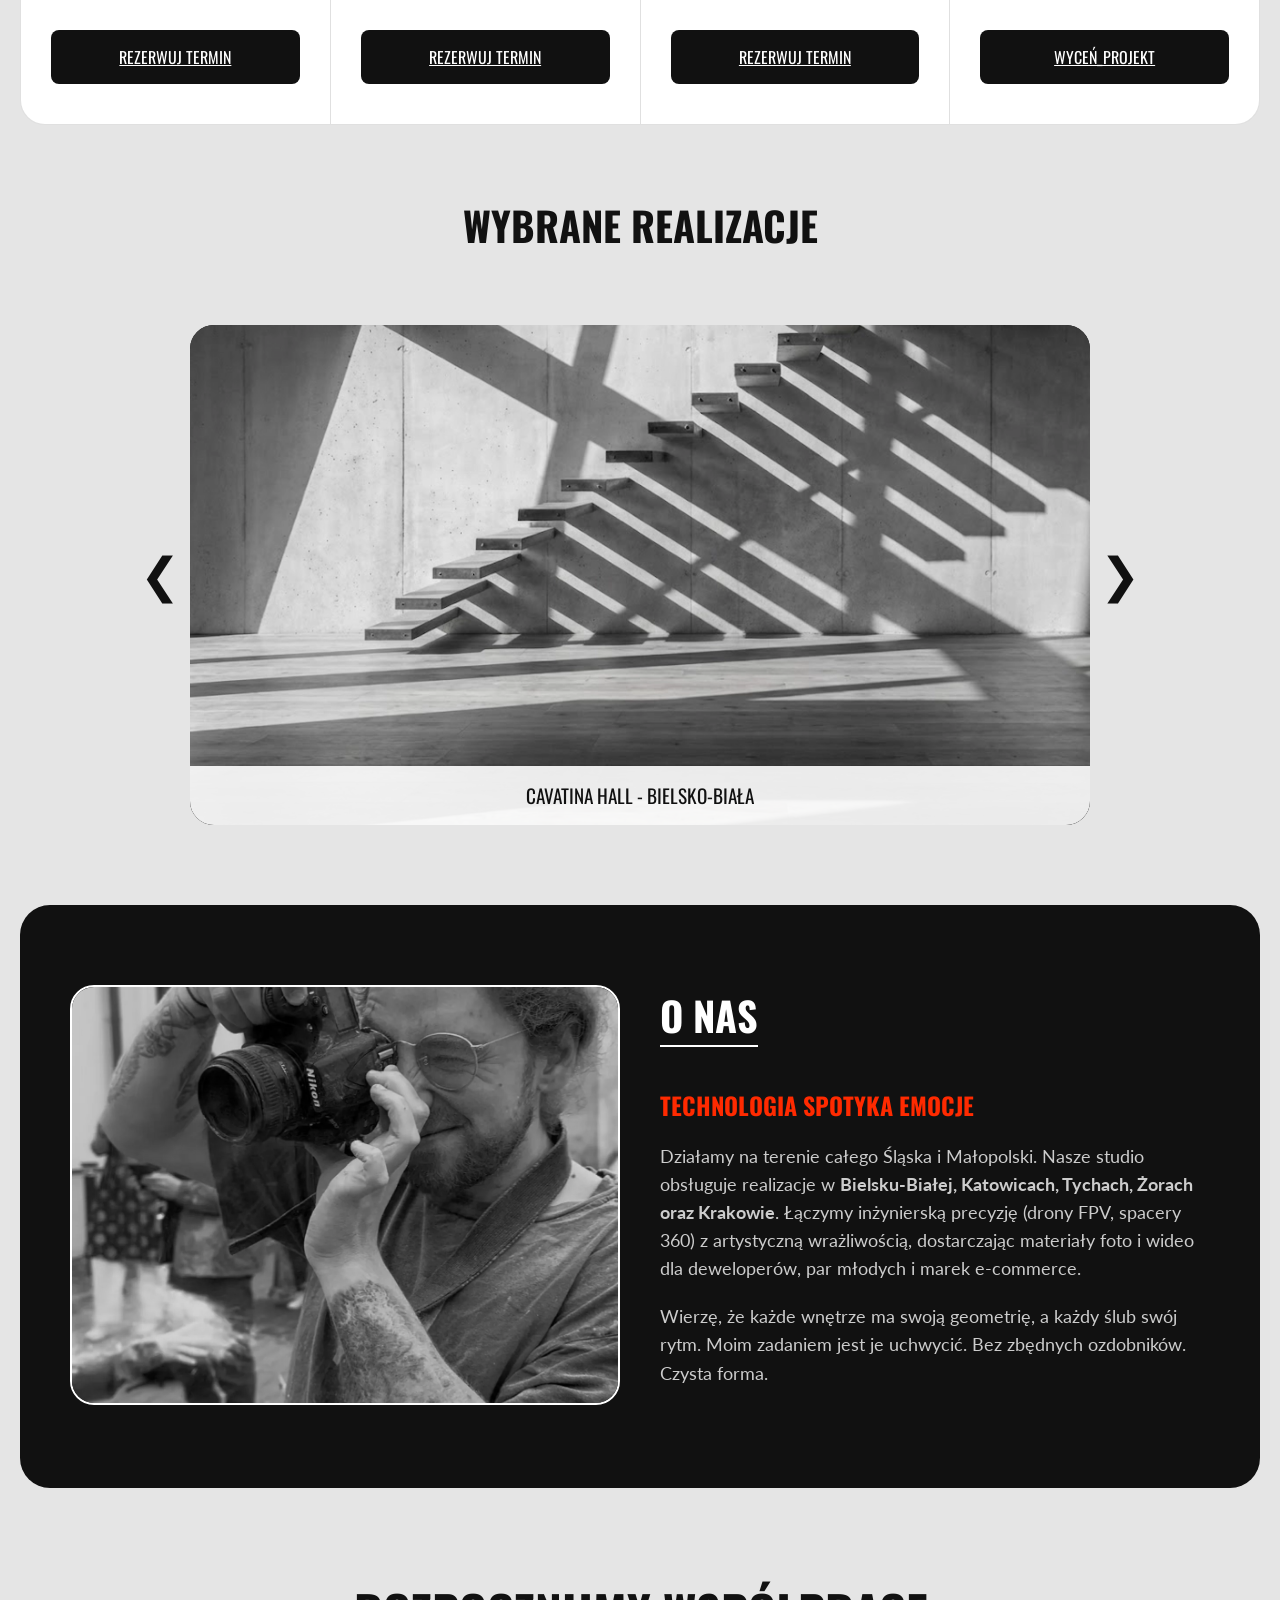
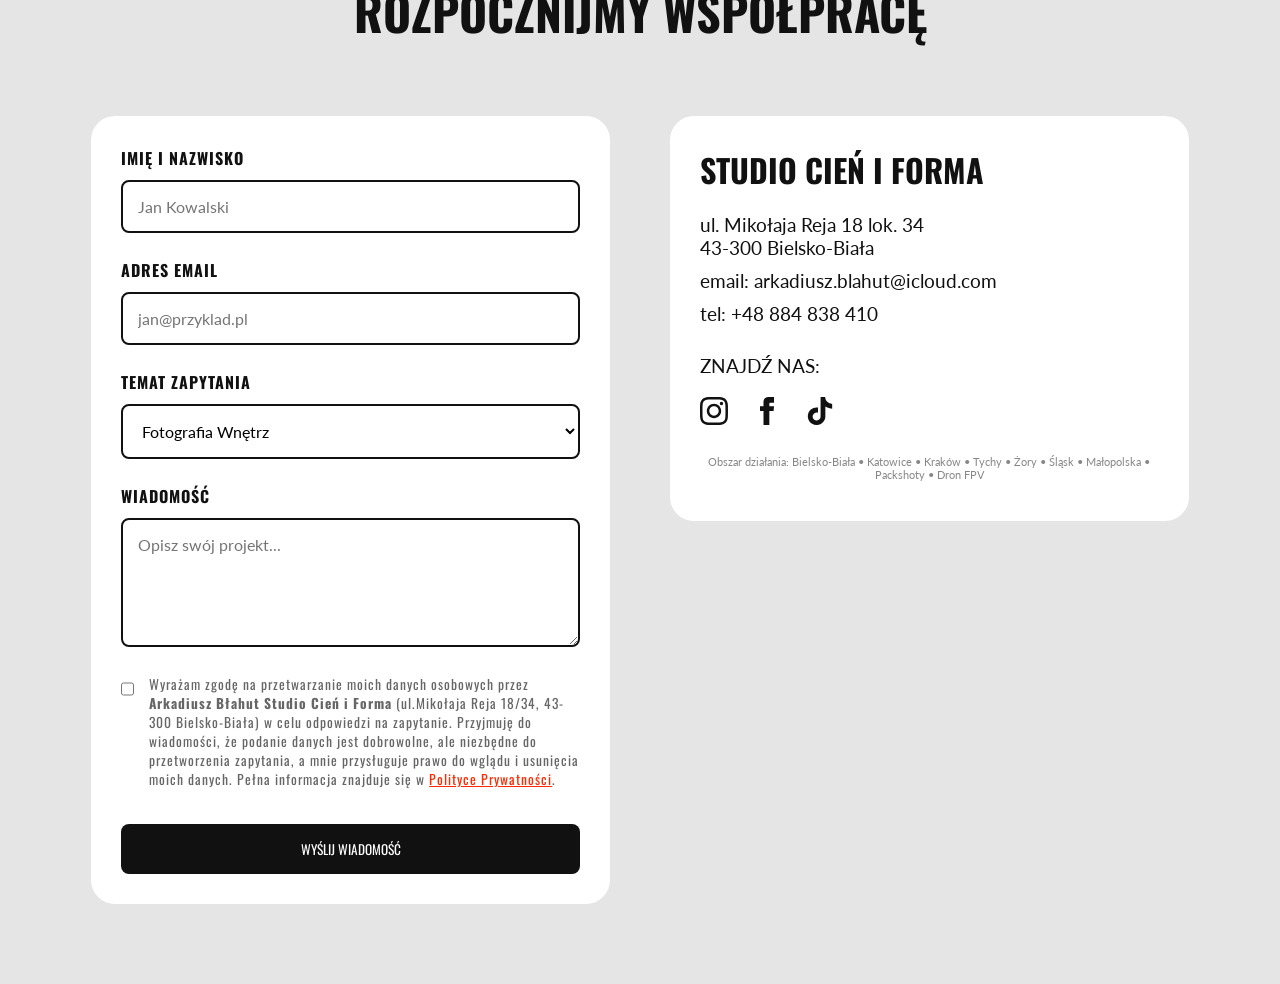
==== commit ad014ad6: "Add files via upload" ====
--- a/index.html
+++ b/index.html
@@ -181,9 +181,9 @@
     <div class="service-row">
         <div class="service-img-col">
             <div class="mini-carousel" id="carousel-dron">
-                <img src="https://picsum.photos/id/90/800/600" alt="Dron 1" class="mini-slide active">
-                <img src="https://picsum.photos/id/91/800/600" alt="Dron 2" class="mini-slide">
-                <img src="https://picsum.photos/id/92/800/600" alt="Dron 3" class="mini-slide">
+                <img src="assets/images/dron-1.webp" alt="Dynamiczne ujęcia z drona FPV Bielsko-Biała - DJI Avata 2" class="mini-slide active">
+                            <img src="assets/images/dron-2.webp" alt="Kinowe filmowanie z powietrza Katowice - DJI Mini 4 Pro" class="mini-slide">
+                            <img src="assets/images/dron-3.webp" alt="Profesjonalne nagrania z drona Kraków - inspekcje i wideo dla deweloperów" class="mini-slide">
 
                 <button class="mini-btn mini-prev" aria-label="Poprzednie">
                     <svg viewBox="0 0 24 24" fill="none" xmlns="http://www.w3.org/2000/svg"><path d="M15 18L9 12L15 6" stroke="currentColor" stroke-linecap="round" stroke-linejoin="round"/></svg>
@@ -235,9 +235,9 @@
                     </div>
         <div class="service-img-col">
             <div class="mini-carousel" id="carousel-produktowe">
-                <img src="https://picsum.photos/id/250/800/600" alt="Produkt 1" class="mini-slide active">
-                <img src="https://picsum.photos/id/251/800/600" alt="Produkt 2" class="mini-slide">
-                <img src="https://picsum.photos/id/252/800/600" alt="Produkt 3" class="mini-slide">
+<img src="assets/images/produkt-1.webp" alt="Profesjonalne packshoty na białym tle - Studio Cień i Forma Bielsko-Biała" class="mini-slide active">
+                            <img src="assets/images/produkt-2.webp" alt="Fotografia produktowa dla e-commerce i na Allegro - Katowice" class="mini-slide">
+                            <img src="assets/images/produkt-3.webp" alt="Zdjęcia reklamowe typu lifestyle i aranżacje produktowe - Kraków" class="mini-slide">
 
                 <button class="mini-btn mini-prev" aria-label="Poprzednie">
                     <svg viewBox="0 0 24 24" fill="none" xmlns="http://www.w3.org/2000/svg"><path d="M15 18L9 12L15 6" stroke="currentColor" stroke-linecap="round" stroke-linejoin="round"/></svg>
--- a/css/style.css
+++ b/css/style.css
@@ -1296,43 +1296,50 @@
     margin-bottom: 25px;
 }
 /* =======================================================
-   STYLIZACJA LISTY - ZAMIANA KROPEK NA KRESKI
+   STYLIZACJA LISTY - GLOBALNA NAPRAWA (iOS & DESKTOP)
    ======================================================= */
 
+/* 1. Usunięcie domyślnych kropek (Safari Fix) */
 .service-details {
-    list-style: none !important; /* To całkowicie usuwa czarne kropki */
+    list-style-type: none !important;
+    list-style: none !important;
     padding: 0 !important;
     margin: 30px 0 !important;
-    border-top: 1px solid rgba(0, 0, 0, 0.05); /* Bardzo subtelna linia oddzielająca */
+    border-top: 1px solid rgba(0, 0, 0, 0.05);
     padding-top: 20px !important;
-}
-
+    -webkit-padding-start: 0 !important; /* Wymuszenie dla iPhone */
+}
+
+/* 2. Stylizacja elementów listy */
 .service-details li {
     position: relative;
-    padding-left: 30px !important; /* Miejsce na nową kreskę */
+    padding-left: 30px !important;
     margin-bottom: 15px !important;
     font-size: 0.95rem;
     color: #444;
-    text-align: left;
+    text-align: left !important;
     line-height: 1.4;
-}
-
-/* Tworzymy nową ikonę: minimalistyczna pozioma kreska */
+    display: block !important; /* Safari Fix */
+}
+
+/* 3. Tworzenie kresek zamiast kropek */
 .service-details li::before {
-    content: "";
+    content: "" !important;
     position: absolute;
     left: 0;
-    top: 10px; /* Centrowanie w pionie względem tekstu */
-    width: 15px; /* Długość kreski */
-    height: 2px; /* Grubość kreski */
-    background-color: var(--accent-color); /* Używa Twojego koloru #FF2A00 */
-    transition: all 0.3s ease;
-}
-
-/* EFEKT HOVER: Kreska wydłuża się, gdy najedziesz myszką na punkt listy */
-.service-details li:hover::before {
-    width: 25px;
-    background-color: #000; /* Kreska zmienia kolor na czarny przy najechaniu */
+    top: 10px;
+    width: 15px;
+    height: 2px;
+    background-color: var(--accent-color);
+    display: block !important;
+}
+
+/* 4. Efekt po najechaniu (tylko na urządzeniach z myszką) */
+@media (hover: hover) {
+    .service-details li:hover::before {
+        width: 25px;
+        background-color: #000;
+    }
 }
 
 .service-details li strong {
@@ -1341,4 +1348,16 @@
     text-transform: uppercase;
     font-size: 0.85rem;
     letter-spacing: 0.5px;
+}
+
+/* 5. SEO Helper na samym końcu */
+.seo-hidden {
+    position: absolute;
+    width: 1px;
+    height: 1px;
+    padding: 0;
+    margin: -1px;
+    overflow: hidden;
+    clip: rect(0, 0, 0, 0);
+    border: 0;
 }
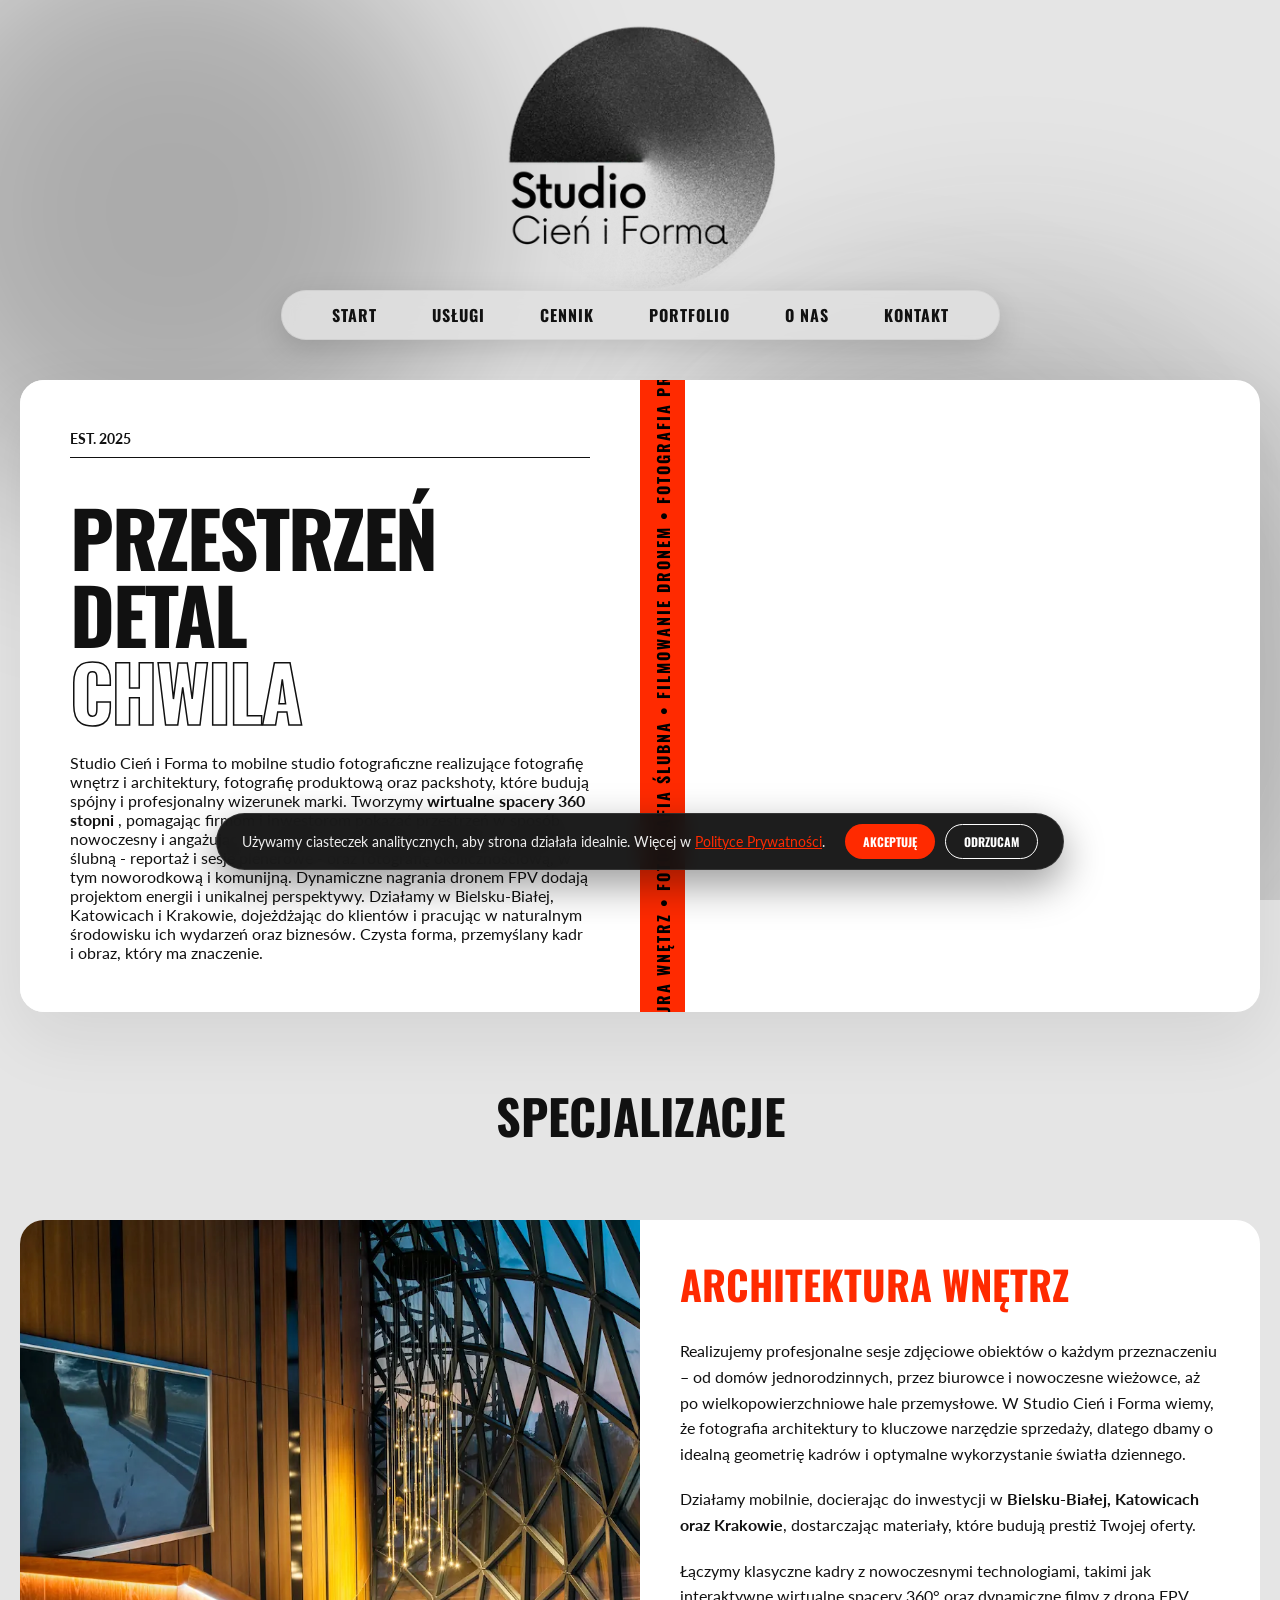
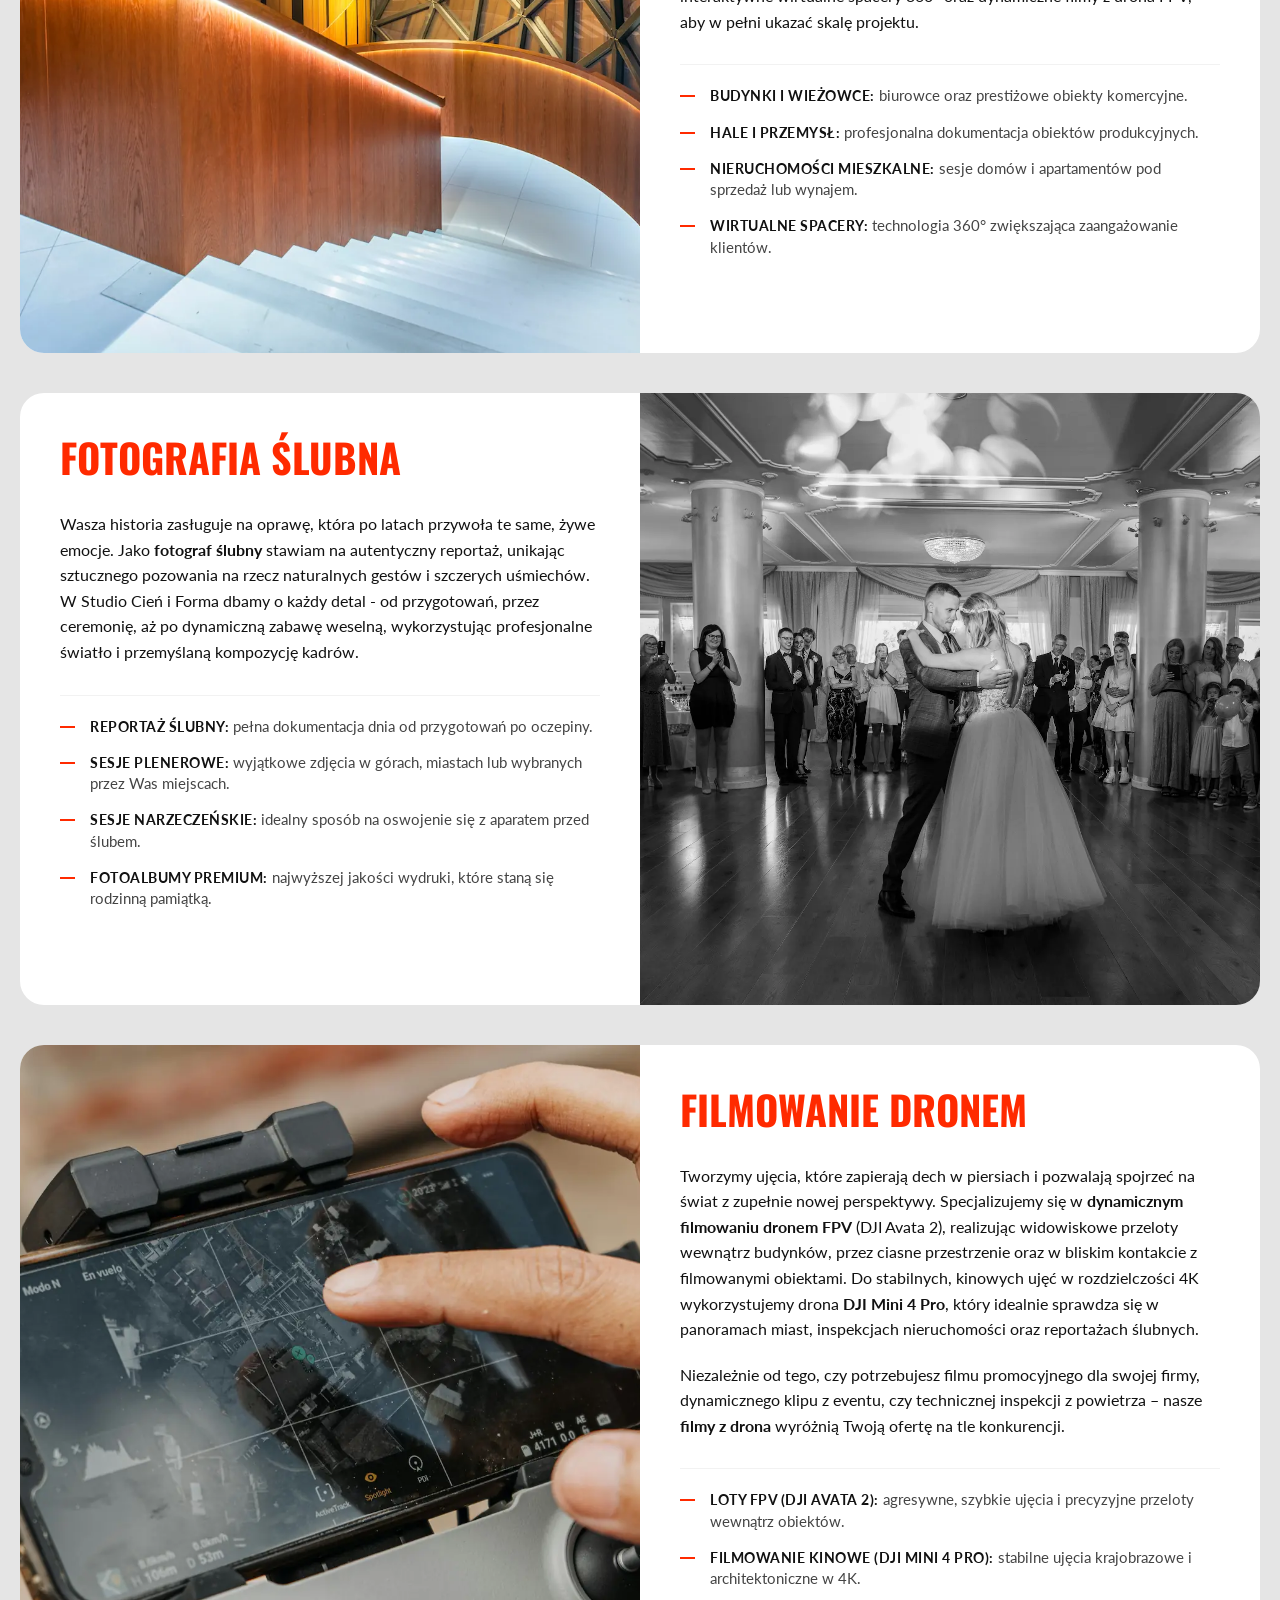
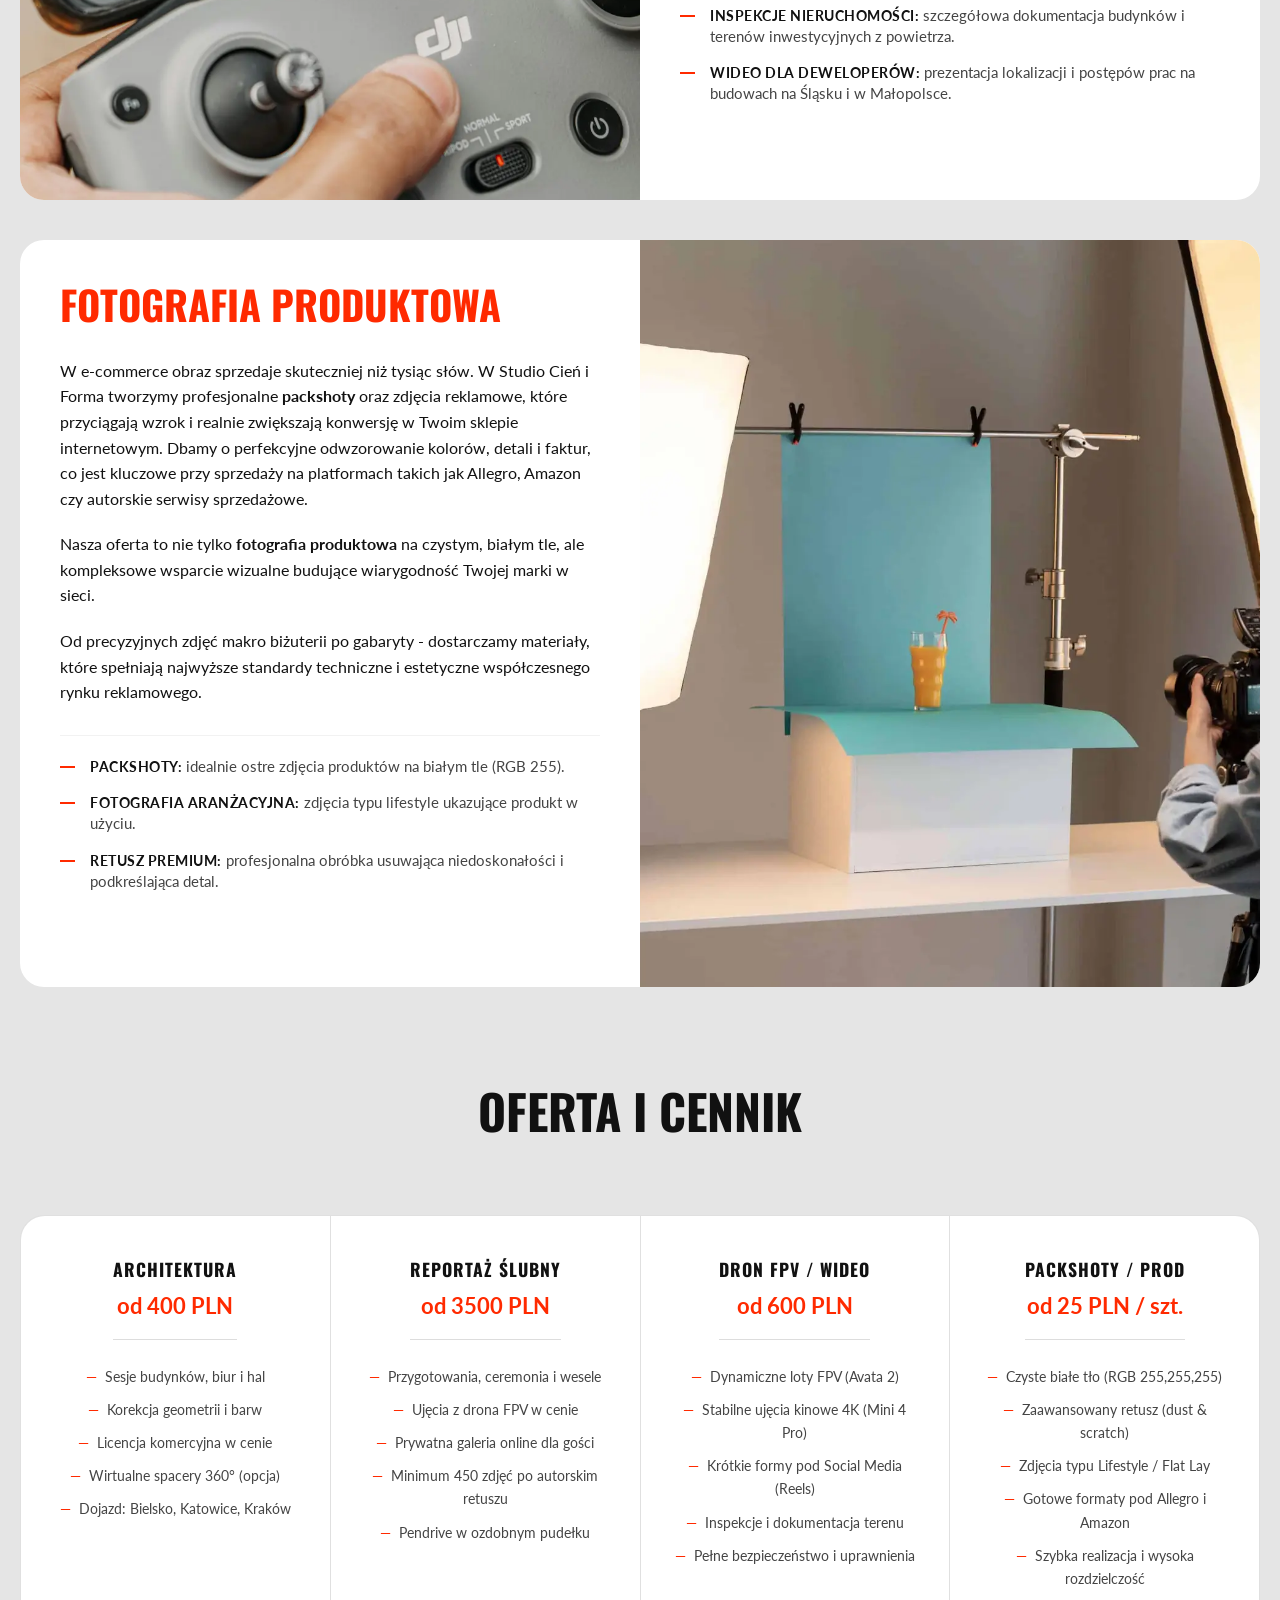
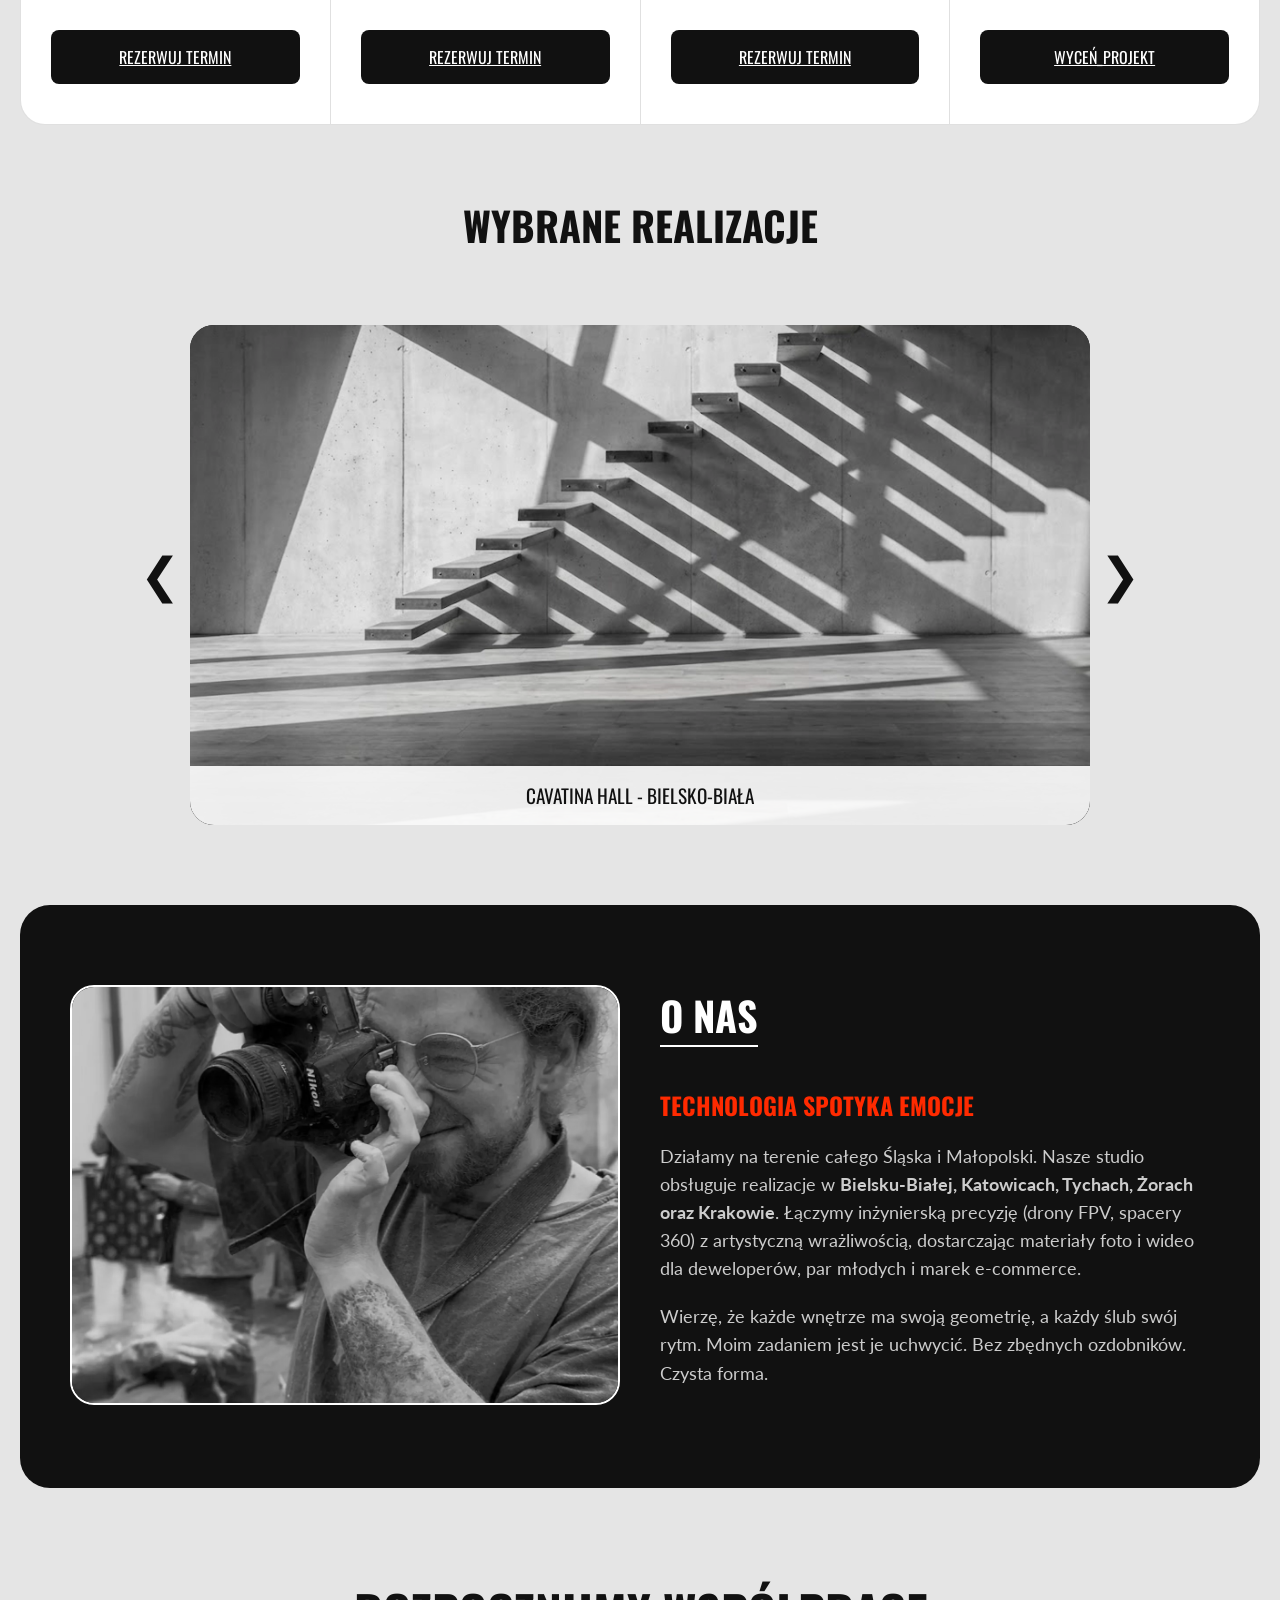
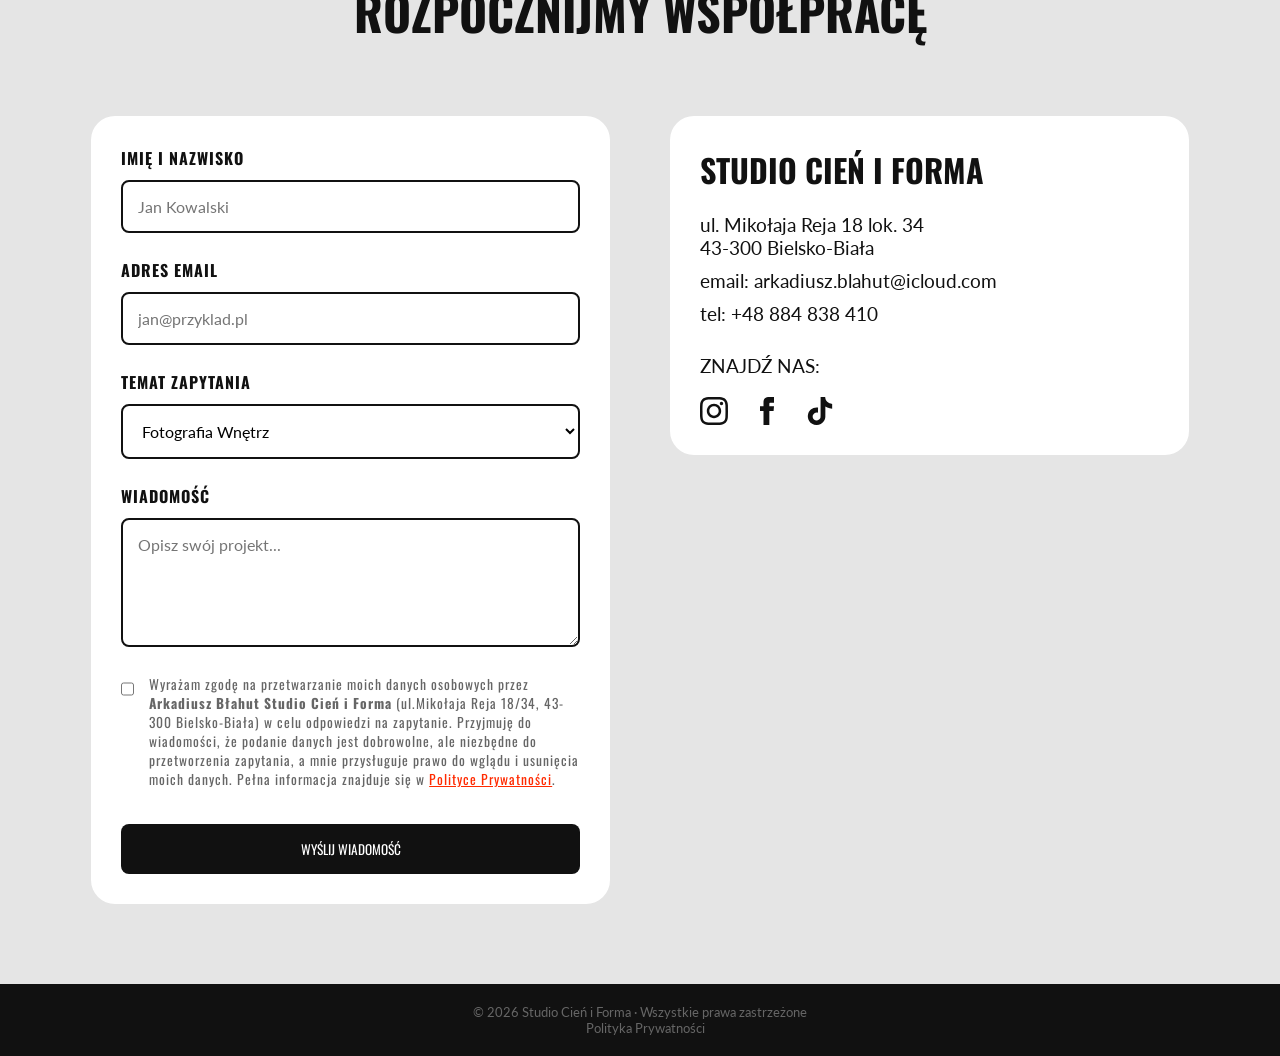
==== commit f875337d: "Add files via upload" ====
--- a/index.html
+++ b/index.html
@@ -432,15 +432,18 @@
             </svg>
         </a>
                     </div>
-                    <p style="font-size: 0.7rem; opacity: 0.5; margin-top: 30px; text-align: center; width: 100%;">
-                        Obszar działania: Bielsko-Biała • Katowice • Kraków • Tychy • Żory • Śląsk • Małopolska • Packshoty • Dron FPV
-                    </p>
-                </div>
+             </div>
                 </div>
             </div>
         </section>
-
     </main>
+
+    <footer class="main-footer">
+        <div class="container">
+            <p>&copy; 2026 Studio Cień i Forma &middot; Wszystkie prawa zastrzeżone</p>
+            <a href="polityka.html" class="footer-link">Polityka Prywatności</a>
+        </div>
+    </footer>
     <script src="js/main.js" defer></script>
     <div id="cookie-pill" class="cookie-pill-container">
     <p>Używamy ciasteczek analitycznych, aby strona działała idealnie. Więcej w <a href="polityka.html">Polityce Prywatności</a>.</p>
